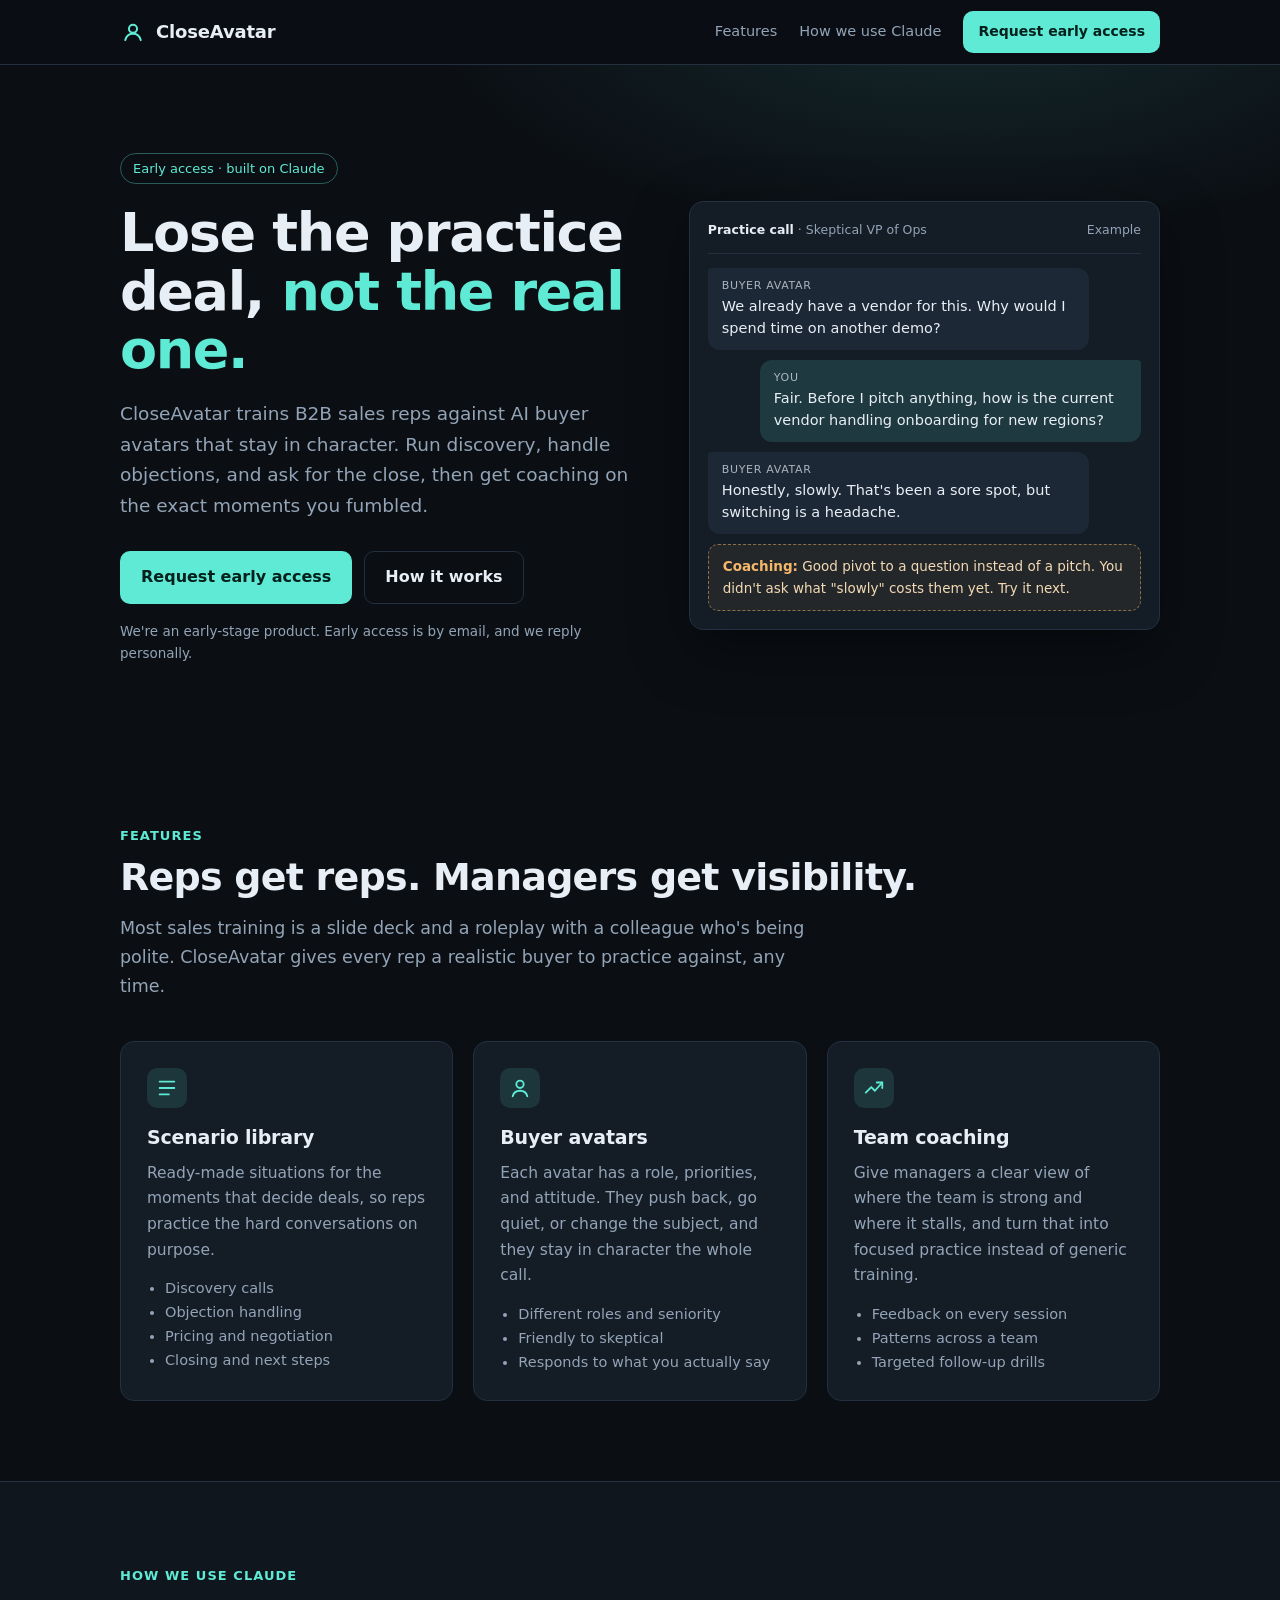
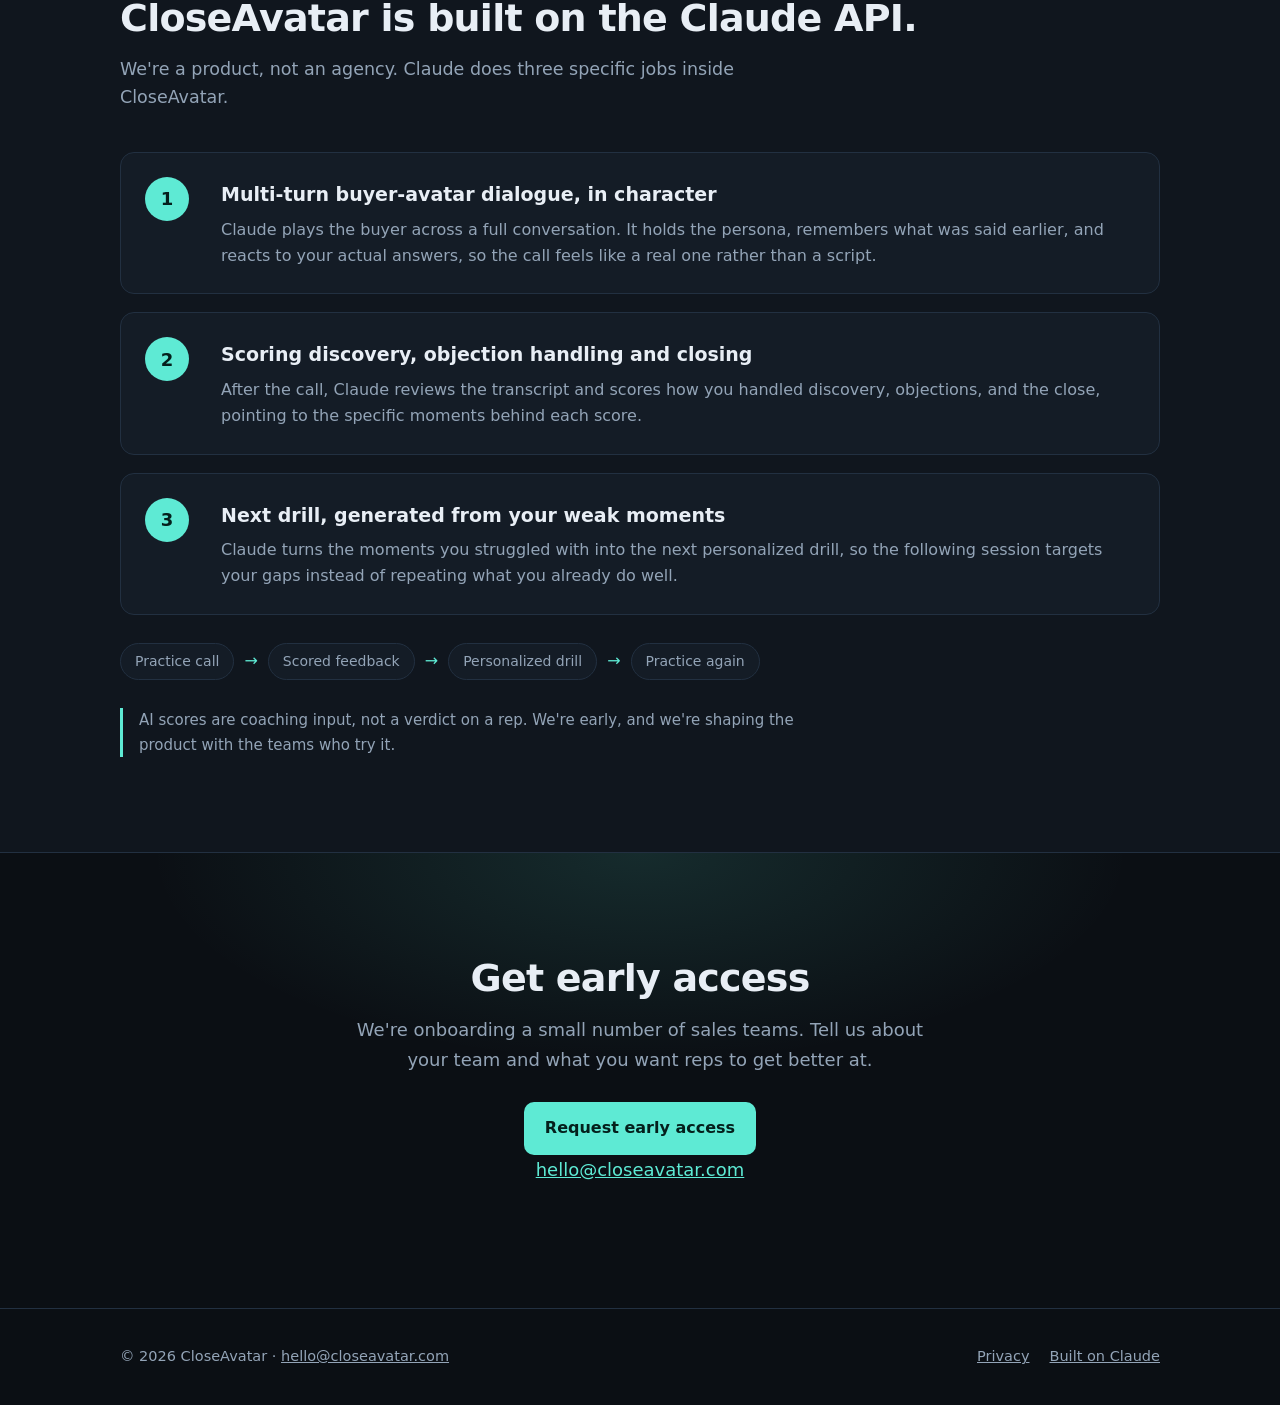
==== index.html @ 78d73f9f "Add CloseAvatar static marketing site Landing page, privacy page, styles, Pages workflow and deploy " ====
<!doctype html>
<html lang="en">
<head>
<meta charset="utf-8">
<meta name="viewport" content="width=device-width,initial-scale=1">
<title>CloseAvatar — Practice B2B sales calls with AI buyer avatars</title>
<meta name="description" content="CloseAvatar trains B2B sales reps with AI buyer avatars. Practice discovery, objections and closes, then get specific coaching. Built on the Claude API.">
<link rel="canonical" href="https://closeavatar.com/">
<meta name="theme-color" content="#0b0f14">
<link rel="icon" href="/favicon.svg" type="image/svg+xml">
<meta property="og:type" content="website">
<meta property="og:title" content="CloseAvatar — Practice B2B sales calls with AI buyer avatars">
<meta property="og:description" content="CloseAvatar trains B2B sales reps with AI buyer avatars. Practice discovery, objections and closes, then get specific coaching. Built on the Claude API.">
<meta property="og:url" content="https://closeavatar.com/">
<meta name="twitter:card" content="summary">
<link rel="stylesheet" href="/styles.css">
</head>
<body>
<a class="skip" href="#main">Skip to content</a>
<header class="nav"><div class="wrap">
  <a class="brand" href="/"><svg viewBox="0 0 32 32" aria-hidden="true"><circle cx="16" cy="12" r="5" fill="none" stroke="#5eead4" stroke-width="2.5"/><path d="M6.5 26c1-5 5-8 9.5-8s8.5 3 9.5 8" fill="none" stroke="#5eead4" stroke-width="2.5" stroke-linecap="round"/></svg>CloseAvatar</a>
  <nav aria-label="Primary">
    <a class="hide-sm" href="/#features">Features</a>
    <a class="hide-sm" href="/#claude">How we use Claude</a>
    <a class="btn sm" href="mailto:hello@closeavatar.com?subject=Early%20access%20request">Request early access</a>
  </nav>
</div></header>

<main id="main">
<section class="hero"><div class="wrap">
  <div>
    <span class="eyebrow">Early access &middot; built on Claude</span>
    <h1>Lose the practice deal, <em>not the real one.</em></h1>
    <p class="lede">CloseAvatar trains B2B sales reps against AI buyer avatars that stay in character. Run discovery, handle objections, and ask for the close, then get coaching on the exact moments you fumbled.</p>
    <div class="cta-row">
      <a class="btn" href="mailto:hello@closeavatar.com?subject=Early%20access%20request">Request early access</a>
      <a class="btn ghost" href="#claude">How it works</a>
    </div>
    <p class="fine">We're an early-stage product. Early access is by email, and we reply personally.</p>
  </div>
  <aside class="chat" aria-label="Illustrative example of a practice call">
    <div class="chat-head"><span><b>Practice call</b> &middot; Skeptical VP of Ops</span><span>Example</span></div>
    <p class="msg buyer"><small>Buyer avatar</small>We already have a vendor for this. Why would I spend time on another demo?</p>
    <p class="msg rep"><small>You</small>Fair. Before I pitch anything, how is the current vendor handling onboarding for new regions?</p>
    <p class="msg buyer"><small>Buyer avatar</small>Honestly, slowly. That's been a sore spot, but switching is a headache.</p>
    <div class="coach"><b>Coaching:</b> Good pivot to a question instead of a pitch. You didn't ask what "slowly" costs them yet. Try it next.</div>
  </aside>
</div></section>

<section id="features"><div class="wrap">
  <span class="kicker">Features</span>
  <h2>Reps get reps. Managers get visibility.</h2>
  <p class="sub">Most sales training is a slide deck and a roleplay with a colleague who's being polite. CloseAvatar gives every rep a realistic buyer to practice against, any time.</p>
  <div class="grid3">
    <article class="card"><div class="ico"><svg viewBox="0 0 24 24" fill="none" stroke="currentColor" stroke-width="2" stroke-linecap="round" stroke-linejoin="round" aria-hidden="true"><path d="M4 5h16M4 12h16M4 19h10"/></svg></div>
      <h3>Scenario library</h3>
      <p>Ready-made situations for the moments that decide deals, so reps practice the hard conversations on purpose.</p>
      <ul><li>Discovery calls</li><li>Objection handling</li><li>Pricing and negotiation</li><li>Closing and next steps</li></ul></article>
    <article class="card"><div class="ico"><svg viewBox="0 0 24 24" fill="none" stroke="currentColor" stroke-width="2" stroke-linecap="round" stroke-linejoin="round" aria-hidden="true"><circle cx="12" cy="8" r="4"/><path d="M4 21c1-4 4-6 8-6s7 2 8 6"/></svg></div>
      <h3>Buyer avatars</h3>
      <p>Each avatar has a role, priorities, and attitude. They push back, go quiet, or change the subject, and they stay in character the whole call.</p>
      <ul><li>Different roles and seniority</li><li>Friendly to skeptical</li><li>Responds to what you actually say</li></ul></article>
    <article class="card"><div class="ico"><svg viewBox="0 0 24 24" fill="none" stroke="currentColor" stroke-width="2" stroke-linecap="round" stroke-linejoin="round" aria-hidden="true"><path d="M3 17l6-6 4 4 8-9"/><path d="M15 6h6v6"/></svg></div>
      <h3>Team coaching</h3>
      <p>Give managers a clear view of where the team is strong and where it stalls, and turn that into focused practice instead of generic training.</p>
      <ul><li>Feedback on every session</li><li>Patterns across a team</li><li>Targeted follow-up drills</li></ul></article>
  </div>
</div></section>

<section id="claude" class="alt"><div class="wrap">
  <span class="kicker">How we use Claude</span>
  <h2>CloseAvatar is built on the Claude API.</h2>
  <p class="sub">We're a product, not an agency. Claude does three specific jobs inside CloseAvatar.</p>
  <div class="steps">
    <div class="step"><div><h3>Multi-turn buyer-avatar dialogue, in character</h3>
      <p>Claude plays the buyer across a full conversation. It holds the persona, remembers what was said earlier, and reacts to your actual answers, so the call feels like a real one rather than a script.</p></div></div>
    <div class="step"><div><h3>Scoring discovery, objection handling and closing</h3>
      <p>After the call, Claude reviews the transcript and scores how you handled discovery, objections, and the close, pointing to the specific moments behind each score.</p></div></div>
    <div class="step"><div><h3>Next drill, generated from your weak moments</h3>
      <p>Claude turns the moments you struggled with into the next personalized drill, so the following session targets your gaps instead of repeating what you already do well.</p></div></div>
  </div>
  <div class="loop" aria-label="Practice loop"><span class="pill">Practice call</span><span class="arrow">&rarr;</span><span class="pill">Scored feedback</span><span class="arrow">&rarr;</span><span class="pill">Personalized drill</span><span class="arrow">&rarr;</span><span class="pill">Practice again</span></div>
  <p class="note">AI scores are coaching input, not a verdict on a rep. We're early, and we're shaping the product with the teams who try it.</p>
</div></section>

<section class="cta"><div class="wrap">
  <h2>Get early access</h2>
  <p>We're onboarding a small number of sales teams. Tell us about your team and what you want reps to get better at.</p>
  <a class="btn" href="mailto:hello@closeavatar.com?subject=Early%20access%20request">Request early access</a>
  <p class="fine"><a href="mailto:hello@closeavatar.com">hello@closeavatar.com</a></p>
</div></section>
</main>
<footer><div class="wrap">
  <div>&copy; 2026 CloseAvatar &middot; <a href="mailto:hello@closeavatar.com">hello@closeavatar.com</a></div>
  <div class="links"><a href="/privacy.html">Privacy</a><a href="/#claude">Built on Claude</a></div>
</div></footer>
</body>
</html>
---- styles.css ----
:root{
  --bg:#0b0f14; --bg2:#10161e; --card:#141c26; --line:#223041;
  --text:#e8eef5; --muted:#93a4b7; --accent:#5eead4; --accent2:#f5b86b; --warn:#fb7185;
  --radius:14px; --max:1080px;
}
*{box-sizing:border-box}
html{scroll-behavior:smooth}
body{margin:0;background:var(--bg);color:var(--text);font:16px/1.65 system-ui,-apple-system,"Segoe UI",Roboto,Helvetica,Arial,sans-serif;-webkit-font-smoothing:antialiased}
a{color:var(--accent)}
.wrap{max-width:var(--max);margin:0 auto;padding:0 20px}
.skip{position:absolute;left:-999px}.skip:focus{left:12px;top:12px;background:#fff;color:#000;padding:8px 12px;z-index:99;border-radius:6px}

header.nav{position:sticky;top:0;z-index:10;background:rgba(11,15,20,.85);backdrop-filter:blur(10px);border-bottom:1px solid var(--line)}
.nav .wrap{display:flex;align-items:center;justify-content:space-between;height:64px;gap:16px}
.brand{display:flex;align-items:center;gap:10px;font-weight:700;letter-spacing:-.01em;color:var(--text);text-decoration:none;font-size:18px}
.brand svg{width:26px;height:26px}
.nav nav{display:flex;align-items:center;gap:22px}
.nav nav a{color:var(--muted);text-decoration:none;font-size:14.5px}
.nav nav a:hover{color:var(--text)}
.nav nav a.btn,.nav nav a.btn:hover{color:#04201c}

.btn{display:inline-block;background:var(--accent);color:#04201c;font-weight:600;padding:12px 20px;border-radius:10px;text-decoration:none;border:1px solid transparent;transition:transform .12s,filter .12s}
.btn:hover{filter:brightness(1.08);transform:translateY(-1px)}
.btn.ghost{background:transparent;color:var(--text);border-color:var(--line)}
.btn.ghost:hover{border-color:var(--muted)}
.btn.sm{padding:8px 14px;font-size:14px}

.hero{padding:88px 0 64px;background:radial-gradient(900px 400px at 75% -10%,rgba(94,234,212,.12),transparent 60%)}
.hero .wrap{display:grid;grid-template-columns:1.05fr .95fr;gap:48px;align-items:center}
.eyebrow{display:inline-block;font-size:13px;color:var(--accent);border:1px solid rgba(94,234,212,.35);padding:4px 12px;border-radius:99px;margin-bottom:20px}
h1{font-size:clamp(34px,5.2vw,54px);line-height:1.08;letter-spacing:-.025em;margin:0 0 20px}
h1 em{font-style:normal;color:var(--accent)}
.lede{font-size:18.5px;color:var(--muted);max-width:34em;margin:0 0 30px}
.cta-row{display:flex;gap:12px;flex-wrap:wrap}
.fine{font-size:13.5px;color:var(--muted);margin-top:16px}

.chat{background:var(--card);border:1px solid var(--line);border-radius:var(--radius);padding:18px;box-shadow:0 20px 60px rgba(0,0,0,.45)}
.chat-head{display:flex;justify-content:space-between;align-items:center;font-size:12.5px;color:var(--muted);padding-bottom:12px;border-bottom:1px solid var(--line);margin-bottom:14px}
.chat-head b{color:var(--text)}
.msg{max-width:88%;padding:10px 14px;border-radius:12px;font-size:14.5px;line-height:1.5;margin:0 0 10px}
.msg small{display:block;font-size:11px;letter-spacing:.06em;text-transform:uppercase;opacity:.7;margin-bottom:2px}
.msg.buyer{background:#1c2836;border-top-left-radius:4px}
.msg.rep{background:rgba(94,234,212,.14);margin-left:auto;border-top-right-radius:4px}
.coach{border:1px dashed rgba(245,184,107,.5);background:rgba(245,184,107,.07);border-radius:10px;padding:10px 14px;font-size:13.5px;color:#f3d9b4;margin-top:6px}
.coach b{color:var(--accent2)}

section{padding:80px 0}
section.alt{background:var(--bg2);border-top:1px solid var(--line);border-bottom:1px solid var(--line)}
.kicker{color:var(--accent);font-size:13px;font-weight:600;letter-spacing:.08em;text-transform:uppercase}
h2{font-size:clamp(28px,3.6vw,38px);line-height:1.15;letter-spacing:-.02em;margin:8px 0 14px}
.sub{color:var(--muted);max-width:40em;margin:0 0 40px;font-size:17.5px}
.grid3{display:grid;grid-template-columns:repeat(3,1fr);gap:20px}
.card{background:var(--card);border:1px solid var(--line);border-radius:var(--radius);padding:26px}
.card h3{margin:14px 0 8px;font-size:19px;letter-spacing:-.01em}
.card p{margin:0;color:var(--muted);font-size:15.5px}
.card ul{margin:14px 0 0;padding-left:18px;color:var(--muted);font-size:14.5px}
.ico{width:40px;height:40px;border-radius:10px;background:rgba(94,234,212,.12);display:grid;place-items:center;color:var(--accent)}
.ico svg{width:22px;height:22px}

.steps{display:grid;gap:18px;counter-reset:s}
.step{display:grid;grid-template-columns:56px 1fr;gap:20px;background:var(--card);border:1px solid var(--line);border-radius:var(--radius);padding:24px}
.step::before{counter-increment:s;content:counter(s);width:44px;height:44px;border-radius:50%;background:var(--accent);color:#04201c;font-weight:700;display:grid;place-items:center;font-size:18px}
.step h3{margin:2px 0 6px;font-size:19px}
.step p{margin:0;color:var(--muted)}
.note{margin-top:28px;color:var(--muted);font-size:15px;border-left:3px solid var(--accent);padding-left:16px;max-width:46em}

.loop{display:flex;flex-wrap:wrap;gap:10px;align-items:center;margin-top:28px}
.pill{border:1px solid var(--line);background:var(--card);padding:6px 14px;border-radius:99px;font-size:14px;color:var(--muted)}
.arrow{color:var(--accent)}

.cta{text-align:center;padding:96px 0;background:radial-gradient(700px 300px at 50% 0,rgba(94,234,212,.13),transparent 70%)}
.cta p{color:var(--muted);max-width:34em;margin:0 auto 28px;font-size:18px}

footer{border-top:1px solid var(--line);padding:36px 0;color:var(--muted);font-size:14.5px}
footer .wrap{display:flex;justify-content:space-between;gap:20px;flex-wrap:wrap}
footer a{color:var(--muted)}footer a:hover{color:var(--text)}
footer .links{display:flex;gap:20px}

.doc{padding:64px 0 90px;max-width:720px}
.doc h1{font-size:38px}
.doc h2{font-size:22px;margin-top:36px}
.doc p,.doc li{color:#c3cfdc}

@media (max-width:860px){
  .hero .wrap{grid-template-columns:1fr}
  .grid3{grid-template-columns:1fr}
  .nav nav a.hide-sm{display:none}
  section{padding:60px 0}.hero{padding:56px 0 40px}
  .step{grid-template-columns:1fr}
}
@media (prefers-reduced-motion:reduce){html{scroll-behavior:auto}.btn{transition:none}}
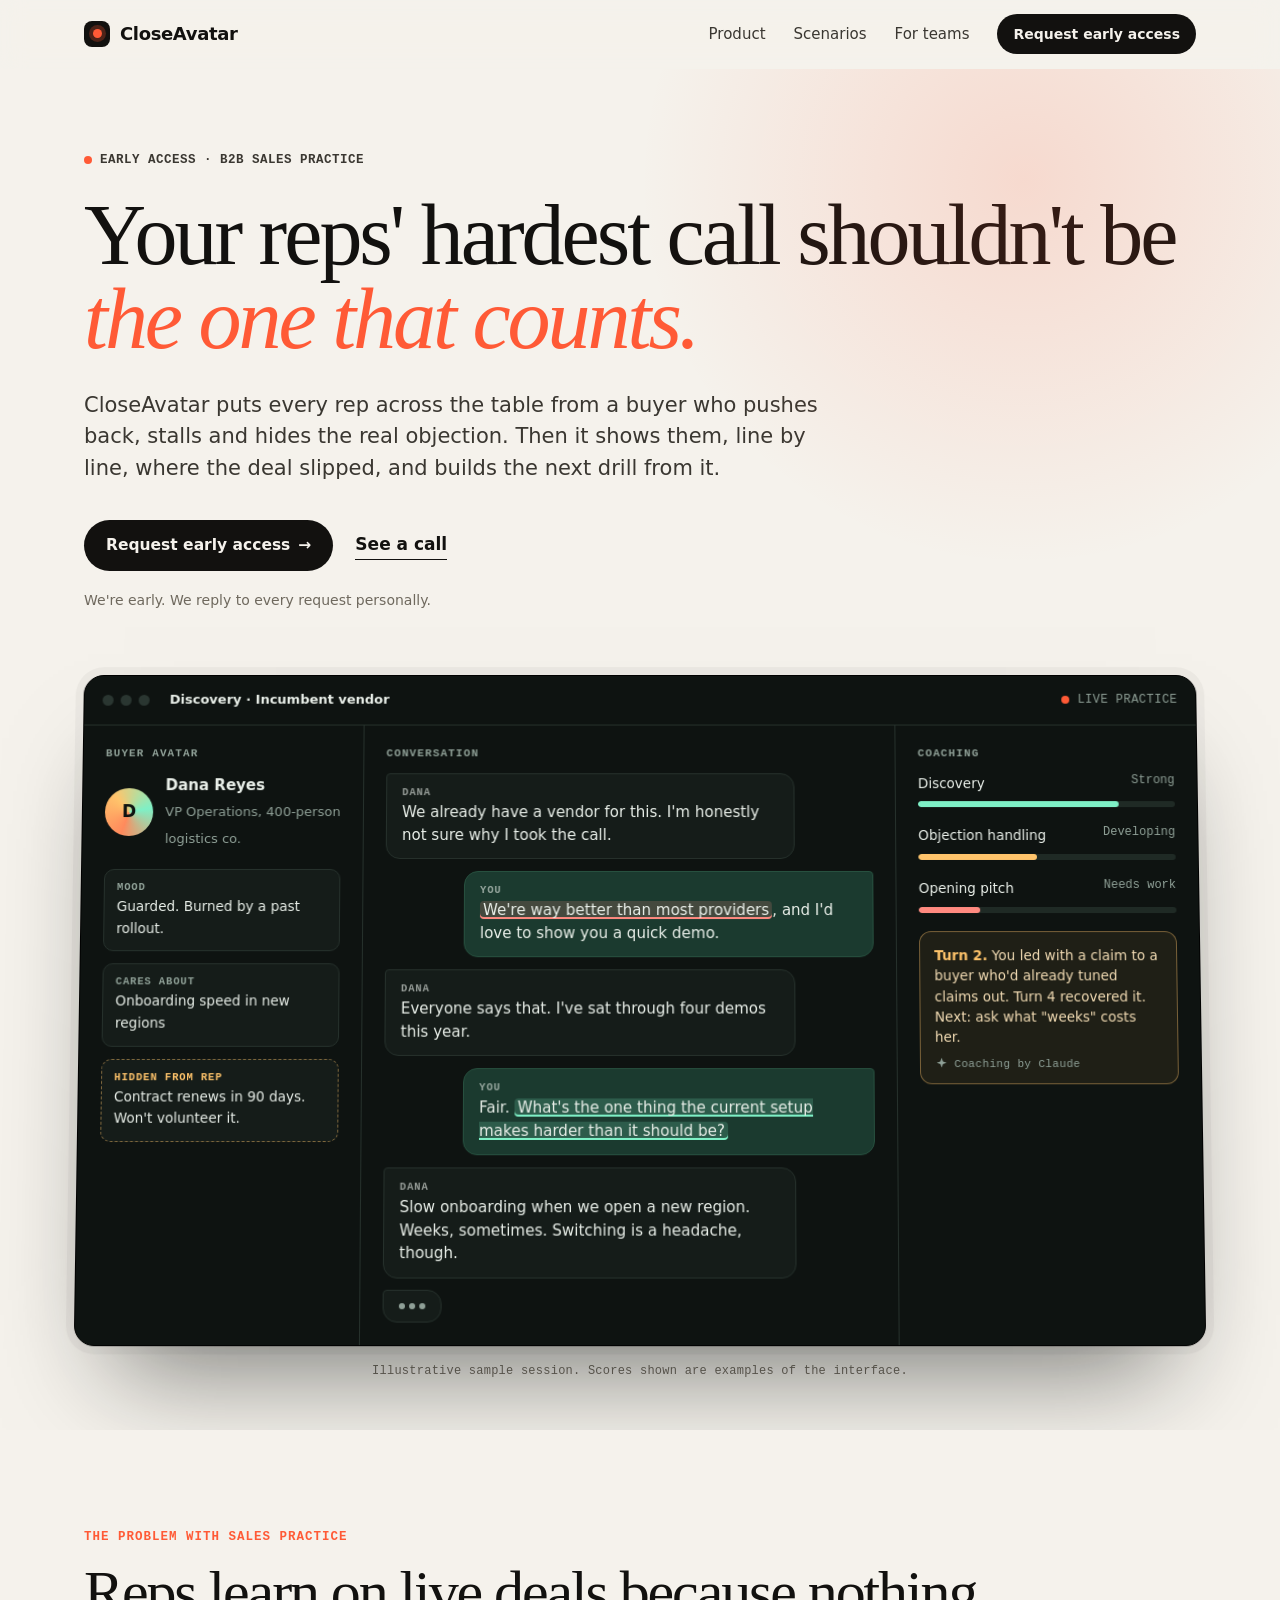
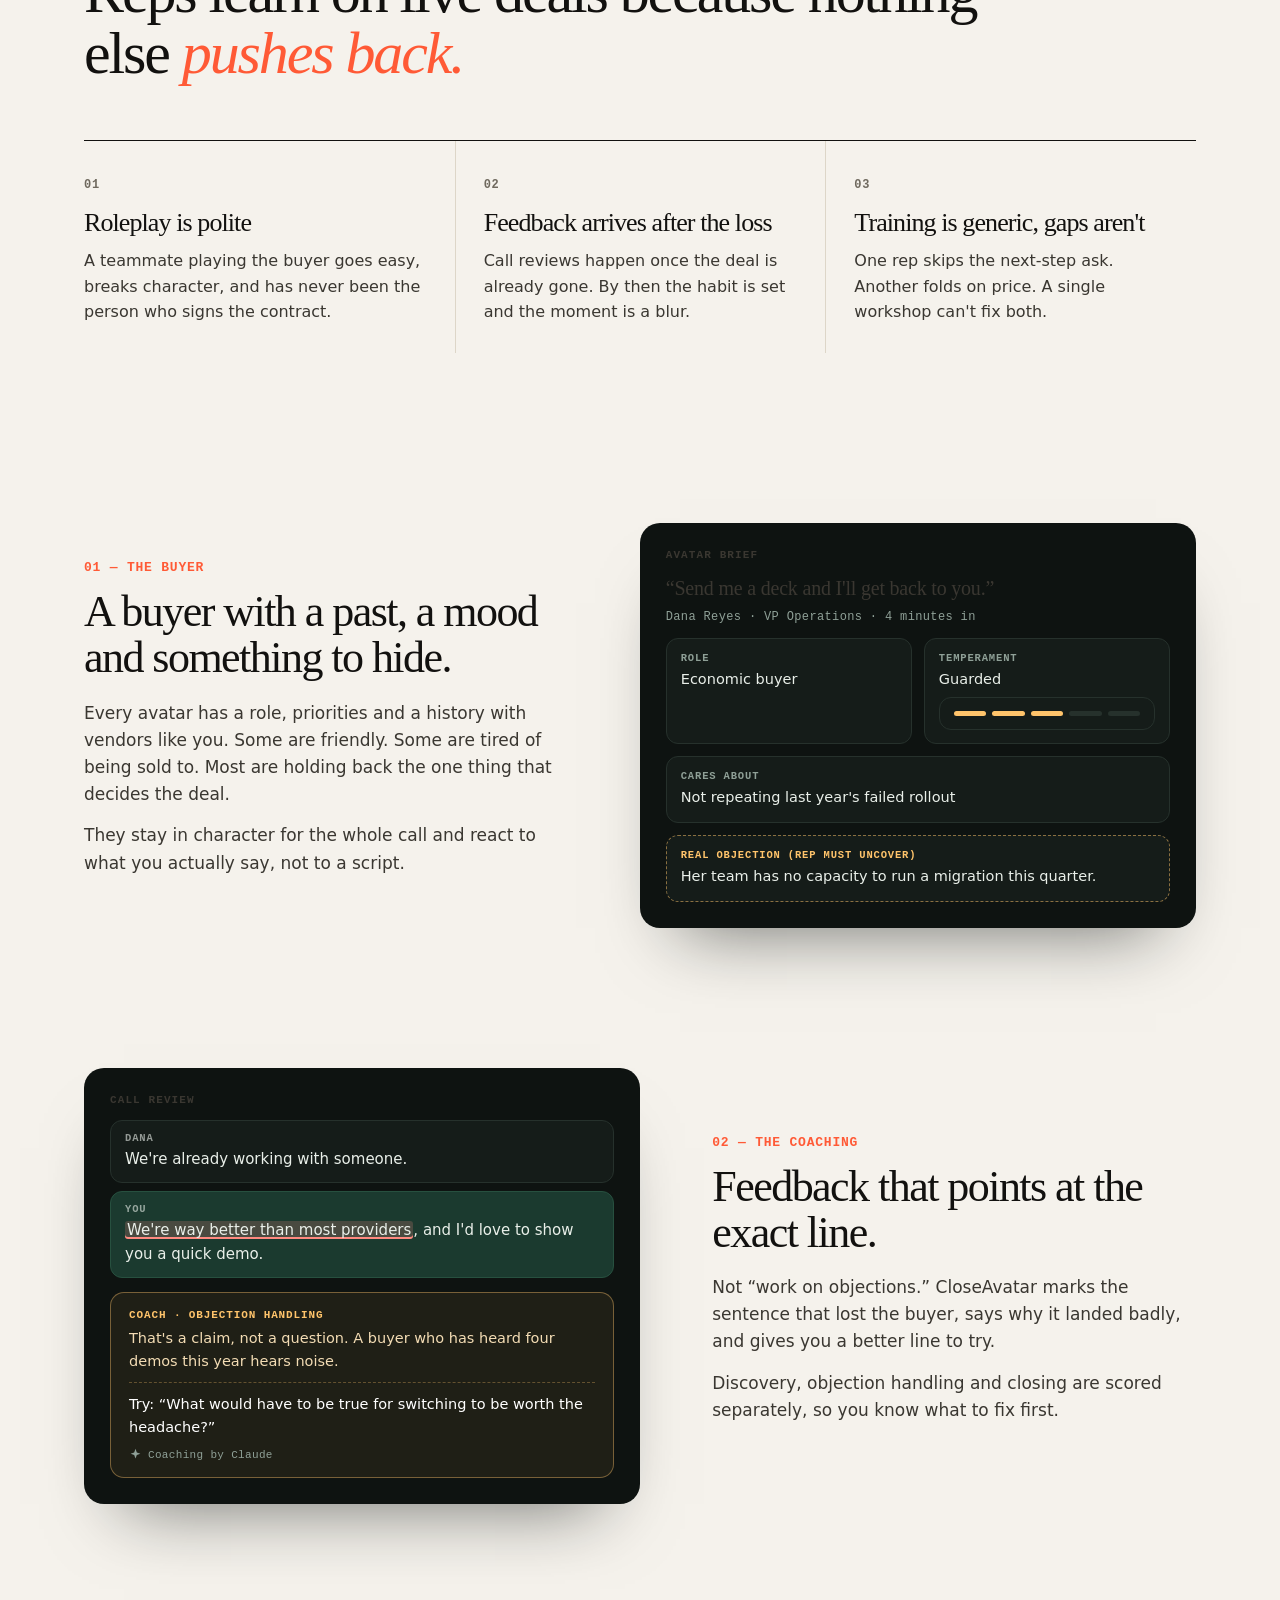
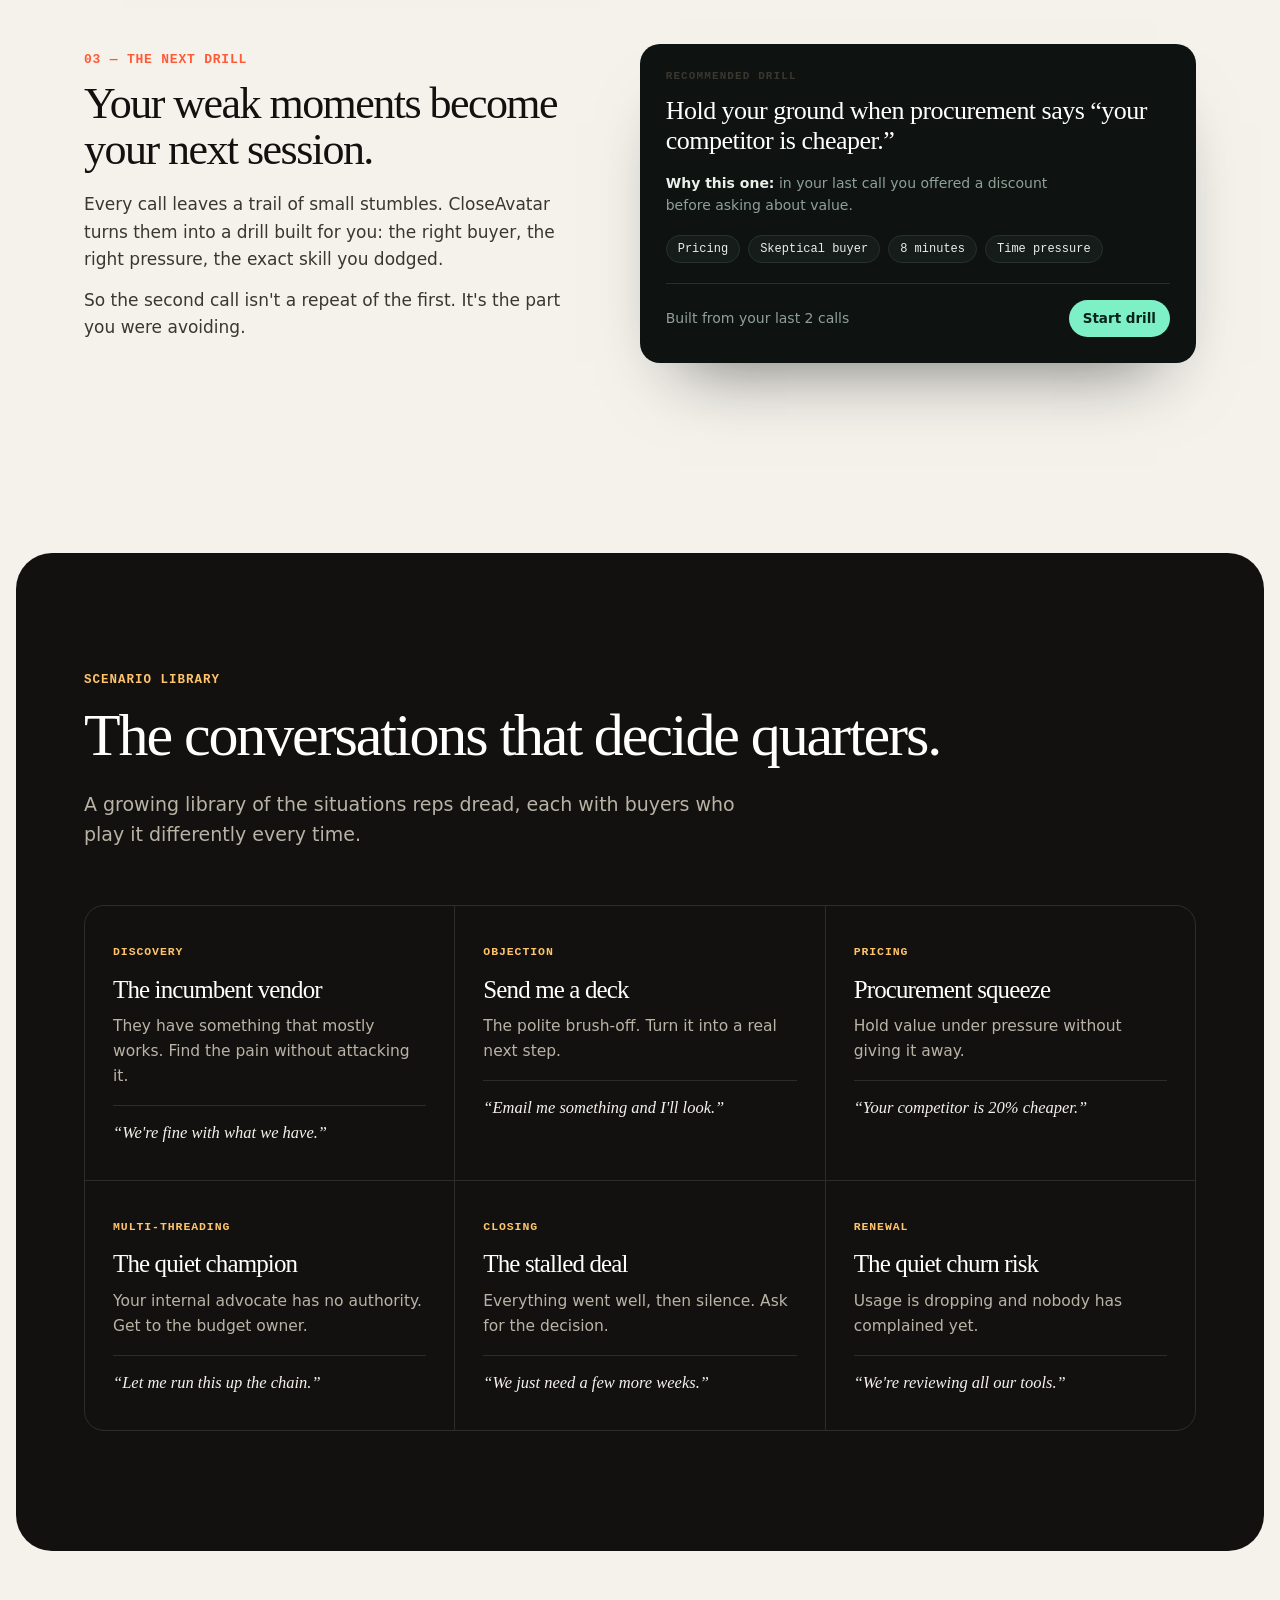
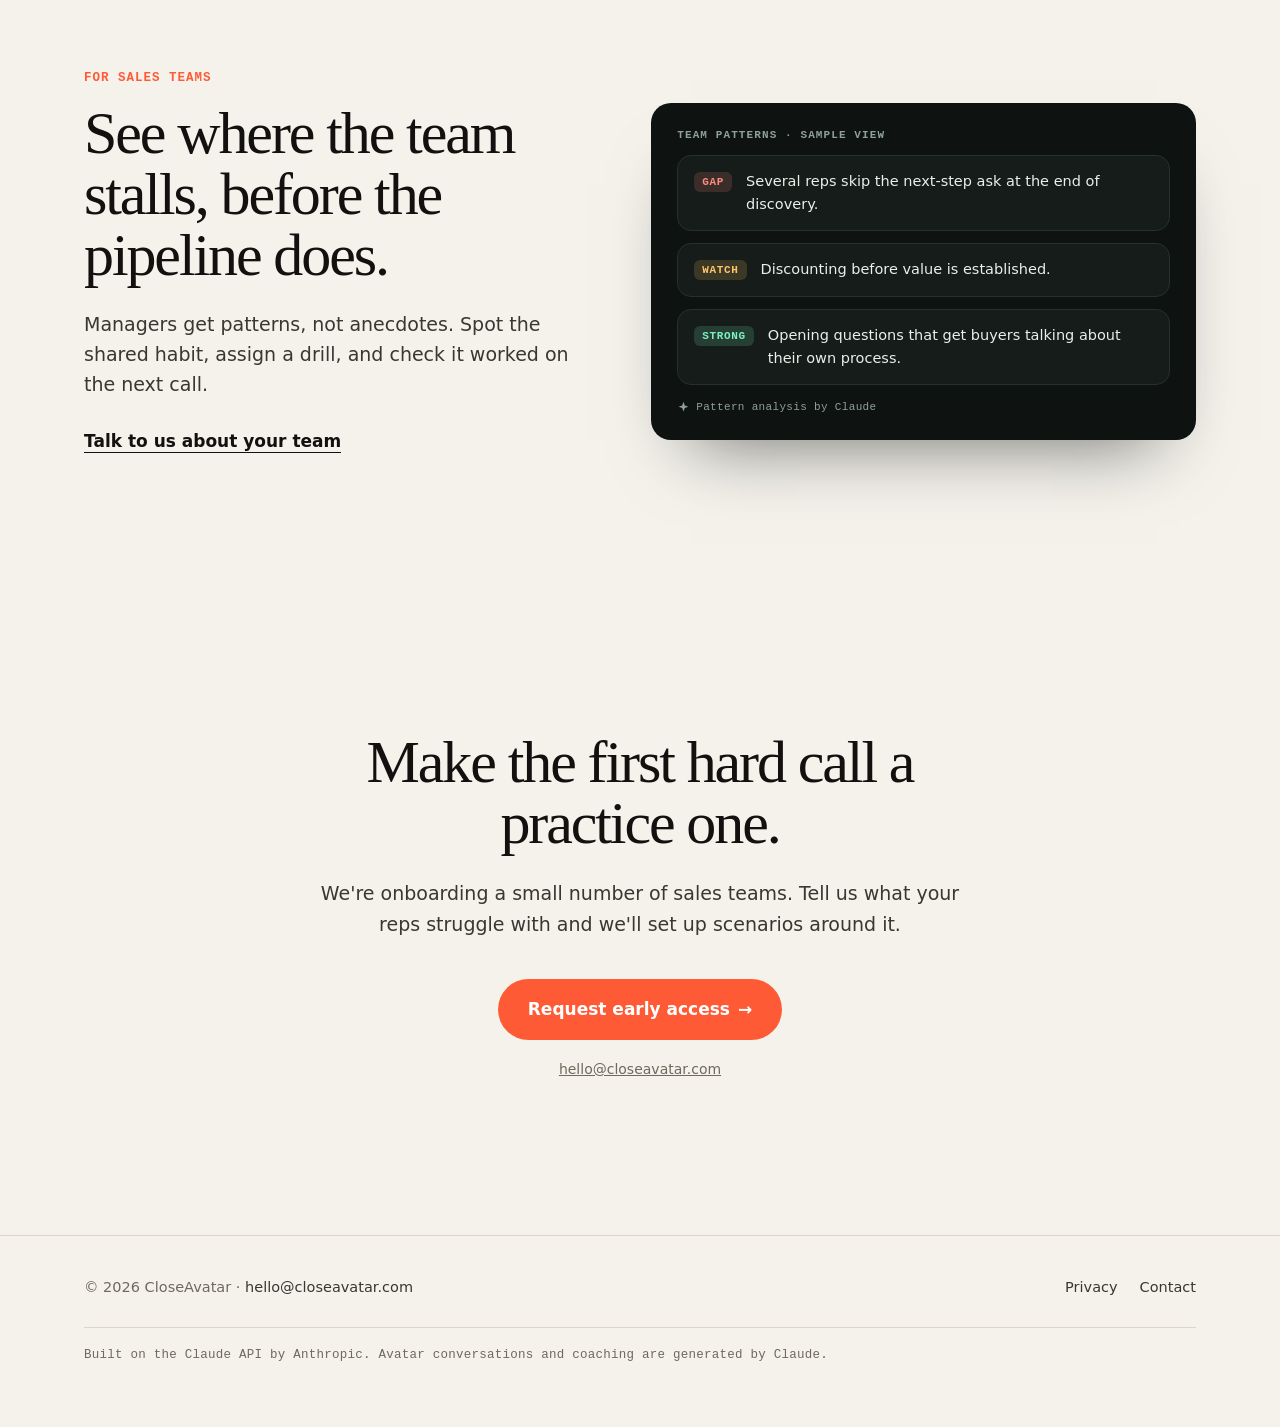
==== commit 535850a4: "Redesign landing page as premium B2B SaaS product page Sample-conversation product UI, pain/moment s" ====
--- a/index.html
+++ b/index.html
@@ -3,14 +3,14 @@
 <head>
 <meta charset="utf-8">
 <meta name="viewport" content="width=device-width,initial-scale=1">
-<title>CloseAvatar — Practice B2B sales calls with AI buyer avatars</title>
-<meta name="description" content="CloseAvatar trains B2B sales reps with AI buyer avatars. Practice discovery, objections and closes, then get specific coaching. Built on the Claude API.">
+<title>CloseAvatar — Rehearse the sales call before it counts</title>
+<meta name="description" content="CloseAvatar lets B2B sales reps practice discovery, objections and closes against AI buyer avatars, then coaches them on the exact lines that cost the deal. Built on Claude.">
 <link rel="canonical" href="https://closeavatar.com/">
-<meta name="theme-color" content="#0b0f14">
+<meta name="theme-color" content="#f5f2ec">
 <link rel="icon" href="/favicon.svg" type="image/svg+xml">
 <meta property="og:type" content="website">
-<meta property="og:title" content="CloseAvatar — Practice B2B sales calls with AI buyer avatars">
-<meta property="og:description" content="CloseAvatar trains B2B sales reps with AI buyer avatars. Practice discovery, objections and closes, then get specific coaching. Built on the Claude API.">
+<meta property="og:title" content="CloseAvatar — Rehearse the sales call before it counts">
+<meta property="og:description" content="CloseAvatar lets B2B sales reps practice discovery, objections and closes against AI buyer avatars, then coaches them on the exact lines that cost the deal. Built on Claude.">
 <meta property="og:url" content="https://closeavatar.com/">
 <meta name="twitter:card" content="summary">
 <link rel="stylesheet" href="/styles.css">
@@ -18,81 +18,153 @@
 <body>
 <a class="skip" href="#main">Skip to content</a>
 <header class="nav"><div class="wrap">
-  <a class="brand" href="/"><svg viewBox="0 0 32 32" aria-hidden="true"><circle cx="16" cy="12" r="5" fill="none" stroke="#5eead4" stroke-width="2.5"/><path d="M6.5 26c1-5 5-8 9.5-8s8.5 3 9.5 8" fill="none" stroke="#5eead4" stroke-width="2.5" stroke-linecap="round"/></svg>CloseAvatar</a>
+  <a class="brand" href="/"><span class="mark"><i></i></span>CloseAvatar</a>
   <nav aria-label="Primary">
-    <a class="hide-sm" href="/#features">Features</a>
-    <a class="hide-sm" href="/#claude">How we use Claude</a>
+    <a href="/#product">Product</a>
+    <a href="/#scenarios">Scenarios</a>
+    <a href="/#teams">For teams</a>
     <a class="btn sm" href="mailto:hello@closeavatar.com?subject=Early%20access%20request">Request early access</a>
   </nav>
 </div></header>
 
 <main id="main">
 <section class="hero"><div class="wrap">
-  <div>
-    <span class="eyebrow">Early access &middot; built on Claude</span>
-    <h1>Lose the practice deal, <em>not the real one.</em></h1>
-    <p class="lede">CloseAvatar trains B2B sales reps against AI buyer avatars that stay in character. Run discovery, handle objections, and ask for the close, then get coaching on the exact moments you fumbled.</p>
-    <div class="cta-row">
-      <a class="btn" href="mailto:hello@closeavatar.com?subject=Early%20access%20request">Request early access</a>
-      <a class="btn ghost" href="#claude">How it works</a>
+  <div class="tag">Early access &middot; B2B sales practice</div>
+  <h1>Your reps' hardest call shouldn't be <em>the one that counts.</em></h1>
+  <p class="lede">CloseAvatar puts every rep across the table from a buyer who pushes back, stalls and hides the real objection. Then it shows them, line by line, where the deal slipped, and builds the next drill from it.</p>
+  <div class="cta-row"><a class="btn" href="mailto:hello@closeavatar.com?subject=Early%20access%20request">Request early access <span class="arr">&rarr;</span></a><a class="link" href="#product">See a call</a></div>
+  <p class="small">We're early. We reply to every request personally.</p>
+
+  <div class="stage"><div class="win" role="img" aria-label="Sample practice call: a skeptical buyer avatar, the rep's replies, live scoring and a coaching note">
+    <div class="bar"><div class="dots"><i></i><i></i><i></i></div><span class="title">Discovery &middot; Incumbent vendor</span><span class="rec"><b></b>LIVE PRACTICE</span></div>
+    <div class="body">
+      <div class="col">
+        <p class="lab">Buyer avatar</p>
+        <div class="avatar"><div class="face">D</div><div><b>Dana Reyes</b><span>VP Operations, 400-person logistics co.</span></div></div>
+        <div class="kv">
+          <div><em>Mood</em>Guarded. Burned by a past rollout.</div>
+          <div><em>Cares about</em>Onboarding speed in new regions</div>
+          <div class="hid"><em>Hidden from rep</em>Contract renews in 90 days. Won't volunteer it.</div>
+        </div>
+      </div>
+      <div class="col">
+        <p class="lab">Conversation</p>
+        <div class="convo">
+          <div class="m b"><small>Dana</small>We already have a vendor for this. I'm honestly not sure why I took the call.</div>
+          <div class="m r"><small>You</small><span class="bad">We're way better than most providers</span>, and I'd love to show you a quick demo.</div>
+          <div class="m b"><small>Dana</small>Everyone says that. I've sat through four demos this year.</div>
+          <div class="m r"><small>You</small>Fair. <span class="hl">What's the one thing the current setup makes harder than it should be?</span></div>
+          <div class="m b"><small>Dana</small>Slow onboarding when we open a new region. Weeks, sometimes. Switching is a headache, though.</div>
+          <div class="typing" aria-hidden="true"><i></i><i></i><i></i></div>
+        </div>
+      </div>
+      <div class="col">
+        <p class="lab">Coaching</p>
+        <div class="sig t1"><p>Discovery <span>Strong</span></p><div class="track"><i></i></div></div>
+        <div class="sig t2"><p>Objection handling <span>Developing</span></p><div class="track"><i></i></div></div>
+        <div class="sig t3"><p>Opening pitch <span>Needs work</span></p><div class="track"><i></i></div></div>
+        <div class="coachnote"><b>Turn 2.</b> You led with a claim to a buyer who'd already tuned claims out. Turn 4 recovered it. Next: ask what "weeks" costs her.
+          <div class="pb"><svg viewBox="0 0 16 16" fill="currentColor" aria-hidden="true"><path d="M8 1l1.6 4.4L14 7l-4.4 1.6L8 13l-1.6-4.4L2 7l4.4-1.6z"/></svg> Coaching by Claude</div></div>
+      </div>
     </div>
-    <p class="fine">We're an early-stage product. Early access is by email, and we reply personally.</p>
   </div>
-  <aside class="chat" aria-label="Illustrative example of a practice call">
-    <div class="chat-head"><span><b>Practice call</b> &middot; Skeptical VP of Ops</span><span>Example</span></div>
-    <p class="msg buyer"><small>Buyer avatar</small>We already have a vendor for this. Why would I spend time on another demo?</p>
-    <p class="msg rep"><small>You</small>Fair. Before I pitch anything, how is the current vendor handling onboarding for new regions?</p>
-    <p class="msg buyer"><small>Buyer avatar</small>Honestly, slowly. That's been a sore spot, but switching is a headache.</p>
-    <div class="coach"><b>Coaching:</b> Good pivot to a question instead of a pitch. You didn't ask what "slowly" costs them yet. Try it next.</div>
-  </aside>
+  <p class="foot-note">Illustrative sample session. Scores shown are examples of the interface.</p></div>
 </div></section>
 
-<section id="features"><div class="wrap">
-  <span class="kicker">Features</span>
-  <h2>Reps get reps. Managers get visibility.</h2>
-  <p class="sub">Most sales training is a slide deck and a roleplay with a colleague who's being polite. CloseAvatar gives every rep a realistic buyer to practice against, any time.</p>
-  <div class="grid3">
-    <article class="card"><div class="ico"><svg viewBox="0 0 24 24" fill="none" stroke="currentColor" stroke-width="2" stroke-linecap="round" stroke-linejoin="round" aria-hidden="true"><path d="M4 5h16M4 12h16M4 19h10"/></svg></div>
-      <h3>Scenario library</h3>
-      <p>Ready-made situations for the moments that decide deals, so reps practice the hard conversations on purpose.</p>
-      <ul><li>Discovery calls</li><li>Objection handling</li><li>Pricing and negotiation</li><li>Closing and next steps</li></ul></article>
-    <article class="card"><div class="ico"><svg viewBox="0 0 24 24" fill="none" stroke="currentColor" stroke-width="2" stroke-linecap="round" stroke-linejoin="round" aria-hidden="true"><circle cx="12" cy="8" r="4"/><path d="M4 21c1-4 4-6 8-6s7 2 8 6"/></svg></div>
-      <h3>Buyer avatars</h3>
-      <p>Each avatar has a role, priorities, and attitude. They push back, go quiet, or change the subject, and they stay in character the whole call.</p>
-      <ul><li>Different roles and seniority</li><li>Friendly to skeptical</li><li>Responds to what you actually say</li></ul></article>
-    <article class="card"><div class="ico"><svg viewBox="0 0 24 24" fill="none" stroke="currentColor" stroke-width="2" stroke-linecap="round" stroke-linejoin="round" aria-hidden="true"><path d="M3 17l6-6 4 4 8-9"/><path d="M15 6h6v6"/></svg></div>
-      <h3>Team coaching</h3>
-      <p>Give managers a clear view of where the team is strong and where it stalls, and turn that into focused practice instead of generic training.</p>
-      <ul><li>Feedback on every session</li><li>Patterns across a team</li><li>Targeted follow-up drills</li></ul></article>
+<section class="pain"><div class="wrap">
+  <div class="eyebrow rv">The problem with sales practice</div>
+  <h2 class="rv">Reps learn on live deals because nothing else <em>pushes back.</em></h2>
+  <div class="pains">
+    <div class="rv"><b>01</b><h3>Roleplay is polite</h3><p>A teammate playing the buyer goes easy, breaks character, and has never been the person who signs the contract.</p></div>
+    <div class="rv"><b>02</b><h3>Feedback arrives after the loss</h3><p>Call reviews happen once the deal is already gone. By then the habit is set and the moment is a blur.</p></div>
+    <div class="rv"><b>03</b><h3>Training is generic, gaps aren't</h3><p>One rep skips the next-step ask. Another folds on price. A single workshop can't fix both.</p></div>
   </div>
 </div></section>
 
-<section id="claude" class="alt"><div class="wrap">
-  <span class="kicker">How we use Claude</span>
-  <h2>CloseAvatar is built on the Claude API.</h2>
-  <p class="sub">We're a product, not an agency. Claude does three specific jobs inside CloseAvatar.</p>
-  <div class="steps">
-    <div class="step"><div><h3>Multi-turn buyer-avatar dialogue, in character</h3>
-      <p>Claude plays the buyer across a full conversation. It holds the persona, remembers what was said earlier, and reacts to your actual answers, so the call feels like a real one rather than a script.</p></div></div>
-    <div class="step"><div><h3>Scoring discovery, objection handling and closing</h3>
-      <p>After the call, Claude reviews the transcript and scores how you handled discovery, objections, and the close, pointing to the specific moments behind each score.</p></div></div>
-    <div class="step"><div><h3>Next drill, generated from your weak moments</h3>
-      <p>Claude turns the moments you struggled with into the next personalized drill, so the following session targets your gaps instead of repeating what you already do well.</p></div></div>
+<section id="product" style="padding-top:60px"><div class="wrap">
+  <div class="moment">
+    <div class="txt rv"><div class="num">01 &mdash; THE BUYER</div><h3>A buyer with a past, a mood and something to hide.</h3>
+      <p>Every avatar has a role, priorities and a history with vendors like you. Some are friendly. Some are tired of being sold to. Most are holding back the one thing that decides the deal.</p>
+      <p>They stay in character for the whole call and react to what you actually say, not to a script.</p></div>
+    <div class="card rv">
+      <p class="lab">Avatar brief</p>
+      <p class="quote">&ldquo;Send me a deck and I'll get back to you.&rdquo;<span>Dana Reyes &middot; VP Operations &middot; 4 minutes in</span></p>
+      <div class="persona">
+        <div><em>Role</em>Economic buyer</div>
+        <div><em>Temperament</em>Guarded<div class="mood"><i class="on"></i><i class="on"></i><i class="on"></i><i></i><i></i></div></div>
+        <div class="full"><em>Cares about</em>Not repeating last year's failed rollout</div>
+        <div class="full hid"><em>Real objection (rep must uncover)</em>Her team has no capacity to run a migration this quarter.</div>
+      </div>
+    </div>
   </div>
-  <div class="loop" aria-label="Practice loop"><span class="pill">Practice call</span><span class="arrow">&rarr;</span><span class="pill">Scored feedback</span><span class="arrow">&rarr;</span><span class="pill">Personalized drill</span><span class="arrow">&rarr;</span><span class="pill">Practice again</span></div>
-  <p class="note">AI scores are coaching input, not a verdict on a rep. We're early, and we're shaping the product with the teams who try it.</p>
+
+  <div class="moment flip">
+    <div class="card annot rv">
+      <p class="lab">Call review</p>
+      <div class="line b"><small>Dana</small>We're already working with someone.</div>
+      <div class="line r"><small>You</small><span class="mk">We're way better than most providers</span>, and I'd love to show you a quick demo.</div>
+      <div class="fb"><b>Coach &middot; objection handling</b>That's a claim, not a question. A buyer who has heard four demos this year hears noise.
+        <div class="try">Try: &ldquo;What would have to be true for switching to be worth the headache?&rdquo;</div>
+        <div class="pb"><svg viewBox="0 0 16 16" fill="currentColor" aria-hidden="true"><path d="M8 1l1.6 4.4L14 7l-4.4 1.6L8 13l-1.6-4.4L2 7l4.4-1.6z"/></svg> Coaching by Claude</div></div>
+    </div>
+    <div class="txt rv"><div class="num">02 &mdash; THE COACHING</div><h3>Feedback that points at the exact line.</h3>
+      <p>Not &ldquo;work on objections.&rdquo; CloseAvatar marks the sentence that lost the buyer, says why it landed badly, and gives you a better line to try.</p>
+      <p>Discovery, objection handling and closing are scored separately, so you know what to fix first.</p></div>
+  </div>
+
+  <div class="moment">
+    <div class="txt rv"><div class="num">03 &mdash; THE NEXT DRILL</div><h3>Your weak moments become your next session.</h3>
+      <p>Every call leaves a trail of small stumbles. CloseAvatar turns them into a drill built for you: the right buyer, the right pressure, the exact skill you dodged.</p>
+      <p>So the second call isn't a repeat of the first. It's the part you were avoiding.</p></div>
+    <div class="card drill rv">
+      <p class="lab">Recommended drill</p>
+      <h4>Hold your ground when procurement says &ldquo;your competitor is cheaper.&rdquo;</h4>
+      <p class="why"><b>Why this one:</b> in your last call you offered a discount before asking about value.</p>
+      <div class="chips"><span>Pricing</span><span>Skeptical buyer</span><span>8 minutes</span><span>Time pressure</span></div>
+      <div class="go"><span>Built from your last 2 calls</span><b>Start drill</b></div>
+    </div>
+  </div>
 </div></section>
 
-<section class="cta"><div class="wrap">
-  <h2>Get early access</h2>
-  <p>We're onboarding a small number of sales teams. Tell us about your team and what you want reps to get better at.</p>
-  <a class="btn" href="mailto:hello@closeavatar.com?subject=Early%20access%20request">Request early access</a>
-  <p class="fine"><a href="mailto:hello@closeavatar.com">hello@closeavatar.com</a></p>
+<section id="scenarios" class="scen"><div class="wrap">
+  <div class="eyebrow">Scenario library</div>
+  <h2 style="color:#fff">The conversations that decide quarters.</h2>
+  <p class="sub">A growing library of the situations reps dread, each with buyers who play it differently every time.</p>
+  <div class="sgrid">
+    <a href="mailto:hello@closeavatar.com?subject=Early%20access%20request"><small>Discovery</small><h3>The incumbent vendor</h3><p>They have something that mostly works. Find the pain without attacking it.</p><div class="q">&ldquo;We're fine with what we have.&rdquo;</div></a>
+    <a href="mailto:hello@closeavatar.com?subject=Early%20access%20request"><small>Objection</small><h3>Send me a deck</h3><p>The polite brush-off. Turn it into a real next step.</p><div class="q">&ldquo;Email me something and I'll look.&rdquo;</div></a>
+    <a href="mailto:hello@closeavatar.com?subject=Early%20access%20request"><small>Pricing</small><h3>Procurement squeeze</h3><p>Hold value under pressure without giving it away.</p><div class="q">&ldquo;Your competitor is 20% cheaper.&rdquo;</div></a>
+    <a href="mailto:hello@closeavatar.com?subject=Early%20access%20request"><small>Multi-threading</small><h3>The quiet champion</h3><p>Your internal advocate has no authority. Get to the budget owner.</p><div class="q">&ldquo;Let me run this up the chain.&rdquo;</div></a>
+    <a href="mailto:hello@closeavatar.com?subject=Early%20access%20request"><small>Closing</small><h3>The stalled deal</h3><p>Everything went well, then silence. Ask for the decision.</p><div class="q">&ldquo;We just need a few more weeks.&rdquo;</div></a>
+    <a href="mailto:hello@closeavatar.com?subject=Early%20access%20request"><small>Renewal</small><h3>The quiet churn risk</h3><p>Usage is dropping and nobody has complained yet.</p><div class="q">&ldquo;We're reviewing all our tools.&rdquo;</div></a>
+  </div>
+</div></section>
+
+<section id="teams"><div class="wrap team">
+  <div class="rv"><div class="eyebrow">For sales teams</div><h2>See where the team stalls, before the pipeline does.</h2>
+    <p class="sub">Managers get patterns, not anecdotes. Spot the shared habit, assign a drill, and check it worked on the next call.</p>
+    <p style="margin-top:28px"><a class="link" href="mailto:hello@closeavatar.com?subject=Early%20access%20request">Talk to us about your team</a></p></div>
+  <div class="card rv"><p class="lab">Team patterns &middot; sample view</p>
+    <div class="pat">
+      <div class="a"><b>Gap</b><span>Several reps skip the next-step ask at the end of discovery.</span></div>
+      <div class="c"><b>Watch</b><span>Discounting before value is established.</span></div>
+      <div class="d"><b>Strong</b><span>Opening questions that get buyers talking about their own process.</span></div>
+    </div>
+    <div class="pb" style="margin-top:16px"><svg viewBox="0 0 16 16" fill="currentColor" aria-hidden="true"><path d="M8 1l1.6 4.4L14 7l-4.4 1.6L8 13l-1.6-4.4L2 7l4.4-1.6z"/></svg> Pattern analysis by Claude</div>
+  </div>
+</div></section>
+
+<section class="final"><div class="wrap">
+  <h2 class="rv">Make the first hard call a practice one.</h2>
+  <p class="sub rv">We're onboarding a small number of sales teams. Tell us what your reps struggle with and we'll set up scenarios around it.</p>
+  <a class="btn hot" href="mailto:hello@closeavatar.com?subject=Early%20access%20request">Request early access <span class="arr">&rarr;</span></a>
+  <p class="small"><a href="mailto:hello@closeavatar.com">hello@closeavatar.com</a></p>
 </div></section>
 </main>
 <footer><div class="wrap">
   <div>&copy; 2026 CloseAvatar &middot; <a href="mailto:hello@closeavatar.com">hello@closeavatar.com</a></div>
-  <div class="links"><a href="/privacy.html">Privacy</a><a href="/#claude">Built on Claude</a></div>
+  <div class="links"><a href="/privacy.html">Privacy</a><a href="mailto:hello@closeavatar.com">Contact</a></div>
+  <div class="tech">Built on the Claude API by Anthropic. Avatar conversations and coaching are generated by Claude.</div>
 </div></footer>
 </body>
 </html>
--- a/styles.css
+++ b/styles.css
@@ -1,91 +1,205 @@
 :root{
-  --bg:#0b0f14; --bg2:#10161e; --card:#141c26; --line:#223041;
-  --text:#e8eef5; --muted:#93a4b7; --accent:#5eead4; --accent2:#f5b86b; --warn:#fb7185;
-  --radius:14px; --max:1080px;
+  --paper:#f5f2ec; --paper2:#ece7dd; --ink:#12110f; --ink2:#3a3731; --muted:#6f695e; --line:#ddd6c8;
+  --hot:#ff5a36; --hot-d:#e2431f;
+  --night:#0e1311; --night2:#151c19; --nline:#26312c; --ntext:#e9efe9; --nmute:#8fa097; --mint:#7ef0c6; --amber:#ffc46b; --rose:#ff8a80;
+  --serif:ui-serif,"Iowan Old Style","Palatino Linotype",Palatino,Georgia,serif;
+  --sans:ui-sans-serif,system-ui,-apple-system,"Segoe UI",Roboto,Helvetica,Arial,sans-serif;
+  --mono:ui-monospace,SFMono-Regular,Menlo,Consolas,monospace;
+  --max:1160px;
 }
 *{box-sizing:border-box}
 html{scroll-behavior:smooth}
-body{margin:0;background:var(--bg);color:var(--text);font:16px/1.65 system-ui,-apple-system,"Segoe UI",Roboto,Helvetica,Arial,sans-serif;-webkit-font-smoothing:antialiased}
-a{color:var(--accent)}
-.wrap{max-width:var(--max);margin:0 auto;padding:0 20px}
-.skip{position:absolute;left:-999px}.skip:focus{left:12px;top:12px;background:#fff;color:#000;padding:8px 12px;z-index:99;border-radius:6px}
-
-header.nav{position:sticky;top:0;z-index:10;background:rgba(11,15,20,.85);backdrop-filter:blur(10px);border-bottom:1px solid var(--line)}
-.nav .wrap{display:flex;align-items:center;justify-content:space-between;height:64px;gap:16px}
-.brand{display:flex;align-items:center;gap:10px;font-weight:700;letter-spacing:-.01em;color:var(--text);text-decoration:none;font-size:18px}
-.brand svg{width:26px;height:26px}
-.nav nav{display:flex;align-items:center;gap:22px}
-.nav nav a{color:var(--muted);text-decoration:none;font-size:14.5px}
-.nav nav a:hover{color:var(--text)}
-.nav nav a.btn,.nav nav a.btn:hover{color:#04201c}
-
-.btn{display:inline-block;background:var(--accent);color:#04201c;font-weight:600;padding:12px 20px;border-radius:10px;text-decoration:none;border:1px solid transparent;transition:transform .12s,filter .12s}
-.btn:hover{filter:brightness(1.08);transform:translateY(-1px)}
-.btn.ghost{background:transparent;color:var(--text);border-color:var(--line)}
-.btn.ghost:hover{border-color:var(--muted)}
-.btn.sm{padding:8px 14px;font-size:14px}
-
-.hero{padding:88px 0 64px;background:radial-gradient(900px 400px at 75% -10%,rgba(94,234,212,.12),transparent 60%)}
-.hero .wrap{display:grid;grid-template-columns:1.05fr .95fr;gap:48px;align-items:center}
-.eyebrow{display:inline-block;font-size:13px;color:var(--accent);border:1px solid rgba(94,234,212,.35);padding:4px 12px;border-radius:99px;margin-bottom:20px}
-h1{font-size:clamp(34px,5.2vw,54px);line-height:1.08;letter-spacing:-.025em;margin:0 0 20px}
-h1 em{font-style:normal;color:var(--accent)}
-.lede{font-size:18.5px;color:var(--muted);max-width:34em;margin:0 0 30px}
-.cta-row{display:flex;gap:12px;flex-wrap:wrap}
-.fine{font-size:13.5px;color:var(--muted);margin-top:16px}
-
-.chat{background:var(--card);border:1px solid var(--line);border-radius:var(--radius);padding:18px;box-shadow:0 20px 60px rgba(0,0,0,.45)}
-.chat-head{display:flex;justify-content:space-between;align-items:center;font-size:12.5px;color:var(--muted);padding-bottom:12px;border-bottom:1px solid var(--line);margin-bottom:14px}
-.chat-head b{color:var(--text)}
-.msg{max-width:88%;padding:10px 14px;border-radius:12px;font-size:14.5px;line-height:1.5;margin:0 0 10px}
-.msg small{display:block;font-size:11px;letter-spacing:.06em;text-transform:uppercase;opacity:.7;margin-bottom:2px}
-.msg.buyer{background:#1c2836;border-top-left-radius:4px}
-.msg.rep{background:rgba(94,234,212,.14);margin-left:auto;border-top-right-radius:4px}
-.coach{border:1px dashed rgba(245,184,107,.5);background:rgba(245,184,107,.07);border-radius:10px;padding:10px 14px;font-size:13.5px;color:#f3d9b4;margin-top:6px}
-.coach b{color:var(--accent2)}
-
-section{padding:80px 0}
-section.alt{background:var(--bg2);border-top:1px solid var(--line);border-bottom:1px solid var(--line)}
-.kicker{color:var(--accent);font-size:13px;font-weight:600;letter-spacing:.08em;text-transform:uppercase}
-h2{font-size:clamp(28px,3.6vw,38px);line-height:1.15;letter-spacing:-.02em;margin:8px 0 14px}
-.sub{color:var(--muted);max-width:40em;margin:0 0 40px;font-size:17.5px}
-.grid3{display:grid;grid-template-columns:repeat(3,1fr);gap:20px}
-.card{background:var(--card);border:1px solid var(--line);border-radius:var(--radius);padding:26px}
-.card h3{margin:14px 0 8px;font-size:19px;letter-spacing:-.01em}
-.card p{margin:0;color:var(--muted);font-size:15.5px}
-.card ul{margin:14px 0 0;padding-left:18px;color:var(--muted);font-size:14.5px}
-.ico{width:40px;height:40px;border-radius:10px;background:rgba(94,234,212,.12);display:grid;place-items:center;color:var(--accent)}
-.ico svg{width:22px;height:22px}
-
-.steps{display:grid;gap:18px;counter-reset:s}
-.step{display:grid;grid-template-columns:56px 1fr;gap:20px;background:var(--card);border:1px solid var(--line);border-radius:var(--radius);padding:24px}
-.step::before{counter-increment:s;content:counter(s);width:44px;height:44px;border-radius:50%;background:var(--accent);color:#04201c;font-weight:700;display:grid;place-items:center;font-size:18px}
-.step h3{margin:2px 0 6px;font-size:19px}
-.step p{margin:0;color:var(--muted)}
-.note{margin-top:28px;color:var(--muted);font-size:15px;border-left:3px solid var(--accent);padding-left:16px;max-width:46em}
-
-.loop{display:flex;flex-wrap:wrap;gap:10px;align-items:center;margin-top:28px}
-.pill{border:1px solid var(--line);background:var(--card);padding:6px 14px;border-radius:99px;font-size:14px;color:var(--muted)}
-.arrow{color:var(--accent)}
-
-.cta{text-align:center;padding:96px 0;background:radial-gradient(700px 300px at 50% 0,rgba(94,234,212,.13),transparent 70%)}
-.cta p{color:var(--muted);max-width:34em;margin:0 auto 28px;font-size:18px}
-
-footer{border-top:1px solid var(--line);padding:36px 0;color:var(--muted);font-size:14.5px}
-footer .wrap{display:flex;justify-content:space-between;gap:20px;flex-wrap:wrap}
-footer a{color:var(--muted)}footer a:hover{color:var(--text)}
-footer .links{display:flex;gap:20px}
-
-.doc{padding:64px 0 90px;max-width:720px}
-.doc h1{font-size:38px}
-.doc h2{font-size:22px;margin-top:36px}
-.doc p,.doc li{color:#c3cfdc}
-
-@media (max-width:860px){
-  .hero .wrap{grid-template-columns:1fr}
-  .grid3{grid-template-columns:1fr}
-  .nav nav a.hide-sm{display:none}
-  section{padding:60px 0}.hero{padding:56px 0 40px}
-  .step{grid-template-columns:1fr}
-}
-@media (prefers-reduced-motion:reduce){html{scroll-behavior:auto}.btn{transition:none}}
+body{margin:0;background:var(--paper);color:var(--ink);font:17px/1.6 var(--sans);-webkit-font-smoothing:antialiased;text-rendering:optimizeLegibility}
+a{color:inherit}
+.wrap{max-width:var(--max);margin:0 auto;padding:0 24px}
+.skip{position:absolute;left:-999px}.skip:focus{left:12px;top:12px;background:#fff;padding:8px 12px;z-index:99;border-radius:6px}
+
+/* nav */
+.nav{position:sticky;top:0;z-index:20;background:rgba(245,242,236,.82);backdrop-filter:saturate(1.4) blur(12px);border-bottom:1px solid transparent;animation:navline linear both;animation-timeline:scroll();animation-range:0 120px}
+@keyframes navline{to{border-bottom-color:var(--line)}}
+.nav .wrap{display:flex;align-items:center;justify-content:space-between;height:68px}
+.brand{display:flex;align-items:center;gap:10px;text-decoration:none;font-weight:700;font-size:18px;letter-spacing:-.02em}
+.mark{width:26px;height:26px;border-radius:8px;background:var(--ink);display:grid;place-items:center}
+.mark i{width:9px;height:9px;border-radius:50%;background:var(--hot);box-shadow:0 0 0 4px rgba(255,90,54,.25);animation:pulse 2.6s ease-in-out infinite}
+@keyframes pulse{50%{box-shadow:0 0 0 7px rgba(255,90,54,0)}}
+.nav nav{display:flex;align-items:center;gap:28px;font-size:15px}
+.nav nav a:not(.btn){text-decoration:none;color:var(--ink2)}
+.nav nav a:not(.btn):hover{color:var(--ink)}
+
+.btn{display:inline-flex;align-items:center;gap:8px;background:var(--ink);color:var(--paper);font-weight:600;font-size:15.5px;padding:13px 22px;border-radius:999px;text-decoration:none;transition:transform .2s cubic-bezier(.2,.8,.2,1),background .2s,box-shadow .2s}
+.btn:hover{background:var(--hot);transform:translateY(-2px);box-shadow:0 10px 24px -8px rgba(255,90,54,.6)}
+.btn .arr{transition:transform .2s}.btn:hover .arr{transform:translateX(4px)}
+.btn.sm{padding:9px 16px;font-size:14px}
+.btn.hot{background:var(--hot);color:#fff}.btn.hot:hover{background:var(--hot-d)}
+.link{font-weight:600;text-decoration:none;border-bottom:1.5px solid var(--ink);padding-bottom:1px}
+.link:hover{color:var(--hot);border-color:var(--hot)}
+
+/* hero */
+.hero{padding:76px 0 40px;position:relative;overflow:hidden}
+.hero::before{content:"";position:absolute;right:-10%;top:-20%;width:60vw;height:60vw;max-width:800px;max-height:800px;background:radial-gradient(closest-side,rgba(255,90,54,.16),transparent);pointer-events:none}
+.tag{display:inline-flex;align-items:center;gap:8px;font:600 12.5px var(--mono);letter-spacing:.04em;text-transform:uppercase;color:var(--ink2);margin-bottom:26px}
+.tag::before{content:"";width:8px;height:8px;background:var(--hot);border-radius:50%}
+h1,h2,h3{font-family:var(--serif);font-weight:500;letter-spacing:-.035em;margin:0}
+h1{font-size:clamp(42px,7vw,86px);line-height:.98;max-width:13.5em}
+h1 em{font-style:italic;color:var(--hot)}
+.lede{font-size:clamp(18px,2vw,21px);line-height:1.5;color:var(--ink2);max-width:36em;margin:28px 0 36px}
+.cta-row{display:flex;flex-wrap:wrap;gap:22px;align-items:center}
+.small{font-size:14px;color:var(--muted);margin-top:18px}
+
+/* product window */
+.stage{margin-top:64px;perspective:1600px}
+.win{background:var(--night);color:var(--ntext);border-radius:20px;border:1px solid #000;box-shadow:0 60px 100px -40px rgba(14,19,17,.55),0 0 0 8px rgba(18,17,15,.04);overflow:hidden;transform:rotateX(2.5deg);transform-origin:50% 0;animation:rise 1s cubic-bezier(.2,.8,.2,1) both .1s}
+@keyframes rise{from{opacity:0;transform:translateY(40px) rotateX(8deg)}}
+.bar{display:flex;align-items:center;gap:14px;padding:14px 18px;border-bottom:1px solid var(--nline);font-size:13px;color:var(--nmute)}
+.dots{display:flex;gap:7px}.dots i{width:11px;height:11px;border-radius:50%;background:#2a3631}
+.bar .title{margin-left:6px;color:var(--ntext);font-weight:600}
+.bar .rec{margin-left:auto;display:flex;align-items:center;gap:8px;font:12px var(--mono);letter-spacing:.04em}
+.rec b{width:8px;height:8px;border-radius:50%;background:var(--hot);animation:blink 1.4s infinite}
+@keyframes blink{50%{opacity:.25}}
+.body{display:grid;grid-template-columns:280px 1fr 300px}
+.col{padding:22px;border-right:1px solid var(--nline)}.col:last-child{border:0}
+.lab{font:600 11px var(--mono);letter-spacing:.1em;text-transform:uppercase;color:var(--nmute);margin:0 0 14px}
+.avatar{display:flex;gap:12px;align-items:center;margin-bottom:18px}
+.face{width:48px;height:48px;border-radius:50%;background:conic-gradient(from 200deg,#ff8a5c,#ffc46b,#7ef0c6,#ff8a5c);display:grid;place-items:center;color:#0e1311;font-weight:800;font-size:17px;flex:none}
+.avatar b{display:block;font-size:15px}.avatar span{font-size:13px;color:var(--nmute)}
+.kv{display:grid;gap:12px;font-size:13.5px}
+.kv div{padding:11px 12px;border:1px solid var(--nline);border-radius:10px;background:var(--night2)}
+.kv em{display:block;font:600 10.5px var(--mono);letter-spacing:.08em;text-transform:uppercase;color:var(--nmute);font-style:normal;margin-bottom:3px}
+.kv .hid{border-style:dashed;border-color:rgba(255,196,107,.45)}.kv .hid em{color:var(--amber)}
+
+.convo{display:flex;flex-direction:column;gap:12px;min-height:420px}
+.m{max-width:84%;padding:12px 15px;border-radius:14px;font-size:15px;line-height:1.5;opacity:0;animation:pop .5s cubic-bezier(.2,.8,.2,1) forwards}
+.m small{display:block;font:600 10.5px var(--mono);letter-spacing:.08em;text-transform:uppercase;opacity:.6;margin-bottom:3px}
+.m.b{background:var(--night2);border:1px solid var(--nline);border-top-left-radius:4px}
+.m.r{background:#1b3a2f;border:1px solid #27503f;margin-left:auto;border-top-right-radius:4px}
+.m.r .hl{background:rgba(126,240,198,.18);border-radius:4px;padding:0 3px;box-shadow:inset 0 -2px 0 var(--mint)}
+.m.r .bad{background:rgba(255,138,128,.18);box-shadow:inset 0 -2px 0 var(--rose);border-radius:4px;padding:0 3px}
+@keyframes pop{from{opacity:0;transform:translateY(12px) scale(.98)}to{opacity:1;transform:none}}
+.m:nth-child(1){animation-delay:.7s}.m:nth-child(2){animation-delay:1.7s}.m:nth-child(3){animation-delay:2.8s}.m:nth-child(4){animation-delay:3.9s}.m:nth-child(5){animation-delay:5s}
+.typing{display:inline-flex;gap:4px;padding:12px 15px;background:var(--night2);border:1px solid var(--nline);border-radius:14px;border-top-left-radius:4px;width:fit-content;opacity:0;animation:pop .4s forwards 5.9s}
+.typing i{width:6px;height:6px;border-radius:50%;background:var(--nmute);animation:bounce 1.1s infinite}.typing i:nth-child(2){animation-delay:.15s}.typing i:nth-child(3){animation-delay:.3s}
+@keyframes bounce{40%{transform:translateY(-4px);opacity:1}0%,80%,100%{opacity:.4}}
+
+.sig{margin-bottom:18px}
+.sig p{display:flex;justify-content:space-between;margin:0 0 7px;font-size:13.5px}.sig p span{color:var(--nmute);font:12px var(--mono)}
+.track{height:6px;border-radius:9px;background:#1f2a25;overflow:hidden}
+.track i{display:block;height:100%;border-radius:9px;width:0;animation:fill 1.4s cubic-bezier(.2,.8,.2,1) forwards}
+.t1 i{background:var(--mint);--w:78%;animation-delay:6s}.t2 i{background:var(--amber);--w:46%;animation-delay:6.2s}.t3 i{background:var(--rose);--w:24%;animation-delay:6.4s}
+@keyframes fill{to{width:var(--w)}}
+.coachnote{border:1px solid rgba(255,196,107,.4);background:rgba(255,196,107,.07);border-radius:12px;padding:13px 14px;font-size:13.5px;line-height:1.5;color:#f3dcb4;opacity:0;animation:pop .6s forwards 6.8s}
+.coachnote b{color:var(--amber)}
+.pb{display:flex;align-items:center;gap:6px;margin-top:10px;font:11px var(--mono);color:var(--nmute);letter-spacing:.03em}
+.pb svg{width:13px;height:13px}
+.foot-note{text-align:center;font:12px var(--mono);color:var(--muted);margin-top:22px;letter-spacing:.02em}
+
+/* sections */
+section{padding:120px 0}
+.eyebrow{font:600 12.5px var(--mono);letter-spacing:.08em;text-transform:uppercase;color:var(--hot);margin-bottom:18px}
+h2{font-size:clamp(34px,5vw,60px);line-height:1.02;max-width:15em}
+h2 em{font-style:italic;color:var(--hot)}
+.sub{font-size:19px;color:var(--ink2);max-width:36em;margin:22px 0 0}
+
+/* pain */
+.pain{padding:100px 0 40px}
+.pains{display:grid;grid-template-columns:repeat(3,1fr);margin-top:56px;border-top:1px solid var(--ink)}
+.pains div{padding:28px 28px 28px 0}.pains div+div{padding-left:28px;border-left:1px solid var(--line)}
+.pains b{font:600 12px var(--mono);color:var(--muted);letter-spacing:.06em}
+.pains h3{font-size:26px;line-height:1.15;margin:12px 0 10px}
+.pains p{margin:0;color:var(--ink2);font-size:16px}
+
+/* moments */
+.moment{display:grid;grid-template-columns:1fr 1.15fr;gap:72px;align-items:center;padding:70px 0}
+.moment.flip{grid-template-columns:1.15fr 1fr}.moment.flip .txt{order:2}
+.num{font:600 13px var(--mono);color:var(--hot);letter-spacing:.06em}
+.moment h3{font-size:clamp(30px,3.6vw,44px);line-height:1.05;margin:14px 0 18px}
+.moment p{color:var(--ink2);margin:0 0 14px;max-width:30em}
+.card{background:var(--night);color:var(--ntext);border-radius:20px;padding:26px;box-shadow:0 40px 70px -40px rgba(14,19,17,.6);transition:transform .4s cubic-bezier(.2,.8,.2,1)}
+.card:hover{transform:translateY(-6px) rotate(-.4deg)}
+.persona{display:grid;grid-template-columns:1fr 1fr;gap:12px}
+.persona .full{grid-column:1/-1}
+.persona div{padding:13px 14px;border:1px solid var(--nline);border-radius:12px;background:var(--night2);font-size:14.5px}
+.persona em{display:block;font:600 10.5px var(--mono);letter-spacing:.08em;text-transform:uppercase;color:var(--nmute);font-style:normal;margin-bottom:4px}
+.persona .hid{border:1px dashed rgba(255,196,107,.5)}.persona .hid em{color:var(--amber)}
+.mood{display:flex;gap:6px;margin-top:6px}.mood i{flex:1;height:5px;border-radius:5px;background:#26312c}.mood i.on{background:var(--amber)}
+.quote{font-family:var(--serif);font-size:20px;line-height:1.35;letter-spacing:-.01em;margin:0 0 20px;color:#fff}
+.quote span{color:var(--nmute);font:12px var(--mono);display:block;margin-top:8px;letter-spacing:.03em}
+
+.annot{font-size:15px}
+.line{padding:11px 14px;border-radius:12px;margin-bottom:8px}
+.line.b{background:var(--night2);border:1px solid var(--nline)}
+.line.r{background:#1b3a2f;border:1px solid #27503f}
+.line small{display:block;font:600 10.5px var(--mono);letter-spacing:.08em;text-transform:uppercase;opacity:.6;margin-bottom:3px}
+.mk{background:rgba(255,138,128,.2);box-shadow:inset 0 -2px 0 var(--rose);border-radius:3px;padding:0 2px}
+.fb{margin-top:14px;border:1px solid rgba(255,196,107,.4);background:rgba(255,196,107,.07);border-radius:14px;padding:16px 18px;color:#f3dcb4;font-size:14.5px;line-height:1.55}
+.fb b{color:var(--amber);display:block;font:600 11px var(--mono);letter-spacing:.08em;text-transform:uppercase;margin-bottom:6px}
+.fb .try{margin-top:10px;padding-top:10px;border-top:1px dashed rgba(255,196,107,.3);color:#fff}
+
+.drill h4{font:500 26px/1.15 var(--serif);letter-spacing:-.02em;margin:6px 0 16px;color:#fff}
+.drill .why{font-size:14px;color:var(--nmute);margin-bottom:18px}
+.drill .why b{color:var(--ntext);font-weight:600}
+.chips{display:flex;flex-wrap:wrap;gap:8px;margin-bottom:20px}
+.chips span{font:12px var(--mono);padding:6px 11px;border:1px solid var(--nline);border-radius:99px;color:var(--ntext);background:var(--night2)}
+.drill .go{display:flex;justify-content:space-between;align-items:center;padding-top:16px;border-top:1px solid var(--nline);font-size:14px;color:var(--nmute)}
+.drill .go b{background:var(--mint);color:#06231a;padding:8px 14px;border-radius:99px;font-size:13.5px}
+
+/* scenarios */
+.scen{background:var(--ink);color:var(--paper);border-radius:36px;margin:0 16px}
+.scen .eyebrow{color:var(--amber)}.scen .sub{color:#b9b3a6}
+.sgrid{display:grid;grid-template-columns:repeat(3,1fr);gap:1px;background:#2e2c27;border:1px solid #2e2c27;border-radius:20px;overflow:hidden;margin-top:56px}
+.sgrid a{background:var(--ink);padding:30px 28px 34px;text-decoration:none;position:relative;transition:background .25s;display:block}
+.sgrid a:hover{background:#1b1a17}
+.sgrid small{font:600 11.5px var(--mono);letter-spacing:.08em;text-transform:uppercase;color:var(--amber)}
+.sgrid h3{font-size:25px;line-height:1.15;margin:12px 0 10px;color:#fff}
+.sgrid p{margin:0;color:#b9b3a6;font-size:15.5px}
+.sgrid .q{font-family:var(--serif);font-style:italic;color:var(--paper);margin-top:16px;padding-top:14px;border-top:1px solid #2e2c27;font-size:16.5px}
+
+/* team */
+.team{display:grid;grid-template-columns:1fr 1.1fr;gap:72px;align-items:center}
+.pat{display:grid;gap:12px}
+.pat div{display:flex;gap:14px;align-items:flex-start;padding:14px 16px;border:1px solid var(--nline);background:var(--night2);border-radius:14px;font-size:14.5px;transition:transform .25s,border-color .25s}
+.pat div:hover{transform:translateX(6px);border-color:#3a4a43}
+.pat b{font:600 11px var(--mono);letter-spacing:.06em;text-transform:uppercase;padding:4px 8px;border-radius:6px;white-space:nowrap;margin-top:2px}
+.pat .a b{background:rgba(255,138,128,.16);color:var(--rose)}.pat .c b{background:rgba(255,196,107,.16);color:var(--amber)}.pat .d b{background:rgba(126,240,198,.16);color:var(--mint)}
+.pat span{color:var(--ntext)}
+
+/* cta */
+.final{text-align:center;padding:140px 0}
+.final h2{margin:0 auto;max-width:12em}
+.final .sub{margin:24px auto 40px}
+.final .btn{padding:17px 30px;font-size:17px}
+
+footer{border-top:1px solid var(--line);padding:40px 0 56px;font-size:14.5px;color:var(--muted)}
+footer .wrap{display:grid;grid-template-columns:1fr auto;gap:28px}
+footer a{text-decoration:none;color:var(--ink2)}footer a:hover{color:var(--hot)}
+footer .links{display:flex;gap:22px}
+footer .tech{grid-column:1/-1;font:12.5px var(--mono);letter-spacing:.02em;border-top:1px solid var(--line);padding-top:20px}
+
+/* privacy / doc */
+.doc{padding:80px 0 120px;max-width:720px}
+.doc h1{font-size:clamp(40px,6vw,64px);margin-bottom:10px}
+.doc h2{font-size:26px;margin:44px 0 8px;max-width:none}
+.doc p{color:var(--ink2)}.doc a{border-bottom:1.5px solid var(--hot);text-decoration:none}
+
+/* scroll reveal (progressive) */
+@supports (animation-timeline:view()){
+  .rv{animation:rv linear both;animation-timeline:view();animation-range:entry 0% entry 45%}
+  @keyframes rv{from{opacity:0;transform:translateY(36px)}to{opacity:1;transform:none}}
+}
+
+@media (max-width:1020px){
+  .body{grid-template-columns:1fr}.col{border-right:0;border-bottom:1px solid var(--nline)}
+  .moment,.moment.flip,.team{grid-template-columns:1fr;gap:40px}.moment.flip .txt{order:0}
+  .sgrid{grid-template-columns:1fr 1fr}
+}
+@media (max-width:720px){
+  section{padding:80px 0}.hero{padding:44px 0 24px}.stage{margin-top:44px}
+  .nav nav a:not(.btn){display:none}
+  .pains{grid-template-columns:1fr}.pains div+div{padding-left:0;border-left:0;border-top:1px solid var(--line)}
+  .sgrid{grid-template-columns:1fr}.scen{margin:0 8px;border-radius:26px}
+  .persona{grid-template-columns:1fr}
+  .m{max-width:94%}footer .wrap{grid-template-columns:1fr}
+}
+@media (prefers-reduced-motion:reduce){
+  *,*::before,*::after{animation-duration:.001s!important;animation-delay:0s!important;transition:none!important}
+  .m,.typing,.coachnote{opacity:1}.track i{width:var(--w)}
+}
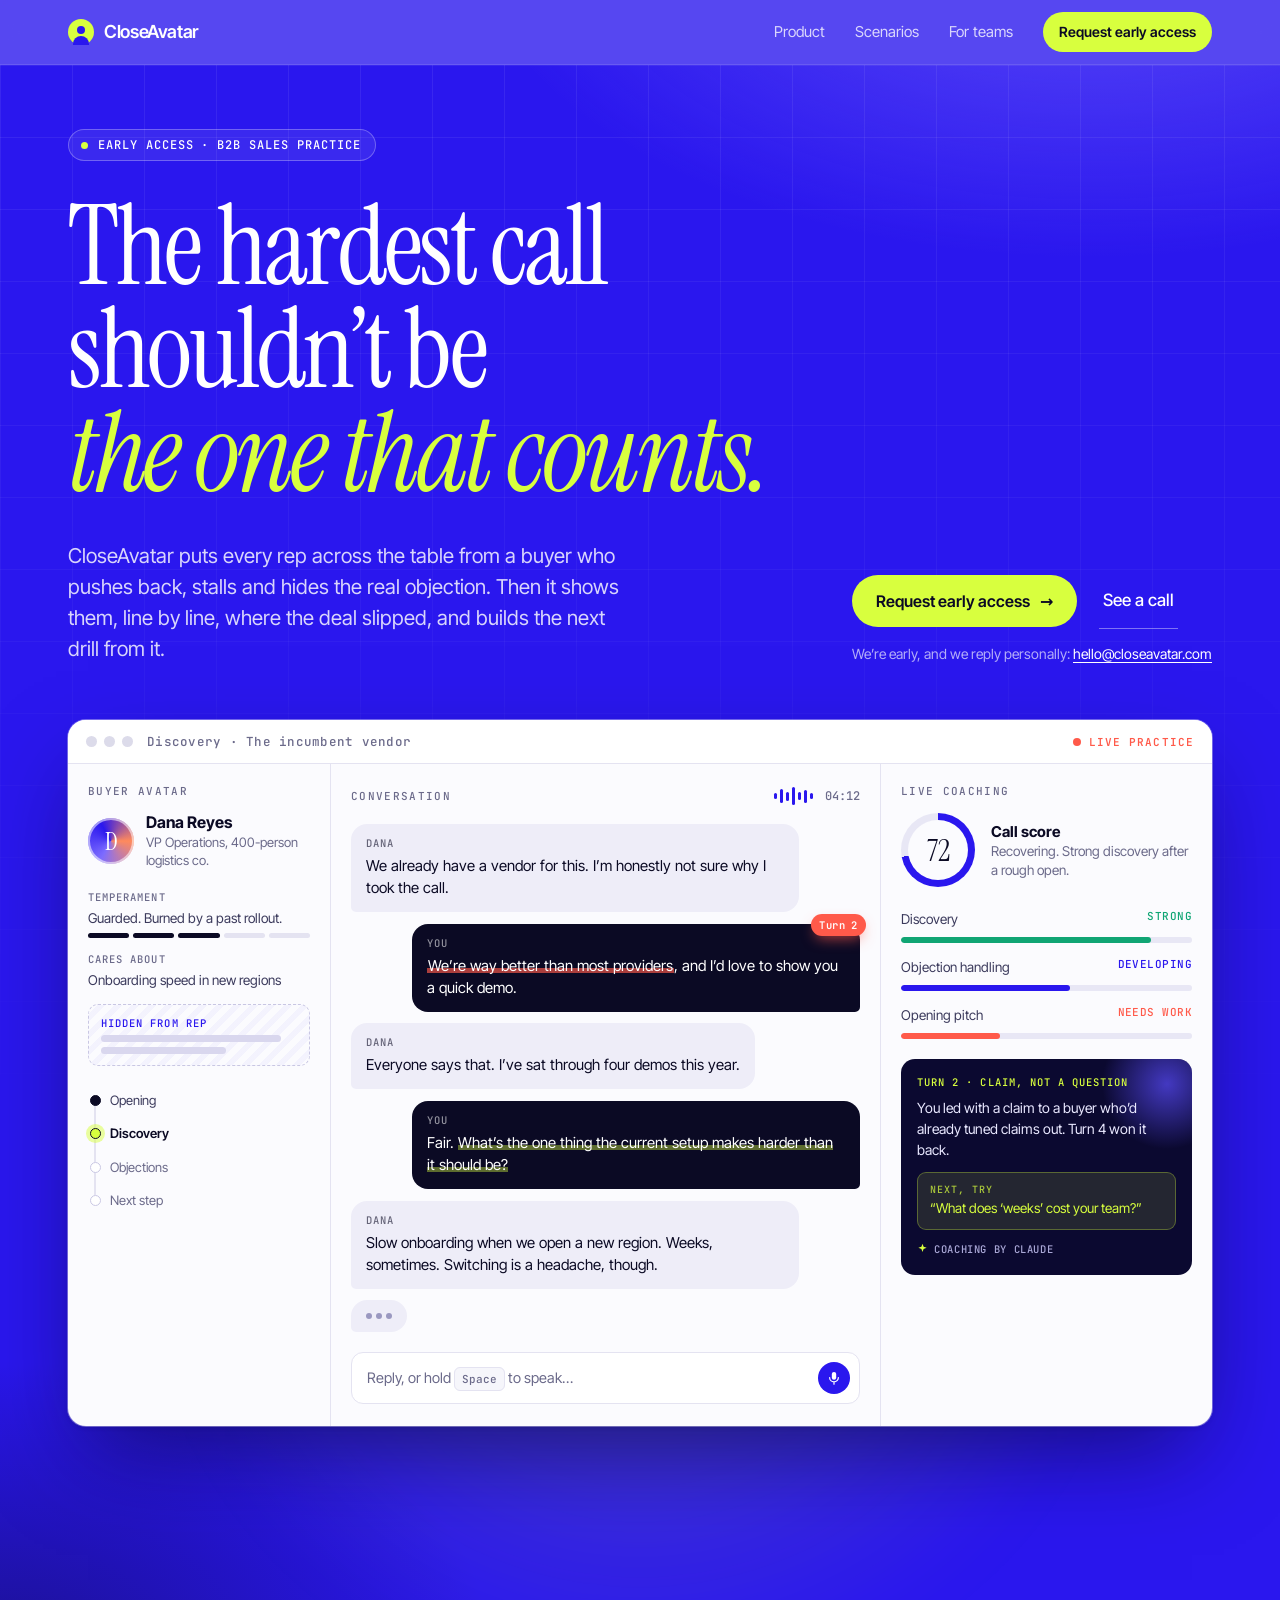
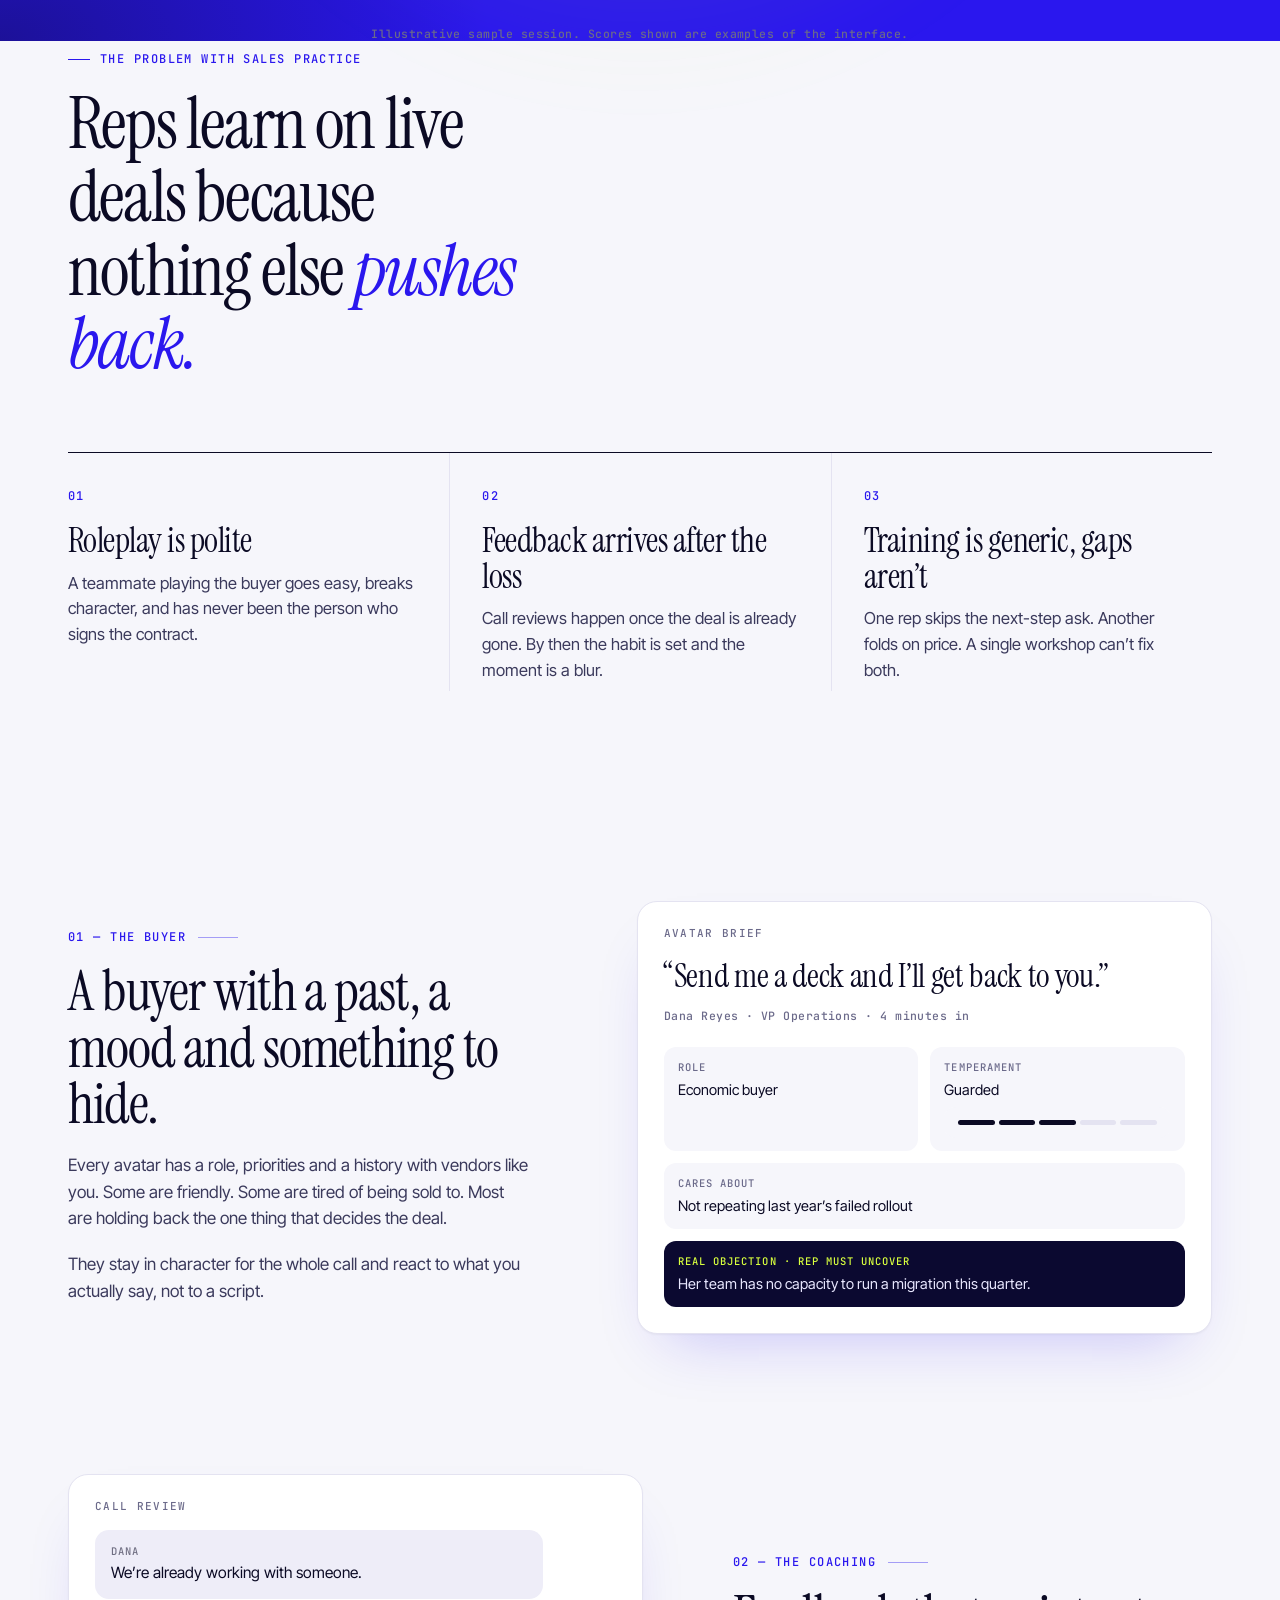
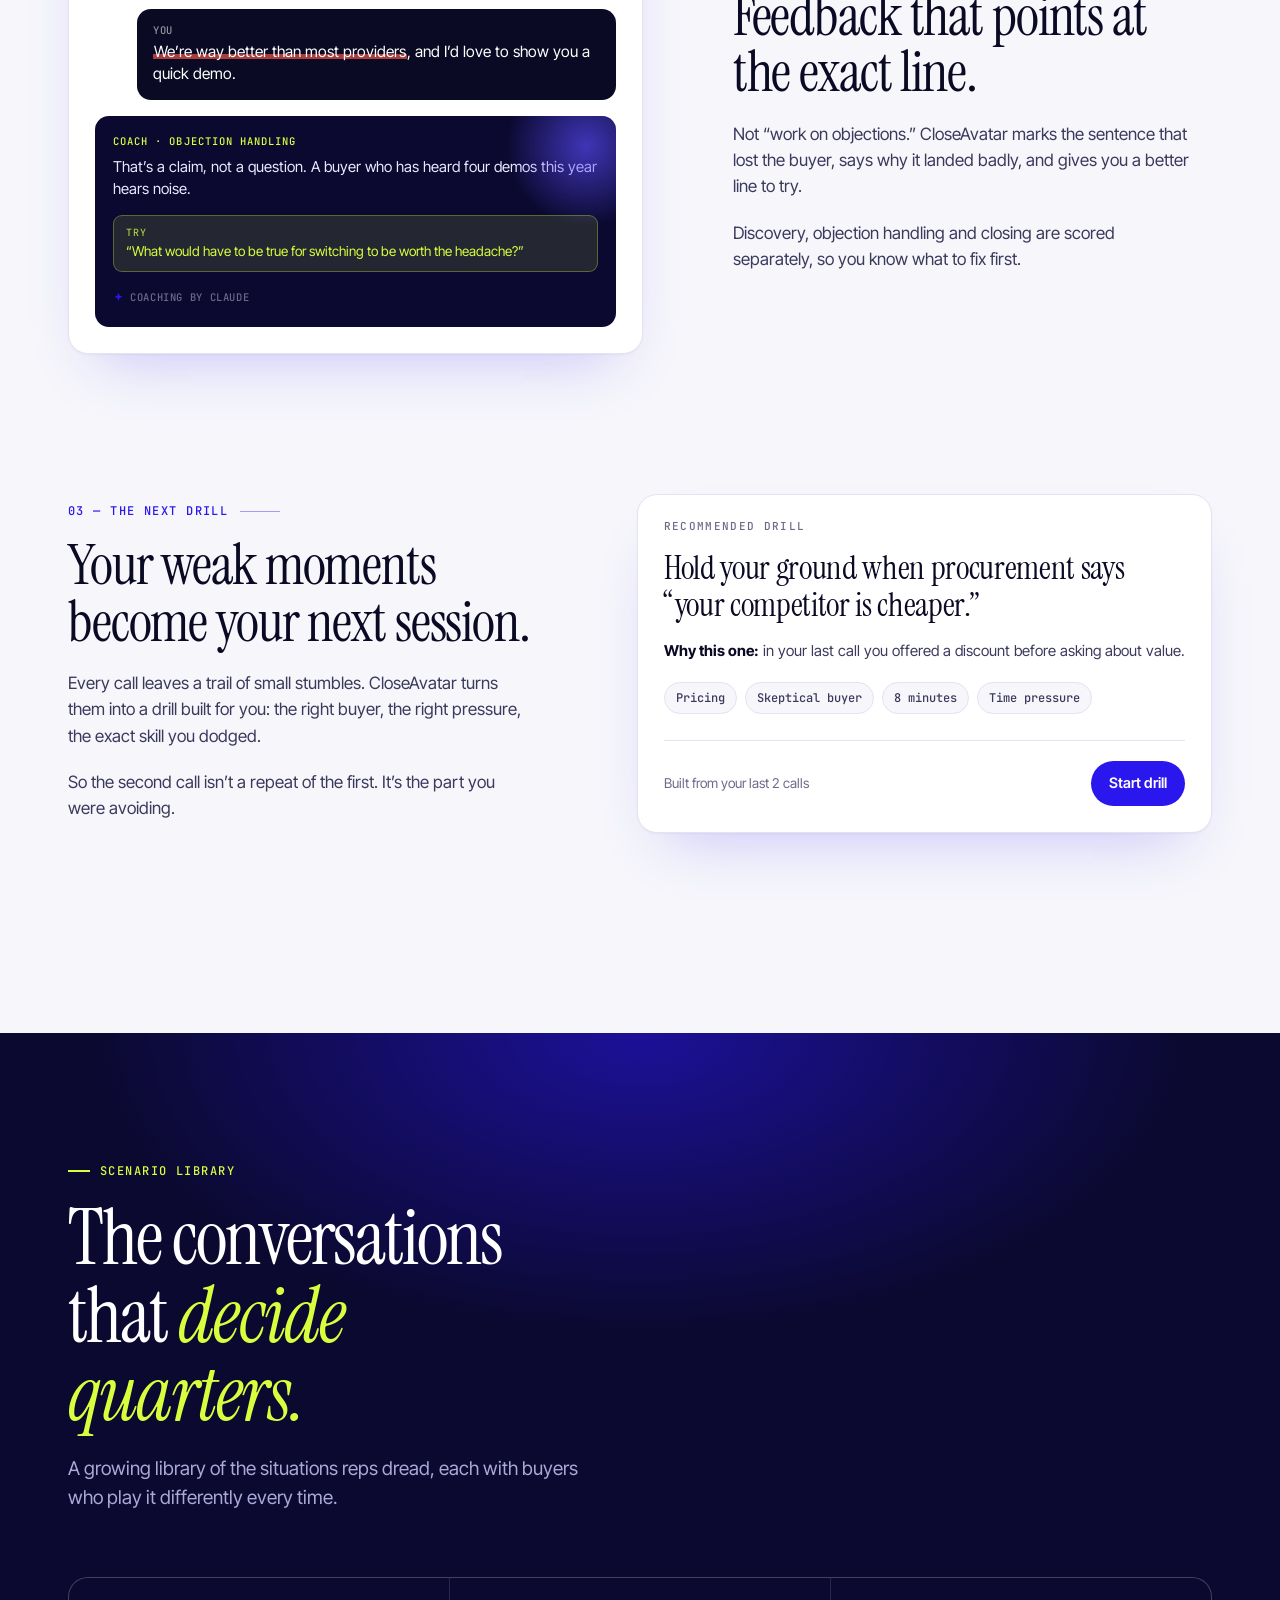
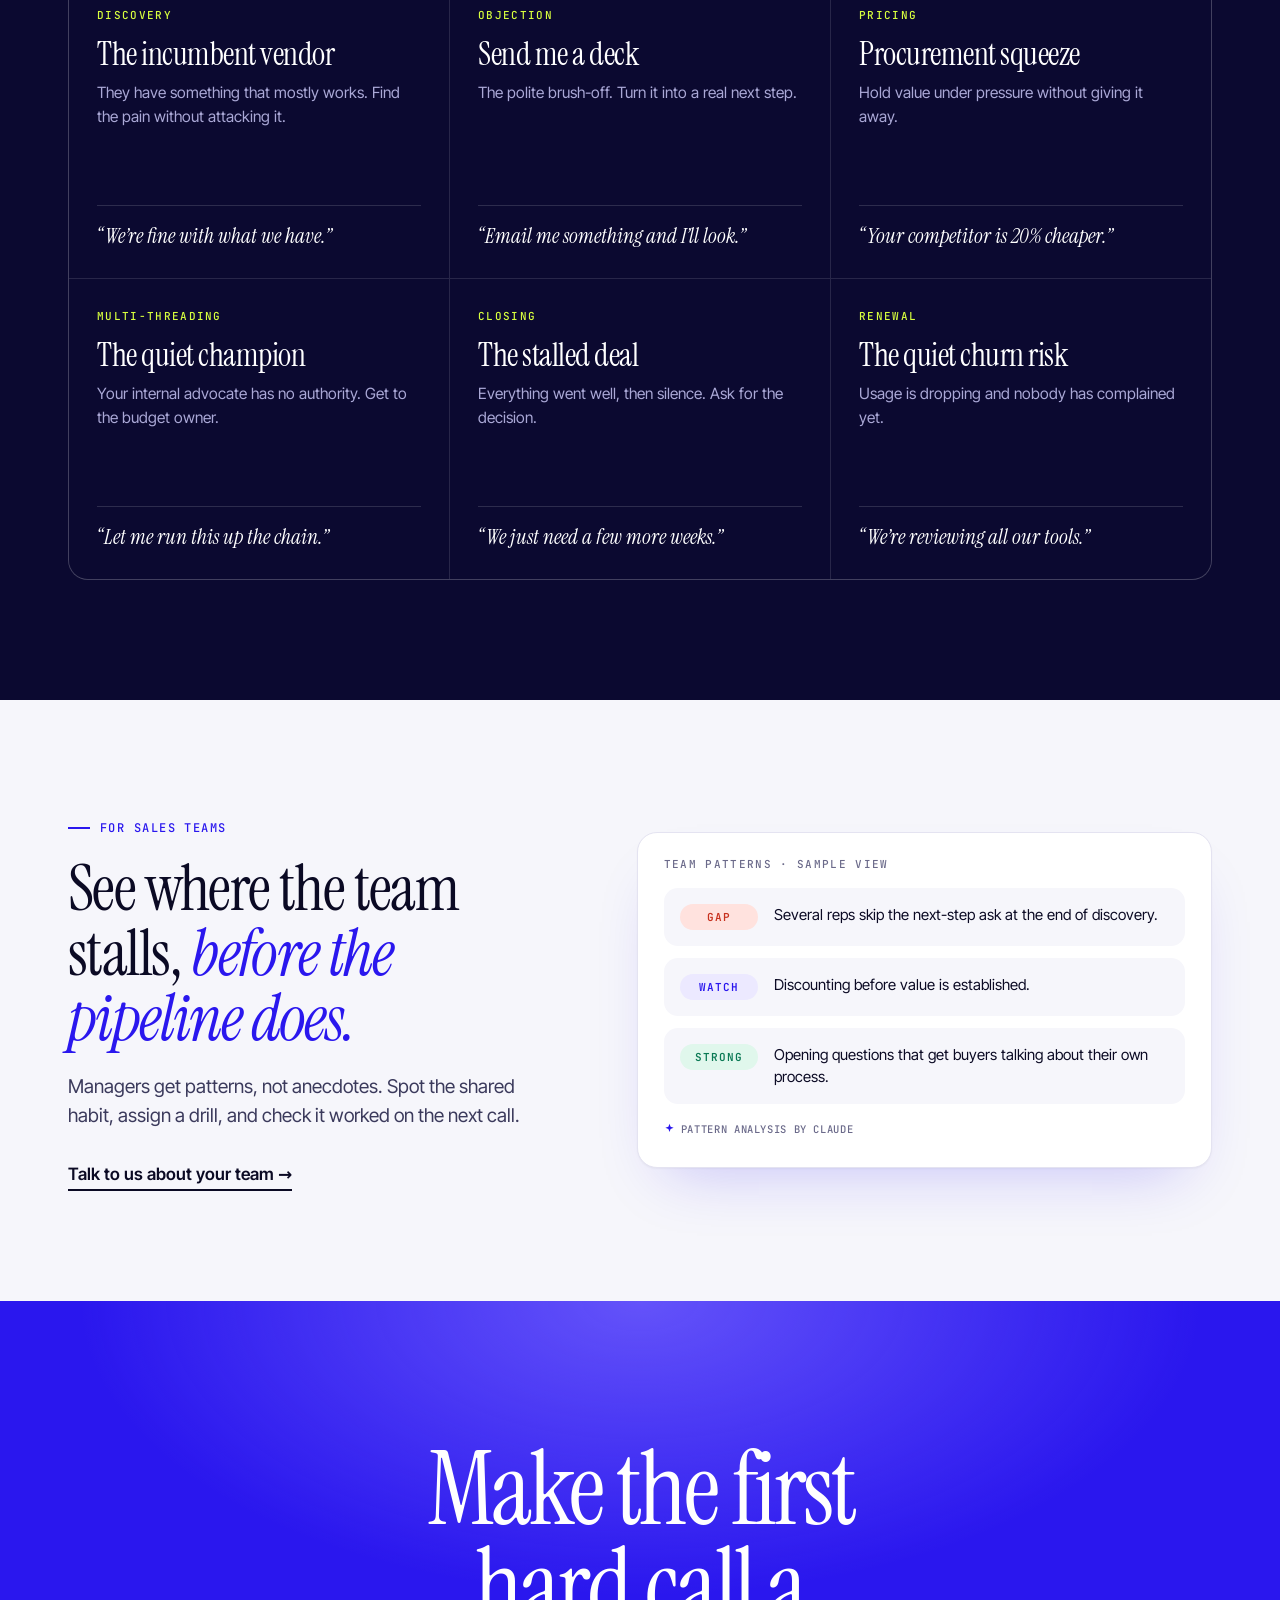
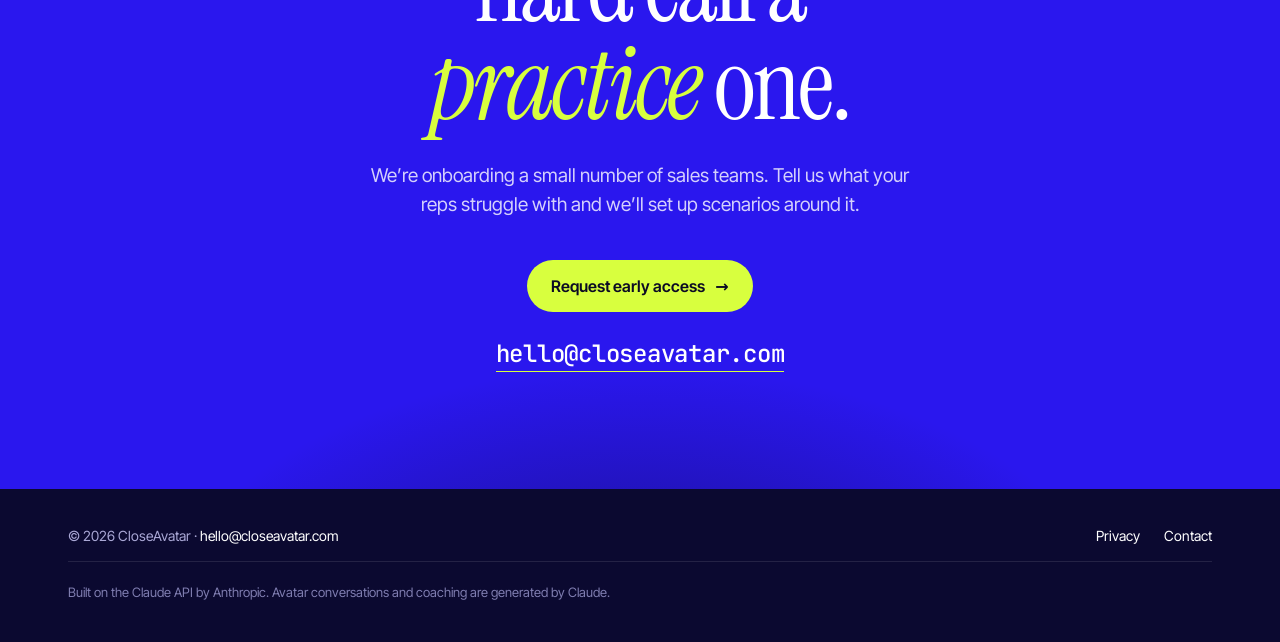
==== commit e1d9bd99: "Redesign landing page: ultramarine + signal-lime system, serif display type, realistic product mock " ====
--- a/index.html
+++ b/index.html
@@ -6,106 +6,121 @@
 <title>CloseAvatar — Rehearse the sales call before it counts</title>
 <meta name="description" content="CloseAvatar lets B2B sales reps practice discovery, objections and closes against AI buyer avatars, then coaches them on the exact lines that cost the deal. Built on Claude.">
 <link rel="canonical" href="https://closeavatar.com/">
-<meta name="theme-color" content="#f5f2ec">
-<link rel="icon" href="/favicon.svg" type="image/svg+xml">
+<meta name="theme-color" content="#2a17ee">
+<link rel="icon" href="favicon.svg" type="image/svg+xml">
+<link rel="preload" href="fonts/instrument-serif-latin-400-normal.woff2" as="font" type="font/woff2" crossorigin>
+<link rel="preload" href="fonts/inter-tight-latin-wght-normal.woff2" as="font" type="font/woff2" crossorigin>
 <meta property="og:type" content="website">
 <meta property="og:title" content="CloseAvatar — Rehearse the sales call before it counts">
 <meta property="og:description" content="CloseAvatar lets B2B sales reps practice discovery, objections and closes against AI buyer avatars, then coaches them on the exact lines that cost the deal. Built on Claude.">
 <meta property="og:url" content="https://closeavatar.com/">
 <meta name="twitter:card" content="summary">
-<link rel="stylesheet" href="/styles.css">
+<link rel="stylesheet" href="styles.css">
 </head>
 <body>
 <a class="skip" href="#main">Skip to content</a>
 <header class="nav"><div class="wrap">
-  <a class="brand" href="/"><span class="mark"><i></i></span>CloseAvatar</a>
+  <a class="brand" href="./"><span class="mark"></span>CloseAvatar</a>
   <nav aria-label="Primary">
-    <a href="/#product">Product</a>
-    <a href="/#scenarios">Scenarios</a>
-    <a href="/#teams">For teams</a>
+    <a href="./#product">Product</a>
+    <a href="./#scenarios">Scenarios</a>
+    <a href="./#teams">For teams</a>
     <a class="btn sm" href="mailto:hello@closeavatar.com?subject=Early%20access%20request">Request early access</a>
   </nav>
 </div></header>
 
 <main id="main">
 <section class="hero"><div class="wrap">
-  <div class="tag">Early access &middot; B2B sales practice</div>
-  <h1>Your reps' hardest call shouldn't be <em>the one that counts.</em></h1>
-  <p class="lede">CloseAvatar puts every rep across the table from a buyer who pushes back, stalls and hides the real objection. Then it shows them, line by line, where the deal slipped, and builds the next drill from it.</p>
-  <div class="cta-row"><a class="btn" href="mailto:hello@closeavatar.com?subject=Early%20access%20request">Request early access <span class="arr">&rarr;</span></a><a class="link" href="#product">See a call</a></div>
-  <p class="small">We're early. We reply to every request personally.</p>
-
-  <div class="stage"><div class="win" role="img" aria-label="Sample practice call: a skeptical buyer avatar, the rep's replies, live scoring and a coaching note">
-    <div class="bar"><div class="dots"><i></i><i></i><i></i></div><span class="title">Discovery &middot; Incumbent vendor</span><span class="rec"><b></b>LIVE PRACTICE</span></div>
-    <div class="body">
-      <div class="col">
-        <p class="lab">Buyer avatar</p>
-        <div class="avatar"><div class="face">D</div><div><b>Dana Reyes</b><span>VP Operations, 400-person logistics co.</span></div></div>
-        <div class="kv">
-          <div><em>Mood</em>Guarded. Burned by a past rollout.</div>
-          <div><em>Cares about</em>Onboarding speed in new regions</div>
-          <div class="hid"><em>Hidden from rep</em>Contract renews in 90 days. Won't volunteer it.</div>
-        </div>
-      </div>
-      <div class="col">
-        <p class="lab">Conversation</p>
-        <div class="convo">
-          <div class="m b"><small>Dana</small>We already have a vendor for this. I'm honestly not sure why I took the call.</div>
-          <div class="m r"><small>You</small><span class="bad">We're way better than most providers</span>, and I'd love to show you a quick demo.</div>
-          <div class="m b"><small>Dana</small>Everyone says that. I've sat through four demos this year.</div>
-          <div class="m r"><small>You</small>Fair. <span class="hl">What's the one thing the current setup makes harder than it should be?</span></div>
-          <div class="m b"><small>Dana</small>Slow onboarding when we open a new region. Weeks, sometimes. Switching is a headache, though.</div>
-          <div class="typing" aria-hidden="true"><i></i><i></i><i></i></div>
-        </div>
-      </div>
-      <div class="col">
-        <p class="lab">Coaching</p>
-        <div class="sig t1"><p>Discovery <span>Strong</span></p><div class="track"><i></i></div></div>
-        <div class="sig t2"><p>Objection handling <span>Developing</span></p><div class="track"><i></i></div></div>
-        <div class="sig t3"><p>Opening pitch <span>Needs work</span></p><div class="track"><i></i></div></div>
-        <div class="coachnote"><b>Turn 2.</b> You led with a claim to a buyer who'd already tuned claims out. Turn 4 recovered it. Next: ask what "weeks" costs her.
-          <div class="pb"><svg viewBox="0 0 16 16" fill="currentColor" aria-hidden="true"><path d="M8 1l1.6 4.4L14 7l-4.4 1.6L8 13l-1.6-4.4L2 7l4.4-1.6z"/></svg> Coaching by Claude</div></div>
+  <div class="hero-load">
+    <div class="pill"><i></i>Early access &middot; B2B sales practice</div>
+    <h1>The hardest call shouldn&rsquo;t be <em>the one that counts.</em></h1>
+    <div class="hero-row">
+      <p class="lede">CloseAvatar puts every rep across the table from a buyer who pushes back, stalls and hides the real objection. Then it shows them, line by line, where the deal slipped, and builds the next drill from it.</p>
+      <div class="cta-col">
+        <div class="cta-row"><a class="btn" href="mailto:hello@closeavatar.com?subject=Early%20access%20request">Request early access <span class="arr">&rarr;</span></a><a class="ghost" href="#product">See a call</a></div>
+        <p class="small">We&rsquo;re early, and we reply personally: <a href="mailto:hello@closeavatar.com">hello@closeavatar.com</a></p>
       </div>
     </div>
   </div>
-  <p class="foot-note">Illustrative sample session. Scores shown are examples of the interface.</p></div>
+
+  <div class="stage"><div class="win" role="img" aria-label="Sample practice call. A skeptical buyer avatar pushes back, the rep recovers on turn four, and a coaching panel scores the call and suggests a better opening line.">
+    <div class="bar"><div class="dots"><i></i><i></i><i></i></div><span class="title">Discovery &middot; The incumbent vendor</span><span class="rec"><b></b>LIVE PRACTICE</span></div>
+    <div class="body" aria-hidden="true">
+      <div class="pane side">
+        <p class="lab">Buyer avatar</p>
+        <div class="who"><div class="face">D</div><div><b>Dana Reyes</b><span>VP Operations, 400-person logistics co.</span></div></div>
+        <div class="facts">
+          <div><em>Temperament</em>Guarded. Burned by a past rollout.<div class="mood"><i class="on"></i><i class="on"></i><i class="on"></i><i></i><i></i></div></div>
+          <div><em>Cares about</em>Onboarding speed in new regions</div>
+          <div class="secret"><em>Hidden from rep</em><div class="redact"><i></i><i></i></div></div>
+        </div>
+        <ul class="stages"><li class="done">Opening</li><li class="now">Discovery</li><li>Objections</li><li>Next step</li></ul>
+      </div>
+      <div class="pane">
+        <div class="chat-head"><p class="lab">Conversation</p><div style="display:flex;align-items:center"><div class="wave"><i></i><i></i><i></i><i></i><i></i><i></i><i></i></div><span class="time">04:12</span></div></div>
+        <div class="convo">
+          <div class="m b"><small>Dana</small>We already have a vendor for this. I&rsquo;m honestly not sure why I took the call.</div>
+          <div class="m r"><span class="flag">Turn 2</span><small>You</small><span class="bad">We&rsquo;re way better than most providers</span>, and I&rsquo;d love to show you a quick demo.</div>
+          <div class="m b"><small>Dana</small>Everyone says that. I&rsquo;ve sat through four demos this year.</div>
+          <div class="m r"><small>You</small>Fair. <span class="good">What&rsquo;s the one thing the current setup makes harder than it should be?</span></div>
+          <div class="m b"><small>Dana</small>Slow onboarding when we open a new region. Weeks, sometimes. Switching is a headache, though.</div>
+          <div class="typing"><i></i><i></i><i></i></div>
+        </div>
+        <div class="composer"><span>Reply, or hold <kbd>Space</kbd> to speak&hellip;</span><div class="mic"><svg width="14" height="14" viewBox="0 0 16 16" fill="currentColor"><rect x="5.5" y="1" width="5" height="9" rx="2.5"/><path d="M3 7.5a5 5 0 0010 0M8 12.5V15" stroke="currentColor" stroke-width="1.4" fill="none" stroke-linecap="round"/></svg></div></div>
+      </div>
+      <div class="pane">
+        <p class="lab">Live coaching</p>
+        <div class="score"><div class="ring"><b>72</b></div><p><b>Call score</b>Recovering. Strong discovery after a rough open.</p></div>
+        <div class="sig t1"><p>Discovery <span>STRONG</span></p><div class="track"><i></i></div></div>
+        <div class="sig t2"><p>Objection handling <span>DEVELOPING</span></p><div class="track"><i></i></div></div>
+        <div class="sig t3"><p>Opening pitch <span>NEEDS WORK</span></p><div class="track"><i></i></div></div>
+        <div class="coach">
+          <p class="k">Turn 2 &middot; claim, not a question</p>
+          <p>You led with a claim to a buyer who&rsquo;d already tuned claims out. Turn 4 won it back.</p>
+          <div class="try"><b>Next, try</b>&ldquo;What does &lsquo;weeks&rsquo; cost your team?&rdquo;</div>
+          <div class="by"><svg viewBox="0 0 16 16" fill="currentColor" aria-hidden="true"><path d="M8 1l1.6 4.4L14 7l-4.4 1.6L8 13l-1.6-4.4L2 7l4.4-1.6z"/></svg> Coaching by Claude</div>
+        </div>
+      </div>
+    </div>
+  </div>
+  <p class="cap">Illustrative sample session. Scores shown are examples of the interface.</p></div>
 </div></section>
 
-<section class="pain"><div class="wrap">
+<section class="problem"><div class="wrap">
   <div class="eyebrow rv">The problem with sales practice</div>
   <h2 class="rv">Reps learn on live deals because nothing else <em>pushes back.</em></h2>
   <div class="pains">
     <div class="rv"><b>01</b><h3>Roleplay is polite</h3><p>A teammate playing the buyer goes easy, breaks character, and has never been the person who signs the contract.</p></div>
     <div class="rv"><b>02</b><h3>Feedback arrives after the loss</h3><p>Call reviews happen once the deal is already gone. By then the habit is set and the moment is a blur.</p></div>
-    <div class="rv"><b>03</b><h3>Training is generic, gaps aren't</h3><p>One rep skips the next-step ask. Another folds on price. A single workshop can't fix both.</p></div>
+    <div class="rv"><b>03</b><h3>Training is generic, gaps aren&rsquo;t</h3><p>One rep skips the next-step ask. Another folds on price. A single workshop can&rsquo;t fix both.</p></div>
   </div>
 </div></section>
 
-<section id="product" style="padding-top:60px"><div class="wrap">
+<section id="product" class="product"><div class="wrap">
   <div class="moment">
     <div class="txt rv"><div class="num">01 &mdash; THE BUYER</div><h3>A buyer with a past, a mood and something to hide.</h3>
       <p>Every avatar has a role, priorities and a history with vendors like you. Some are friendly. Some are tired of being sold to. Most are holding back the one thing that decides the deal.</p>
       <p>They stay in character for the whole call and react to what you actually say, not to a script.</p></div>
     <div class="card rv">
       <p class="lab">Avatar brief</p>
-      <p class="quote">&ldquo;Send me a deck and I'll get back to you.&rdquo;<span>Dana Reyes &middot; VP Operations &middot; 4 minutes in</span></p>
+      <p class="quote">&ldquo;Send me a deck and I&rsquo;ll get back to you.&rdquo;<span>Dana Reyes &middot; VP Operations &middot; 4 minutes in</span></p>
       <div class="persona">
         <div><em>Role</em>Economic buyer</div>
         <div><em>Temperament</em>Guarded<div class="mood"><i class="on"></i><i class="on"></i><i class="on"></i><i></i><i></i></div></div>
-        <div class="full"><em>Cares about</em>Not repeating last year's failed rollout</div>
-        <div class="full hid"><em>Real objection (rep must uncover)</em>Her team has no capacity to run a migration this quarter.</div>
+        <div class="full"><em>Cares about</em>Not repeating last year&rsquo;s failed rollout</div>
+        <div class="full hid"><em>Real objection &middot; rep must uncover</em>Her team has no capacity to run a migration this quarter.</div>
       </div>
     </div>
   </div>
 
   <div class="moment flip">
-    <div class="card annot rv">
+    <div class="card rv">
       <p class="lab">Call review</p>
-      <div class="line b"><small>Dana</small>We're already working with someone.</div>
-      <div class="line r"><small>You</small><span class="mk">We're way better than most providers</span>, and I'd love to show you a quick demo.</div>
-      <div class="fb"><b>Coach &middot; objection handling</b>That's a claim, not a question. A buyer who has heard four demos this year hears noise.
-        <div class="try">Try: &ldquo;What would have to be true for switching to be worth the headache?&rdquo;</div>
-        <div class="pb"><svg viewBox="0 0 16 16" fill="currentColor" aria-hidden="true"><path d="M8 1l1.6 4.4L14 7l-4.4 1.6L8 13l-1.6-4.4L2 7l4.4-1.6z"/></svg> Coaching by Claude</div></div>
+      <div class="line b"><small>Dana</small>We&rsquo;re already working with someone.</div>
+      <div class="line r"><small>You</small><span class="bad">We&rsquo;re way better than most providers</span>, and I&rsquo;d love to show you a quick demo.</div>
+      <div class="fb"><span class="k">Coach &middot; objection handling</span>That&rsquo;s a claim, not a question. A buyer who has heard four demos this year hears noise.
+        <div class="try"><b>Try</b>&ldquo;What would have to be true for switching to be worth the headache?&rdquo;</div>
+        <div class="by"><svg viewBox="0 0 16 16" fill="currentColor" aria-hidden="true"><path d="M8 1l1.6 4.4L14 7l-4.4 1.6L8 13l-1.6-4.4L2 7l4.4-1.6z"/></svg> Coaching by Claude</div></div>
     </div>
     <div class="txt rv"><div class="num">02 &mdash; THE COACHING</div><h3>Feedback that points at the exact line.</h3>
       <p>Not &ldquo;work on objections.&rdquo; CloseAvatar marks the sentence that lost the buyer, says why it landed badly, and gives you a better line to try.</p>
@@ -115,7 +130,7 @@
   <div class="moment">
     <div class="txt rv"><div class="num">03 &mdash; THE NEXT DRILL</div><h3>Your weak moments become your next session.</h3>
       <p>Every call leaves a trail of small stumbles. CloseAvatar turns them into a drill built for you: the right buyer, the right pressure, the exact skill you dodged.</p>
-      <p>So the second call isn't a repeat of the first. It's the part you were avoiding.</p></div>
+      <p>So the second call isn&rsquo;t a repeat of the first. It&rsquo;s the part you were avoiding.</p></div>
     <div class="card drill rv">
       <p class="lab">Recommended drill</p>
       <h4>Hold your ground when procurement says &ldquo;your competitor is cheaper.&rdquo;</h4>
@@ -127,43 +142,43 @@
 </div></section>
 
 <section id="scenarios" class="scen"><div class="wrap">
-  <div class="eyebrow">Scenario library</div>
-  <h2 style="color:#fff">The conversations that decide quarters.</h2>
-  <p class="sub">A growing library of the situations reps dread, each with buyers who play it differently every time.</p>
-  <div class="sgrid">
-    <a href="mailto:hello@closeavatar.com?subject=Early%20access%20request"><small>Discovery</small><h3>The incumbent vendor</h3><p>They have something that mostly works. Find the pain without attacking it.</p><div class="q">&ldquo;We're fine with what we have.&rdquo;</div></a>
-    <a href="mailto:hello@closeavatar.com?subject=Early%20access%20request"><small>Objection</small><h3>Send me a deck</h3><p>The polite brush-off. Turn it into a real next step.</p><div class="q">&ldquo;Email me something and I'll look.&rdquo;</div></a>
+  <div class="eyebrow rv">Scenario library</div>
+  <h2 class="rv">The conversations that <em>decide quarters.</em></h2>
+  <p class="sub rv">A growing library of the situations reps dread, each with buyers who play it differently every time.</p>
+  <div class="sgrid rv">
+    <a href="mailto:hello@closeavatar.com?subject=Early%20access%20request"><small>Discovery</small><h3>The incumbent vendor</h3><p>They have something that mostly works. Find the pain without attacking it.</p><div class="q">&ldquo;We&rsquo;re fine with what we have.&rdquo;</div></a>
+    <a href="mailto:hello@closeavatar.com?subject=Early%20access%20request"><small>Objection</small><h3>Send me a deck</h3><p>The polite brush-off. Turn it into a real next step.</p><div class="q">&ldquo;Email me something and I&rsquo;ll look.&rdquo;</div></a>
     <a href="mailto:hello@closeavatar.com?subject=Early%20access%20request"><small>Pricing</small><h3>Procurement squeeze</h3><p>Hold value under pressure without giving it away.</p><div class="q">&ldquo;Your competitor is 20% cheaper.&rdquo;</div></a>
     <a href="mailto:hello@closeavatar.com?subject=Early%20access%20request"><small>Multi-threading</small><h3>The quiet champion</h3><p>Your internal advocate has no authority. Get to the budget owner.</p><div class="q">&ldquo;Let me run this up the chain.&rdquo;</div></a>
     <a href="mailto:hello@closeavatar.com?subject=Early%20access%20request"><small>Closing</small><h3>The stalled deal</h3><p>Everything went well, then silence. Ask for the decision.</p><div class="q">&ldquo;We just need a few more weeks.&rdquo;</div></a>
-    <a href="mailto:hello@closeavatar.com?subject=Early%20access%20request"><small>Renewal</small><h3>The quiet churn risk</h3><p>Usage is dropping and nobody has complained yet.</p><div class="q">&ldquo;We're reviewing all our tools.&rdquo;</div></a>
+    <a href="mailto:hello@closeavatar.com?subject=Early%20access%20request"><small>Renewal</small><h3>The quiet churn risk</h3><p>Usage is dropping and nobody has complained yet.</p><div class="q">&ldquo;We&rsquo;re reviewing all our tools.&rdquo;</div></a>
   </div>
 </div></section>
 
-<section id="teams"><div class="wrap team">
-  <div class="rv"><div class="eyebrow">For sales teams</div><h2>See where the team stalls, before the pipeline does.</h2>
+<section id="teams" class="teams pad"><div class="wrap row">
+  <div class="rv"><div class="eyebrow">For sales teams</div><h2>See where the team stalls, <em>before the pipeline does.</em></h2>
     <p class="sub">Managers get patterns, not anecdotes. Spot the shared habit, assign a drill, and check it worked on the next call.</p>
-    <p style="margin-top:28px"><a class="link" href="mailto:hello@closeavatar.com?subject=Early%20access%20request">Talk to us about your team</a></p></div>
+    <a class="link" href="mailto:hello@closeavatar.com?subject=Early%20access%20request">Talk to us about your team &rarr;</a></div>
   <div class="card rv"><p class="lab">Team patterns &middot; sample view</p>
     <div class="pat">
       <div class="a"><b>Gap</b><span>Several reps skip the next-step ask at the end of discovery.</span></div>
       <div class="c"><b>Watch</b><span>Discounting before value is established.</span></div>
       <div class="d"><b>Strong</b><span>Opening questions that get buyers talking about their own process.</span></div>
     </div>
-    <div class="pb" style="margin-top:16px"><svg viewBox="0 0 16 16" fill="currentColor" aria-hidden="true"><path d="M8 1l1.6 4.4L14 7l-4.4 1.6L8 13l-1.6-4.4L2 7l4.4-1.6z"/></svg> Pattern analysis by Claude</div>
+    <div class="by"><svg viewBox="0 0 16 16" fill="currentColor" aria-hidden="true"><path d="M8 1l1.6 4.4L14 7l-4.4 1.6L8 13l-1.6-4.4L2 7l4.4-1.6z"/></svg> Pattern analysis by Claude</div>
   </div>
 </div></section>
 
 <section class="final"><div class="wrap">
-  <h2 class="rv">Make the first hard call a practice one.</h2>
-  <p class="sub rv">We're onboarding a small number of sales teams. Tell us what your reps struggle with and we'll set up scenarios around it.</p>
-  <a class="btn hot" href="mailto:hello@closeavatar.com?subject=Early%20access%20request">Request early access <span class="arr">&rarr;</span></a>
-  <p class="small"><a href="mailto:hello@closeavatar.com">hello@closeavatar.com</a></p>
+  <h2 class="rv">Make the first hard call a <em>practice</em> one.</h2>
+  <p class="sub rv">We&rsquo;re onboarding a small number of sales teams. Tell us what your reps struggle with and we&rsquo;ll set up scenarios around it.</p>
+  <a class="btn" href="mailto:hello@closeavatar.com?subject=Early%20access%20request">Request early access <span class="arr">&rarr;</span></a>
+  <a class="mail" href="mailto:hello@closeavatar.com"><span>hello@closeavatar.com</span></a>
 </div></section>
 </main>
 <footer><div class="wrap">
   <div>&copy; 2026 CloseAvatar &middot; <a href="mailto:hello@closeavatar.com">hello@closeavatar.com</a></div>
-  <div class="links"><a href="/privacy.html">Privacy</a><a href="mailto:hello@closeavatar.com">Contact</a></div>
+  <div class="links"><a href="privacy.html">Privacy</a><a href="mailto:hello@closeavatar.com">Contact</a></div>
   <div class="tech">Built on the Claude API by Anthropic. Avatar conversations and coaching are generated by Claude.</div>
 </div></footer>
 </body>
--- a/styles.css
+++ b/styles.css
@@ -1,205 +1,308 @@
+/* CloseAvatar — ultramarine + signal lime. Instrument Serif / Inter Tight / JetBrains Mono. */
+@font-face{font-family:"Instrument Serif";src:url(fonts/instrument-serif-latin-400-normal.woff2) format("woff2");font-weight:400;font-style:normal;font-display:swap}
+@font-face{font-family:"Instrument Serif";src:url(fonts/instrument-serif-latin-400-italic.woff2) format("woff2");font-weight:400;font-style:italic;font-display:swap}
+@font-face{font-family:"Inter Tight";src:url(fonts/inter-tight-latin-wght-normal.woff2) format("woff2");font-weight:100 900;font-display:swap}
+@font-face{font-family:"JetBrains Mono";src:url(fonts/jetbrains-mono-latin-wght-normal.woff2) format("woff2");font-weight:100 800;font-display:swap}
+
 :root{
-  --paper:#f5f2ec; --paper2:#ece7dd; --ink:#12110f; --ink2:#3a3731; --muted:#6f695e; --line:#ddd6c8;
-  --hot:#ff5a36; --hot-d:#e2431f;
-  --night:#0e1311; --night2:#151c19; --nline:#26312c; --ntext:#e9efe9; --nmute:#8fa097; --mint:#7ef0c6; --amber:#ffc46b; --rose:#ff8a80;
-  --serif:ui-serif,"Iowan Old Style","Palatino Linotype",Palatino,Georgia,serif;
-  --sans:ui-sans-serif,system-ui,-apple-system,"Segoe UI",Roboto,Helvetica,Arial,sans-serif;
-  --mono:ui-monospace,SFMono-Regular,Menlo,Consolas,monospace;
-  --max:1160px;
+  --blue:#2a17ee; --blue-d:#1c0fb8; --blue-l:#5b4dff; --night:#0b0930; --night2:#14114a;
+  --paper:#f6f6fb; --card:#fff; --ink:#0b0a24; --ink2:#3b3a5c; --muted:#6b6a8a; --line:#e4e3f1;
+  --lime:#d8ff3e; --lime-d:#b9e21c; --coral:#ff5a4a; --ok:#10a574;
+  --serif:"Instrument Serif",Georgia,"Times New Roman",serif;
+  --sans:"Inter Tight",ui-sans-serif,system-ui,-apple-system,"Segoe UI",Roboto,sans-serif;
+  --mono:"JetBrains Mono",ui-monospace,SFMono-Regular,Menlo,monospace;
+  --max:1200px; --ease:cubic-bezier(.2,.8,.2,1);
 }
 *{box-sizing:border-box}
-html{scroll-behavior:smooth}
-body{margin:0;background:var(--paper);color:var(--ink);font:17px/1.6 var(--sans);-webkit-font-smoothing:antialiased;text-rendering:optimizeLegibility}
+html{scroll-behavior:smooth;scroll-padding-top:80px}
+body{margin:0;background:var(--paper);color:var(--ink);font:17px/1.55 var(--sans);-webkit-font-smoothing:antialiased;text-rendering:optimizeLegibility;overflow-x:hidden}
 a{color:inherit}
-.wrap{max-width:var(--max);margin:0 auto;padding:0 24px}
-.skip{position:absolute;left:-999px}.skip:focus{left:12px;top:12px;background:#fff;padding:8px 12px;z-index:99;border-radius:6px}
-
-/* nav */
-.nav{position:sticky;top:0;z-index:20;background:rgba(245,242,236,.82);backdrop-filter:saturate(1.4) blur(12px);border-bottom:1px solid transparent;animation:navline linear both;animation-timeline:scroll();animation-range:0 120px}
-@keyframes navline{to{border-bottom-color:var(--line)}}
-.nav .wrap{display:flex;align-items:center;justify-content:space-between;height:68px}
-.brand{display:flex;align-items:center;gap:10px;text-decoration:none;font-weight:700;font-size:18px;letter-spacing:-.02em}
-.mark{width:26px;height:26px;border-radius:8px;background:var(--ink);display:grid;place-items:center}
-.mark i{width:9px;height:9px;border-radius:50%;background:var(--hot);box-shadow:0 0 0 4px rgba(255,90,54,.25);animation:pulse 2.6s ease-in-out infinite}
-@keyframes pulse{50%{box-shadow:0 0 0 7px rgba(255,90,54,0)}}
-.nav nav{display:flex;align-items:center;gap:28px;font-size:15px}
-.nav nav a:not(.btn){text-decoration:none;color:var(--ink2)}
-.nav nav a:not(.btn):hover{color:var(--ink)}
-
-.btn{display:inline-flex;align-items:center;gap:8px;background:var(--ink);color:var(--paper);font-weight:600;font-size:15.5px;padding:13px 22px;border-radius:999px;text-decoration:none;transition:transform .2s cubic-bezier(.2,.8,.2,1),background .2s,box-shadow .2s}
-.btn:hover{background:var(--hot);transform:translateY(-2px);box-shadow:0 10px 24px -8px rgba(255,90,54,.6)}
-.btn .arr{transition:transform .2s}.btn:hover .arr{transform:translateX(4px)}
+img,svg{display:block;max-width:100%}
+.wrap{max-width:var(--max);margin:0 auto;padding:0 28px}
+.skip{position:absolute;left:-999px}.skip:focus{left:12px;top:12px;background:#fff;color:var(--ink);padding:8px 12px;z-index:99;border-radius:6px}
+:focus-visible{outline:2px solid var(--lime);outline-offset:3px;border-radius:4px}
+::selection{background:var(--lime);color:var(--ink)}
+
+h1,h2,h3{font-family:var(--serif);font-weight:400;letter-spacing:-.015em;margin:0;line-height:1.02}
+h1 em,h2 em{font-style:italic}
+.eyebrow{font:500 12px/1 var(--mono);letter-spacing:.12em;text-transform:uppercase;color:var(--blue);display:inline-flex;align-items:center;gap:10px;margin-bottom:22px}
+.eyebrow::before{content:"";width:22px;height:1.5px;background:currentColor}
+.sub{font-size:19px;color:var(--ink2);max-width:540px;margin:20px 0 0}
+
+/* ---------- nav ---------- */
+.nav{position:sticky;top:0;z-index:30;background:rgba(42,23,238,.78);backdrop-filter:saturate(1.6) blur(14px);-webkit-backdrop-filter:saturate(1.6) blur(14px);color:#fff;border-bottom:1px solid rgba(255,255,255,.1)}
+.nav .wrap{display:flex;align-items:center;justify-content:space-between;height:64px}
+.brand{display:flex;align-items:center;gap:10px;text-decoration:none;font-weight:600;font-size:18px;letter-spacing:-.02em}
+.mark{width:26px;height:26px;border-radius:50%;background:var(--lime);position:relative;flex:none}
+.mark::before{content:"";position:absolute;left:50%;top:7px;width:8px;height:8px;margin-left:-4px;border-radius:50%;background:var(--blue)}
+.mark::after{content:"";position:absolute;left:5px;right:5px;bottom:0;height:9px;border-radius:9px 9px 0 0;background:var(--blue)}
+.nav nav{display:flex;align-items:center;gap:30px;font-size:15px}
+.nav nav a:not(.btn){text-decoration:none;color:rgba(255,255,255,.78);transition:color .2s}
+.nav nav a:not(.btn):hover{color:#fff}
+
+.btn{display:inline-flex;align-items:center;gap:10px;background:var(--lime);color:var(--ink);font-weight:600;font-size:16px;padding:14px 24px;border-radius:999px;text-decoration:none;transition:transform .25s var(--ease),box-shadow .25s,background .2s;white-space:nowrap}
+.btn:hover{transform:translateY(-2px);box-shadow:0 14px 30px -10px rgba(216,255,62,.7);background:#e6ff7a}
+.btn .arr{transition:transform .25s var(--ease)}.btn:hover .arr{transform:translateX(4px)}
 .btn.sm{padding:9px 16px;font-size:14px}
-.btn.hot{background:var(--hot);color:#fff}.btn.hot:hover{background:var(--hot-d)}
-.link{font-weight:600;text-decoration:none;border-bottom:1.5px solid var(--ink);padding-bottom:1px}
-.link:hover{color:var(--hot);border-color:var(--hot)}
-
-/* hero */
-.hero{padding:76px 0 40px;position:relative;overflow:hidden}
-.hero::before{content:"";position:absolute;right:-10%;top:-20%;width:60vw;height:60vw;max-width:800px;max-height:800px;background:radial-gradient(closest-side,rgba(255,90,54,.16),transparent);pointer-events:none}
-.tag{display:inline-flex;align-items:center;gap:8px;font:600 12.5px var(--mono);letter-spacing:.04em;text-transform:uppercase;color:var(--ink2);margin-bottom:26px}
-.tag::before{content:"";width:8px;height:8px;background:var(--hot);border-radius:50%}
-h1,h2,h3{font-family:var(--serif);font-weight:500;letter-spacing:-.035em;margin:0}
-h1{font-size:clamp(42px,7vw,86px);line-height:.98;max-width:13.5em}
-h1 em{font-style:italic;color:var(--hot)}
-.lede{font-size:clamp(18px,2vw,21px);line-height:1.5;color:var(--ink2);max-width:36em;margin:28px 0 36px}
-.cta-row{display:flex;flex-wrap:wrap;gap:22px;align-items:center}
-.small{font-size:14px;color:var(--muted);margin-top:18px}
-
-/* product window */
-.stage{margin-top:64px;perspective:1600px}
-.win{background:var(--night);color:var(--ntext);border-radius:20px;border:1px solid #000;box-shadow:0 60px 100px -40px rgba(14,19,17,.55),0 0 0 8px rgba(18,17,15,.04);overflow:hidden;transform:rotateX(2.5deg);transform-origin:50% 0;animation:rise 1s cubic-bezier(.2,.8,.2,1) both .1s}
-@keyframes rise{from{opacity:0;transform:translateY(40px) rotateX(8deg)}}
-.bar{display:flex;align-items:center;gap:14px;padding:14px 18px;border-bottom:1px solid var(--nline);font-size:13px;color:var(--nmute)}
-.dots{display:flex;gap:7px}.dots i{width:11px;height:11px;border-radius:50%;background:#2a3631}
-.bar .title{margin-left:6px;color:var(--ntext);font-weight:600}
-.bar .rec{margin-left:auto;display:flex;align-items:center;gap:8px;font:12px var(--mono);letter-spacing:.04em}
-.rec b{width:8px;height:8px;border-radius:50%;background:var(--hot);animation:blink 1.4s infinite}
+.btn.dark{background:var(--ink);color:#fff}.btn.dark:hover{background:var(--blue);box-shadow:0 14px 30px -10px rgba(42,23,238,.6)}
+.ghost{color:#fff;text-decoration:none;font-weight:500;padding:14px 4px;border-bottom:1.5px solid rgba(255,255,255,.4);transition:border-color .2s}
+.ghost:hover{border-color:var(--lime)}
+
+/* ---------- hero ---------- */
+.hero{background:var(--blue);color:#fff;position:relative;padding:64px 0 0;margin-bottom:0}
+.hero::before{content:"";position:absolute;inset:0;background:
+  radial-gradient(900px 500px at 85% -10%,rgba(124,108,255,.65),transparent 70%),
+  radial-gradient(700px 400px at 0% 100%,rgba(11,9,48,.45),transparent 70%);pointer-events:none}
+.hero::after{content:"";position:absolute;inset:0;background-image:linear-gradient(rgba(255,255,255,.07) 1px,transparent 1px),linear-gradient(90deg,rgba(255,255,255,.07) 1px,transparent 1px);background-size:72px 72px;-webkit-mask-image:linear-gradient(#000 0%,transparent 70%);mask-image:linear-gradient(#000 0%,transparent 70%);pointer-events:none}
+.hero .wrap{position:relative;z-index:1}
+.pill{display:inline-flex;align-items:center;gap:10px;font:500 12px/1 var(--mono);letter-spacing:.08em;text-transform:uppercase;padding:9px 14px 9px 12px;border:1px solid rgba(255,255,255,.28);border-radius:999px;background:rgba(255,255,255,.08);margin-bottom:34px}
+.pill i{width:7px;height:7px;border-radius:50%;background:var(--lime);box-shadow:0 0 0 0 rgba(216,255,62,.6);animation:ping 2.4s infinite}
+@keyframes ping{70%{box-shadow:0 0 0 9px rgba(216,255,62,0)}100%{box-shadow:0 0 0 0 rgba(216,255,62,0)}}
+.hero h1{font-size:clamp(50px,8.6vw,124px);line-height:.94;letter-spacing:-.03em;max-width:15ch}
+.hero h1 em{color:var(--lime);position:relative;white-space:nowrap}
+.hero-row{display:flex;justify-content:space-between;align-items:flex-end;gap:48px;margin-top:36px;flex-wrap:wrap}
+.lede{font-size:clamp(18px,1.6vw,21px);line-height:1.5;color:rgba(255,255,255,.82);max-width:560px;margin:0}
+.cta-col{display:flex;flex-direction:column;gap:14px;align-items:flex-start}
+.cta-row{display:flex;align-items:center;gap:22px;flex-wrap:wrap}
+.small{font-size:14px;color:rgba(255,255,255,.65);margin:0}
+.small a{color:#fff;text-underline-offset:3px}
+
+.hero-load>*{animation:rise .9s var(--ease) both}
+.hero-load>:nth-child(2){animation-delay:.08s}.hero-load>:nth-child(3){animation-delay:.18s}
+@keyframes rise{from{opacity:0;transform:translateY(22px)}}
+
+/* ---------- product window ---------- */
+.stage{position:relative;margin:56px 0 -170px;z-index:2}
+.stage::before{content:"";position:absolute;left:8%;right:8%;top:10%;bottom:-6%;background:radial-gradient(closest-side,rgba(216,255,62,.35),transparent);filter:blur(40px);opacity:.55;z-index:-1}
+.win{background:#fbfbfe;color:var(--ink);border-radius:18px;box-shadow:0 0 0 1px rgba(255,255,255,.35),0 2px 4px rgba(11,9,48,.1),0 40px 90px -20px rgba(11,9,48,.6);overflow:hidden;animation:rise 1.1s .25s var(--ease) both}
+.win .bar{display:flex;align-items:center;gap:14px;padding:13px 18px;background:#fff;border-bottom:1px solid var(--line)}
+.dots{display:flex;gap:7px}.dots i{width:11px;height:11px;border-radius:50%;background:#dcdbea}
+.win .bar .title{font:500 12.5px var(--mono);color:var(--muted);letter-spacing:.02em}
+.rec{margin-left:auto;display:inline-flex;align-items:center;gap:8px;font:600 11px var(--mono);letter-spacing:.1em;color:var(--coral)}
+.rec b{width:8px;height:8px;border-radius:50%;background:var(--coral);animation:blink 1.6s infinite}
 @keyframes blink{50%{opacity:.25}}
-.body{display:grid;grid-template-columns:280px 1fr 300px}
-.col{padding:22px;border-right:1px solid var(--nline)}.col:last-child{border:0}
-.lab{font:600 11px var(--mono);letter-spacing:.1em;text-transform:uppercase;color:var(--nmute);margin:0 0 14px}
-.avatar{display:flex;gap:12px;align-items:center;margin-bottom:18px}
-.face{width:48px;height:48px;border-radius:50%;background:conic-gradient(from 200deg,#ff8a5c,#ffc46b,#7ef0c6,#ff8a5c);display:grid;place-items:center;color:#0e1311;font-weight:800;font-size:17px;flex:none}
-.avatar b{display:block;font-size:15px}.avatar span{font-size:13px;color:var(--nmute)}
-.kv{display:grid;gap:12px;font-size:13.5px}
-.kv div{padding:11px 12px;border:1px solid var(--nline);border-radius:10px;background:var(--night2)}
-.kv em{display:block;font:600 10.5px var(--mono);letter-spacing:.08em;text-transform:uppercase;color:var(--nmute);font-style:normal;margin-bottom:3px}
-.kv .hid{border-style:dashed;border-color:rgba(255,196,107,.45)}.kv .hid em{color:var(--amber)}
-
-.convo{display:flex;flex-direction:column;gap:12px;min-height:420px}
-.m{max-width:84%;padding:12px 15px;border-radius:14px;font-size:15px;line-height:1.5;opacity:0;animation:pop .5s cubic-bezier(.2,.8,.2,1) forwards}
-.m small{display:block;font:600 10.5px var(--mono);letter-spacing:.08em;text-transform:uppercase;opacity:.6;margin-bottom:3px}
-.m.b{background:var(--night2);border:1px solid var(--nline);border-top-left-radius:4px}
-.m.r{background:#1b3a2f;border:1px solid #27503f;margin-left:auto;border-top-right-radius:4px}
-.m.r .hl{background:rgba(126,240,198,.18);border-radius:4px;padding:0 3px;box-shadow:inset 0 -2px 0 var(--mint)}
-.m.r .bad{background:rgba(255,138,128,.18);box-shadow:inset 0 -2px 0 var(--rose);border-radius:4px;padding:0 3px}
-@keyframes pop{from{opacity:0;transform:translateY(12px) scale(.98)}to{opacity:1;transform:none}}
-.m:nth-child(1){animation-delay:.7s}.m:nth-child(2){animation-delay:1.7s}.m:nth-child(3){animation-delay:2.8s}.m:nth-child(4){animation-delay:3.9s}.m:nth-child(5){animation-delay:5s}
-.typing{display:inline-flex;gap:4px;padding:12px 15px;background:var(--night2);border:1px solid var(--nline);border-radius:14px;border-top-left-radius:4px;width:fit-content;opacity:0;animation:pop .4s forwards 5.9s}
-.typing i{width:6px;height:6px;border-radius:50%;background:var(--nmute);animation:bounce 1.1s infinite}.typing i:nth-child(2){animation-delay:.15s}.typing i:nth-child(3){animation-delay:.3s}
-@keyframes bounce{40%{transform:translateY(-4px);opacity:1}0%,80%,100%{opacity:.4}}
-
-.sig{margin-bottom:18px}
-.sig p{display:flex;justify-content:space-between;margin:0 0 7px;font-size:13.5px}.sig p span{color:var(--nmute);font:12px var(--mono)}
-.track{height:6px;border-radius:9px;background:#1f2a25;overflow:hidden}
-.track i{display:block;height:100%;border-radius:9px;width:0;animation:fill 1.4s cubic-bezier(.2,.8,.2,1) forwards}
-.t1 i{background:var(--mint);--w:78%;animation-delay:6s}.t2 i{background:var(--amber);--w:46%;animation-delay:6.2s}.t3 i{background:var(--rose);--w:24%;animation-delay:6.4s}
-@keyframes fill{to{width:var(--w)}}
-.coachnote{border:1px solid rgba(255,196,107,.4);background:rgba(255,196,107,.07);border-radius:12px;padding:13px 14px;font-size:13.5px;line-height:1.5;color:#f3dcb4;opacity:0;animation:pop .6s forwards 6.8s}
-.coachnote b{color:var(--amber)}
-.pb{display:flex;align-items:center;gap:6px;margin-top:10px;font:11px var(--mono);color:var(--nmute);letter-spacing:.03em}
-.pb svg{width:13px;height:13px}
-.foot-note{text-align:center;font:12px var(--mono);color:var(--muted);margin-top:22px;letter-spacing:.02em}
-
-/* sections */
-section{padding:120px 0}
-.eyebrow{font:600 12.5px var(--mono);letter-spacing:.08em;text-transform:uppercase;color:var(--hot);margin-bottom:18px}
-h2{font-size:clamp(34px,5vw,60px);line-height:1.02;max-width:15em}
-h2 em{font-style:italic;color:var(--hot)}
-.sub{font-size:19px;color:var(--ink2);max-width:36em;margin:22px 0 0}
-
-/* pain */
-.pain{padding:100px 0 40px}
-.pains{display:grid;grid-template-columns:repeat(3,1fr);margin-top:56px;border-top:1px solid var(--ink)}
-.pains div{padding:28px 28px 28px 0}.pains div+div{padding-left:28px;border-left:1px solid var(--line)}
-.pains b{font:600 12px var(--mono);color:var(--muted);letter-spacing:.06em}
-.pains h3{font-size:26px;line-height:1.15;margin:12px 0 10px}
-.pains p{margin:0;color:var(--ink2);font-size:16px}
-
-/* moments */
-.moment{display:grid;grid-template-columns:1fr 1.15fr;gap:72px;align-items:center;padding:70px 0}
-.moment.flip{grid-template-columns:1.15fr 1fr}.moment.flip .txt{order:2}
-.num{font:600 13px var(--mono);color:var(--hot);letter-spacing:.06em}
-.moment h3{font-size:clamp(30px,3.6vw,44px);line-height:1.05;margin:14px 0 18px}
-.moment p{color:var(--ink2);margin:0 0 14px;max-width:30em}
-.card{background:var(--night);color:var(--ntext);border-radius:20px;padding:26px;box-shadow:0 40px 70px -40px rgba(14,19,17,.6);transition:transform .4s cubic-bezier(.2,.8,.2,1)}
-.card:hover{transform:translateY(-6px) rotate(-.4deg)}
-.persona{display:grid;grid-template-columns:1fr 1fr;gap:12px}
+.body{display:grid;grid-template-columns:262px minmax(0,1fr) 332px}
+.pane{padding:22px 20px;min-width:0}
+.pane+.pane{border-left:1px solid var(--line)}
+.lab{font:500 11px/1 var(--mono);letter-spacing:.12em;text-transform:uppercase;color:var(--muted);margin:0 0 16px}
+
+.who{display:flex;gap:12px;align-items:center}
+.face{width:46px;height:46px;border-radius:50%;flex:none;display:grid;place-items:center;font:400 24px var(--serif);color:#fff;background:conic-gradient(from 210deg,#7d6cff,#2a17ee,#ff8a5c,#7d6cff);box-shadow:inset 0 0 0 2px rgba(255,255,255,.55)}
+.who b{display:block;font-size:16px;line-height:1.2}.who span{font-size:13px;color:var(--muted);line-height:1.35;display:block;margin-top:2px}
+.facts{margin:20px 0 0;display:grid;gap:14px}
+.facts div{font-size:13.5px;line-height:1.4;color:var(--ink2)}
+.facts em{display:block;font:500 10.5px var(--mono);letter-spacing:.1em;text-transform:uppercase;color:var(--muted);font-style:normal;margin-bottom:5px}
+.mood{display:flex;gap:4px;margin-top:6px}.mood i{height:5px;flex:1;border-radius:3px;background:var(--line)}.mood i.on{background:var(--ink)}
+.secret{border:1px dashed #c9c7e3;border-radius:10px;padding:11px 12px;background:repeating-linear-gradient(135deg,transparent 0 6px,rgba(42,23,238,.035) 6px 12px)}
+.secret em{color:var(--blue)}
+.redact{display:grid;gap:5px;margin-top:2px}.redact i{height:7px;border-radius:4px;background:#d9d7ee}.redact i:nth-child(1){width:92%}.redact i:nth-child(2){width:64%}
+.stages{margin:24px 0 0;padding:0;list-style:none;display:grid;gap:0;position:relative}
+.stages li{font-size:13px;color:var(--muted);padding:0 0 13px 22px;position:relative}
+.stages li::before{content:"";position:absolute;left:2px;top:5px;width:9px;height:9px;border-radius:50%;background:#fff;border:1.5px solid #c9c7e3;z-index:1}
+.stages li::after{content:"";position:absolute;left:6px;top:14px;bottom:-5px;width:1.5px;background:var(--line)}
+.stages li:last-child::after{display:none}
+.stages li.done{color:var(--ink2)}.stages li.done::before{background:var(--ink);border-color:var(--ink)}
+.stages li.now{color:var(--ink);font-weight:600}.stages li.now::before{background:var(--lime);border-color:var(--ink);box-shadow:0 0 0 4px rgba(216,255,62,.5)}
+
+.chat-head{display:flex;align-items:center;justify-content:space-between;margin-bottom:18px}
+.chat-head .lab{margin:0}
+.wave{display:flex;align-items:center;gap:3px;height:20px}
+.wave i{width:3px;border-radius:2px;background:var(--blue);animation:wv 1.2s ease-in-out infinite}
+.wave i:nth-child(1){height:6px}.wave i:nth-child(2){height:14px;animation-delay:.1s}.wave i:nth-child(3){height:9px;animation-delay:.2s}.wave i:nth-child(4){height:18px;animation-delay:.3s}.wave i:nth-child(5){height:8px;animation-delay:.4s}.wave i:nth-child(6){height:13px;animation-delay:.5s}.wave i:nth-child(7){height:6px;animation-delay:.6s}
+@keyframes wv{50%{transform:scaleY(.35)}}
+.time{font:500 12px var(--mono);color:var(--muted);margin-left:12px}
+.convo{display:flex;flex-direction:column;gap:12px}
+.m{max-width:88%;padding:12px 15px 13px;border-radius:16px;font-size:15px;line-height:1.45;position:relative;animation:pop .6s var(--ease) both}
+.m small{display:block;font:500 10.5px var(--mono);letter-spacing:.08em;text-transform:uppercase;margin-bottom:5px;opacity:.6}
+.m.b{background:#eeedf8;border-bottom-left-radius:5px;align-self:flex-start}
+.m.r{background:var(--ink);color:#fff;border-bottom-right-radius:5px;align-self:flex-end}
+.m.r small{opacity:.55}
+.m:nth-child(1){animation-delay:.9s}.m:nth-child(2){animation-delay:1.7s}.m:nth-child(3){animation-delay:2.5s}.m:nth-child(4){animation-delay:3.3s}.m:nth-child(5){animation-delay:4.1s}.typing{animation-delay:4.9s}
+@keyframes pop{from{opacity:0;transform:translateY(10px) scale(.98)}}
+.bad{background:linear-gradient(transparent 62%,rgba(255,90,74,.65) 62% 92%,transparent 92%);padding:0 1px}
+.good{background:linear-gradient(transparent 62%,rgba(216,255,62,.85) 62% 92%,transparent 92%);color:#fff;color:inherit}
+.m.r .good{background:linear-gradient(transparent 62%,rgba(216,255,62,.4) 62% 92%,transparent 92%)}
+.flag{position:absolute;right:-6px;top:-10px;background:var(--coral);color:#fff;font:600 10.5px var(--mono);padding:4px 8px;border-radius:999px;letter-spacing:.04em;box-shadow:0 6px 14px -4px rgba(255,90,74,.7)}
+.typing{align-self:flex-start;display:flex;gap:4px;padding:13px 15px;background:#eeedf8;border-radius:16px;border-bottom-left-radius:5px;animation:pop .6s var(--ease) 4.9s both}
+.typing i{width:6px;height:6px;border-radius:50%;background:#9a98c0;animation:dot 1.2s infinite}.typing i:nth-child(2){animation-delay:.15s}.typing i:nth-child(3){animation-delay:.3s}
+@keyframes dot{40%{transform:translateY(-4px);background:var(--blue)}}
+.composer{margin-top:20px;display:flex;align-items:center;gap:10px;border:1px solid var(--line);border-radius:12px;padding:9px 9px 9px 15px;background:#fff;font-size:14.5px;color:var(--muted)}
+.composer span{flex:1}.composer kbd{font:500 11px var(--mono);padding:4px 7px;border-radius:6px;background:var(--paper);border:1px solid var(--line);color:var(--muted)}
+.composer .mic{width:32px;height:32px;border-radius:50%;background:var(--blue);display:grid;place-items:center;color:#fff}
+
+.score{display:flex;align-items:center;gap:16px;margin-bottom:22px}
+.ring{--p:72;width:74px;height:74px;border-radius:50%;flex:none;background:conic-gradient(var(--blue) calc(var(--p)*1%),#e8e7f5 0);display:grid;place-items:center;position:relative;animation:ringin 1.6s 1.2s var(--ease) both}
+@property --p{syntax:"<number>";initial-value:0;inherits:false}
+@keyframes ringin{from{--p:0}}
+.ring::before{content:"";position:absolute;inset:7px;border-radius:50%;background:#fbfbfe}
+.ring b{position:relative;font:400 30px var(--serif)}
+.score p{margin:0;font-size:13.5px;color:var(--muted);line-height:1.4}.score p b{display:block;color:var(--ink);font-size:15px}
+.sig{margin-bottom:14px}
+.sig p{display:flex;justify-content:space-between;font-size:13.5px;margin:0 0 7px;color:var(--ink2)}
+.sig p span{font:500 11px var(--mono);letter-spacing:.04em}
+.track{height:6px;background:#e8e7f5;border-radius:4px;overflow:hidden}
+.track i{display:block;height:100%;border-radius:4px;transform-origin:left;animation:fill 1.4s var(--ease) both}
+.t1 i{width:86%;background:var(--ok);animation-delay:1.3s}.t1 span{color:var(--ok)}
+.t2 i{width:58%;background:var(--blue);animation-delay:1.45s}.t2 span{color:var(--blue)}
+.t3 i{width:34%;background:var(--coral);animation-delay:1.6s}.t3 span{color:var(--coral)}
+@keyframes fill{from{transform:scaleX(0)}}
+.coach{margin-top:20px;background:var(--night);color:#e9e8ff;border-radius:14px;padding:16px 16px 14px;position:relative;overflow:hidden;animation:pop .8s 3.6s var(--ease) both}
+.coach::before{content:"";position:absolute;right:-40px;top:-40px;width:130px;height:130px;background:radial-gradient(closest-side,rgba(91,77,255,.7),transparent)}
+.coach .k{position:relative;font:500 10.5px var(--mono);letter-spacing:.1em;text-transform:uppercase;color:var(--lime);margin:0 0 8px}
+.coach p{position:relative;margin:0;font-size:14px;line-height:1.5}
+.try{position:relative;margin-top:12px;padding:10px 12px;border-radius:9px;background:rgba(216,255,62,.12);border:1px solid rgba(216,255,62,.3);color:var(--lime);font-size:13.5px;line-height:1.45}
+.try b{font:500 10px var(--mono);letter-spacing:.1em;text-transform:uppercase;display:block;opacity:.75;margin-bottom:3px}
+.by{position:relative;display:inline-flex;align-items:center;gap:6px;margin-top:12px;font:500 10.5px var(--mono);letter-spacing:.06em;color:#a9a7d6;text-transform:uppercase}
+.by svg{width:11px;height:11px;color:var(--lime)}
+.cap{position:relative;z-index:3;text-align:center;font:500 11.5px var(--mono);letter-spacing:.04em;color:var(--muted);margin:200px 0 0}
+
+/* ---------- sections ---------- */
+section{position:relative}
+.pad{padding:110px 0}
+.problem{padding:170px 0 100px}
+.problem h2{font-size:clamp(40px,5.6vw,80px);max-width:15ch;letter-spacing:-.025em}
+.problem h2 em{color:var(--blue)}
+.pains{margin-top:72px;display:grid;grid-template-columns:repeat(3,1fr);border-top:1px solid var(--ink)}
+.pains div{padding:28px 32px 8px 0}
+.pains div+div{padding-left:32px;border-left:1px solid var(--line)}
+.pains b{font:500 12px var(--mono);color:var(--blue);letter-spacing:.1em}
+.pains h3{font-size:34px;margin:16px 0 12px;line-height:1.05}
+.pains p{color:var(--ink2);margin:0;font-size:16.5px}
+
+.product{padding:40px 0 130px}
+.moment{display:grid;grid-template-columns:minmax(0,5fr) minmax(0,6fr);gap:clamp(40px,7vw,110px);align-items:center;padding:70px 0}
+.moment.flip{grid-template-columns:minmax(0,6fr) minmax(0,5fr)}
+.moment.flip .txt{order:2}
+.num{font:500 12px/1 var(--mono);letter-spacing:.12em;color:var(--blue);margin-bottom:20px;display:flex;gap:12px;align-items:center}
+.num::after{content:"";height:1px;width:40px;background:var(--blue);opacity:.4}
+.txt h3{font-size:clamp(36px,4.4vw,58px);line-height:1;letter-spacing:-.02em}
+.txt p{color:var(--ink2);margin:20px 0 0;max-width:460px}
+.card{background:var(--card);border:1px solid var(--line);border-radius:20px;padding:26px;box-shadow:0 1px 2px rgba(11,10,36,.04),0 30px 60px -30px rgba(42,23,238,.25);position:relative}
+.card .lab{margin-bottom:18px}
+.quote{font:400 clamp(26px,2.6vw,34px)/1.12 var(--serif);margin:0;letter-spacing:-.01em}
+.quote span{display:block;font:500 11.5px var(--mono);letter-spacing:.04em;color:var(--muted);margin-top:14px}
+.persona{display:grid;grid-template-columns:1fr 1fr;gap:12px;margin-top:24px}
+.persona div{background:var(--paper);border-radius:12px;padding:13px 14px;font-size:14.5px;line-height:1.4}
+.persona em{display:block;font:500 10.5px var(--mono);letter-spacing:.1em;text-transform:uppercase;color:var(--muted);font-style:normal;margin-bottom:6px}
 .persona .full{grid-column:1/-1}
-.persona div{padding:13px 14px;border:1px solid var(--nline);border-radius:12px;background:var(--night2);font-size:14.5px}
-.persona em{display:block;font:600 10.5px var(--mono);letter-spacing:.08em;text-transform:uppercase;color:var(--nmute);font-style:normal;margin-bottom:4px}
-.persona .hid{border:1px dashed rgba(255,196,107,.5)}.persona .hid em{color:var(--amber)}
-.mood{display:flex;gap:6px;margin-top:6px}.mood i{flex:1;height:5px;border-radius:5px;background:#26312c}.mood i.on{background:var(--amber)}
-.quote{font-family:var(--serif);font-size:20px;line-height:1.35;letter-spacing:-.01em;margin:0 0 20px;color:#fff}
-.quote span{color:var(--nmute);font:12px var(--mono);display:block;margin-top:8px;letter-spacing:.03em}
-
-.annot{font-size:15px}
-.line{padding:11px 14px;border-radius:12px;margin-bottom:8px}
-.line.b{background:var(--night2);border:1px solid var(--nline)}
-.line.r{background:#1b3a2f;border:1px solid #27503f}
-.line small{display:block;font:600 10.5px var(--mono);letter-spacing:.08em;text-transform:uppercase;opacity:.6;margin-bottom:3px}
-.mk{background:rgba(255,138,128,.2);box-shadow:inset 0 -2px 0 var(--rose);border-radius:3px;padding:0 2px}
-.fb{margin-top:14px;border:1px solid rgba(255,196,107,.4);background:rgba(255,196,107,.07);border-radius:14px;padding:16px 18px;color:#f3dcb4;font-size:14.5px;line-height:1.55}
-.fb b{color:var(--amber);display:block;font:600 11px var(--mono);letter-spacing:.08em;text-transform:uppercase;margin-bottom:6px}
-.fb .try{margin-top:10px;padding-top:10px;border-top:1px dashed rgba(255,196,107,.3);color:#fff}
-
-.drill h4{font:500 26px/1.15 var(--serif);letter-spacing:-.02em;margin:6px 0 16px;color:#fff}
-.drill .why{font-size:14px;color:var(--nmute);margin-bottom:18px}
-.drill .why b{color:var(--ntext);font-weight:600}
-.chips{display:flex;flex-wrap:wrap;gap:8px;margin-bottom:20px}
-.chips span{font:12px var(--mono);padding:6px 11px;border:1px solid var(--nline);border-radius:99px;color:var(--ntext);background:var(--night2)}
-.drill .go{display:flex;justify-content:space-between;align-items:center;padding-top:16px;border-top:1px solid var(--nline);font-size:14px;color:var(--nmute)}
-.drill .go b{background:var(--mint);color:#06231a;padding:8px 14px;border-radius:99px;font-size:13.5px}
+.persona .hid{background:var(--night);color:#e9e8ff}.persona .hid em{color:var(--lime)}
+.card .line{padding:14px 16px;border-radius:14px;font-size:15.5px;line-height:1.45;margin-bottom:10px}
+.line small{display:block;font:500 10.5px var(--mono);letter-spacing:.08em;text-transform:uppercase;opacity:.55;margin-bottom:4px}
+.line.b{background:#eeedf8;margin-right:14%}.line.r{background:var(--ink);color:#fff;margin-left:8%}
+.fb{margin-top:16px;border-radius:14px;background:var(--night);color:#e9e8ff;padding:18px;font-size:15px;line-height:1.5;position:relative;overflow:hidden}
+.fb::before{content:"";position:absolute;right:-50px;top:-50px;width:160px;height:160px;background:radial-gradient(closest-side,rgba(91,77,255,.65),transparent)}
+.fb>*{position:relative}
+.fb .k{font:500 10.5px var(--mono);letter-spacing:.1em;text-transform:uppercase;color:var(--lime);display:block;margin-bottom:8px}
+.fb .try{margin-top:14px}
+
+.drill h4{font:400 clamp(26px,2.6vw,33px)/1.1 var(--serif);margin:0;letter-spacing:-.01em}
+.why{font-size:15px;color:var(--ink2);margin:16px 0 0}.why b{color:var(--ink)}
+.chips{display:flex;flex-wrap:wrap;gap:8px;margin-top:20px}
+.chips span{font:500 12px var(--mono);padding:7px 11px;border-radius:999px;border:1px solid var(--line);background:var(--paper);color:var(--ink2)}
+.go{margin-top:26px;padding-top:20px;border-top:1px solid var(--line);display:flex;justify-content:space-between;align-items:center;gap:12px}
+.go span{font-size:13.5px;color:var(--muted)}
+.go b{background:var(--blue);color:#fff;padding:11px 18px;border-radius:999px;font-size:14.5px;font-weight:600}
 
 /* scenarios */
-.scen{background:var(--ink);color:var(--paper);border-radius:36px;margin:0 16px}
-.scen .eyebrow{color:var(--amber)}.scen .sub{color:#b9b3a6}
-.sgrid{display:grid;grid-template-columns:repeat(3,1fr);gap:1px;background:#2e2c27;border:1px solid #2e2c27;border-radius:20px;overflow:hidden;margin-top:56px}
-.sgrid a{background:var(--ink);padding:30px 28px 34px;text-decoration:none;position:relative;transition:background .25s;display:block}
-.sgrid a:hover{background:#1b1a17}
-.sgrid small{font:600 11.5px var(--mono);letter-spacing:.08em;text-transform:uppercase;color:var(--amber)}
-.sgrid h3{font-size:25px;line-height:1.15;margin:12px 0 10px;color:#fff}
-.sgrid p{margin:0;color:#b9b3a6;font-size:15.5px}
-.sgrid .q{font-family:var(--serif);font-style:italic;color:var(--paper);margin-top:16px;padding-top:14px;border-top:1px solid #2e2c27;font-size:16.5px}
-
-/* team */
-.team{display:grid;grid-template-columns:1fr 1.1fr;gap:72px;align-items:center}
+.scen{background:var(--night);color:#fff;padding:120px 0;overflow:hidden}
+.scen::before{content:"";position:absolute;left:50%;top:-300px;width:1100px;height:600px;margin-left:-550px;background:radial-gradient(closest-side,rgba(42,23,238,.55),transparent);pointer-events:none}
+.scen .wrap{position:relative}
+.scen .eyebrow{color:var(--lime)}
+.scen h2{font-size:clamp(42px,6vw,88px);max-width:13ch;letter-spacing:-.025em}
+.scen h2 em{color:var(--lime)}
+.scen .sub{color:#aaa8d6}
+.sgrid{margin-top:64px;display:grid;grid-template-columns:repeat(3,1fr);gap:1px;background:rgba(255,255,255,.12);border:1px solid rgba(255,255,255,.12);border-radius:20px;overflow:hidden}
+.sgrid a{background:var(--night);padding:30px 28px 28px;text-decoration:none;display:flex;flex-direction:column;min-height:300px;position:relative;transition:background .3s}
+.sgrid a::after{content:"\2192";position:absolute;right:26px;top:26px;color:var(--lime);opacity:0;transform:translateX(-8px);transition:.3s var(--ease)}
+.sgrid a:hover{background:var(--night2)}.sgrid a:hover::after{opacity:1;transform:none}
+.sgrid small{font:500 11px var(--mono);letter-spacing:.12em;text-transform:uppercase;color:var(--lime)}
+.sgrid h3{font-size:32px;margin:16px 0 10px;line-height:1.05}
+.sgrid p{margin:0;color:#aaa8d6;font-size:15.5px}
+.sgrid .q{margin-top:auto;padding-top:26px;font:italic 400 21px/1.2 var(--serif);color:#fff;border-top:1px solid transparent}
+.sgrid .q::before{content:"";display:block;height:1px;background:rgba(255,255,255,.14);margin-bottom:18px}
+
+/* teams */
+.teams .row{display:grid;grid-template-columns:minmax(0,5fr) minmax(0,6fr);gap:clamp(40px,7vw,110px);align-items:center}
+.teams h2{font-size:clamp(40px,5vw,70px);letter-spacing:-.025em}
+.teams h2 em{color:var(--blue)}
+.link{display:inline-block;margin-top:30px;font-weight:600;text-decoration:none;border-bottom:2px solid var(--ink);padding-bottom:2px;transition:color .2s,border-color .2s}
+.link:hover{color:var(--blue);border-color:var(--blue)}
 .pat{display:grid;gap:12px}
-.pat div{display:flex;gap:14px;align-items:flex-start;padding:14px 16px;border:1px solid var(--nline);background:var(--night2);border-radius:14px;font-size:14.5px;transition:transform .25s,border-color .25s}
-.pat div:hover{transform:translateX(6px);border-color:#3a4a43}
-.pat b{font:600 11px var(--mono);letter-spacing:.06em;text-transform:uppercase;padding:4px 8px;border-radius:6px;white-space:nowrap;margin-top:2px}
-.pat .a b{background:rgba(255,138,128,.16);color:var(--rose)}.pat .c b{background:rgba(255,196,107,.16);color:var(--amber)}.pat .d b{background:rgba(126,240,198,.16);color:var(--mint)}
-.pat span{color:var(--ntext)}
-
-/* cta */
-.final{text-align:center;padding:140px 0}
-.final h2{margin:0 auto;max-width:12em}
-.final .sub{margin:24px auto 40px}
-.final .btn{padding:17px 30px;font-size:17px}
-
-footer{border-top:1px solid var(--line);padding:40px 0 56px;font-size:14.5px;color:var(--muted)}
-footer .wrap{display:grid;grid-template-columns:1fr auto;gap:28px}
-footer a{text-decoration:none;color:var(--ink2)}footer a:hover{color:var(--hot)}
-footer .links{display:flex;gap:22px}
-footer .tech{grid-column:1/-1;font:12.5px var(--mono);letter-spacing:.02em;border-top:1px solid var(--line);padding-top:20px}
-
-/* privacy / doc */
-.doc{padding:80px 0 120px;max-width:720px}
-.doc h1{font-size:clamp(40px,6vw,64px);margin-bottom:10px}
-.doc h2{font-size:26px;margin:44px 0 8px;max-width:none}
-.doc p{color:var(--ink2)}.doc a{border-bottom:1.5px solid var(--hot);text-decoration:none}
+.pat div{display:grid;grid-template-columns:78px 1fr;gap:16px;align-items:start;padding:16px;border-radius:14px;background:var(--paper);font-size:15px;line-height:1.45}
+.pat b{font:600 11px var(--mono);letter-spacing:.08em;text-transform:uppercase;padding:6px 0;border-radius:999px;text-align:center}
+.pat .a b{background:#ffe2de;color:#c8321f}.pat .c b{background:#ece9ff;color:var(--blue)}.pat .d b{background:#e0f7ec;color:#0b7a55}
+.card .by{color:var(--muted);margin-top:18px}.card .by svg{color:var(--blue)}
+
+/* final */
+.final{background:var(--blue);color:#fff;text-align:center;padding:140px 0 120px;overflow:hidden}
+.final::before{content:"";position:absolute;inset:0;background:radial-gradient(800px 420px at 50% 0%,rgba(124,108,255,.7),transparent 70%),radial-gradient(700px 400px at 50% 120%,rgba(11,9,48,.55),transparent 70%)}
+.final .wrap{position:relative}
+.final h2{font-size:clamp(46px,8vw,118px);line-height:.95;letter-spacing:-.03em;max-width:12ch;margin:0 auto}
+.final h2 em{color:var(--lime)}
+.final .sub{color:rgba(255,255,255,.8);margin:28px auto 40px}
+.final .mail{display:block;margin-top:26px;font:500 clamp(18px,2.2vw,24px) var(--mono);color:#fff;text-decoration:none;letter-spacing:-.01em}
+.final .mail span{border-bottom:1.5px solid var(--lime);padding-bottom:2px}
+.final .mail:hover span{background:var(--lime);color:var(--ink)}
+
+footer{background:var(--night);color:#aaa8d6;padding:36px 0 40px;font-size:14px}
+footer .wrap{display:flex;flex-wrap:wrap;gap:14px 36px;align-items:center;justify-content:space-between}
+footer a{text-decoration:none;color:#fff}footer a:hover{color:var(--lime)}
+footer .links{display:flex;gap:24px}
+footer .tech{flex-basis:100%;padding-top:20px;border-top:1px solid rgba(255,255,255,.1);font-size:13px;color:#7f7db0}
 
 /* scroll reveal (progressive) */
 @supports (animation-timeline:view()){
-  .rv{animation:rv linear both;animation-timeline:view();animation-range:entry 0% entry 45%}
-  @keyframes rv{from{opacity:0;transform:translateY(36px)}to{opacity:1;transform:none}}
-}
-
-@media (max-width:1020px){
-  .body{grid-template-columns:1fr}.col{border-right:0;border-bottom:1px solid var(--nline)}
-  .moment,.moment.flip,.team{grid-template-columns:1fr;gap:40px}.moment.flip .txt{order:0}
+  .rv{animation:rv linear both;animation-timeline:view();animation-range:entry 0% entry 40%}
+  @keyframes rv{from{opacity:0;transform:translateY(34px)}}
+}
+
+/* privacy / doc */
+.doc{padding:90px 28px 130px;max-width:760px;margin:0 auto}
+.doc h1{font-size:clamp(46px,7vw,84px);margin-bottom:14px;letter-spacing:-.025em}
+.doc h2{font-size:32px;margin:48px 0 10px}
+.doc p{color:var(--ink2)}.doc a{border-bottom:1.5px solid var(--blue);text-decoration:none;color:var(--blue)}
+
+/* ---------- responsive ---------- */
+@media (max-width:1060px){
+  .body{grid-template-columns:minmax(0,1fr) 320px}
+  .pane.side{display:none}
+  .pane.side+.pane{border-left:0}
+}
+@media (max-width:860px){
+  .wrap{padding:0 20px}
+  .nav nav a:not(.btn){display:none}
+  .hero{padding-top:56px}
+  .hero-row{margin-top:32px;gap:28px}
+  .stage{margin:48px 0 -120px}
+  .body{grid-template-columns:1fr}
+  .pane+.pane{border-left:0;border-top:1px solid var(--line)}
+  .m{max-width:94%}
+  .problem{padding:120px 0 70px}
+  .pains{grid-template-columns:1fr;margin-top:48px}
+  .pains div,.pains div+div{padding:26px 0;border-left:0}
+  .pains div+div{border-top:1px solid var(--line)}
+  .moment,.moment.flip{grid-template-columns:1fr;gap:34px;padding:44px 0}
+  .moment.flip .txt{order:0}
   .sgrid{grid-template-columns:1fr 1fr}
-}
-@media (max-width:720px){
-  section{padding:80px 0}.hero{padding:44px 0 24px}.stage{margin-top:44px}
-  .nav nav a:not(.btn){display:none}
-  .pains{grid-template-columns:1fr}.pains div+div{padding-left:0;border-left:0;border-top:1px solid var(--line)}
-  .sgrid{grid-template-columns:1fr}.scen{margin:0 8px;border-radius:26px}
+  .sgrid a{min-height:0}
+  .teams .row{grid-template-columns:1fr;gap:40px}
+  .pad{padding:80px 0}.scen{padding:80px 0}.final{padding:90px 0 80px}
+}
+@media (max-width:560px){
+  body{font-size:16px}
+  .nav .btn.sm{padding:8px 14px}
+  .hero h1{max-width:none}
+  .cta-row{gap:16px}
+  .btn{padding:13px 20px}
+  .win .bar .title{display:none}
+  .pane{padding:18px 16px}
+  .sgrid{grid-template-columns:1fr}
   .persona{grid-template-columns:1fr}
-  .m{max-width:94%}footer .wrap{grid-template-columns:1fr}
+  .card{padding:20px}
+  .pat div{grid-template-columns:1fr;gap:8px}.pat b{justify-self:start;padding:6px 12px}
+  .go{flex-direction:column;align-items:flex-start}
+  .flag{right:4px}
 }
 @media (prefers-reduced-motion:reduce){
-  *,*::before,*::after{animation-duration:.001s!important;animation-delay:0s!important;transition:none!important}
-  .m,.typing,.coachnote{opacity:1}.track i{width:var(--w)}
-}
+  *,*::before,*::after{animation:none!important;transition:none!important;scroll-behavior:auto!important}
+}
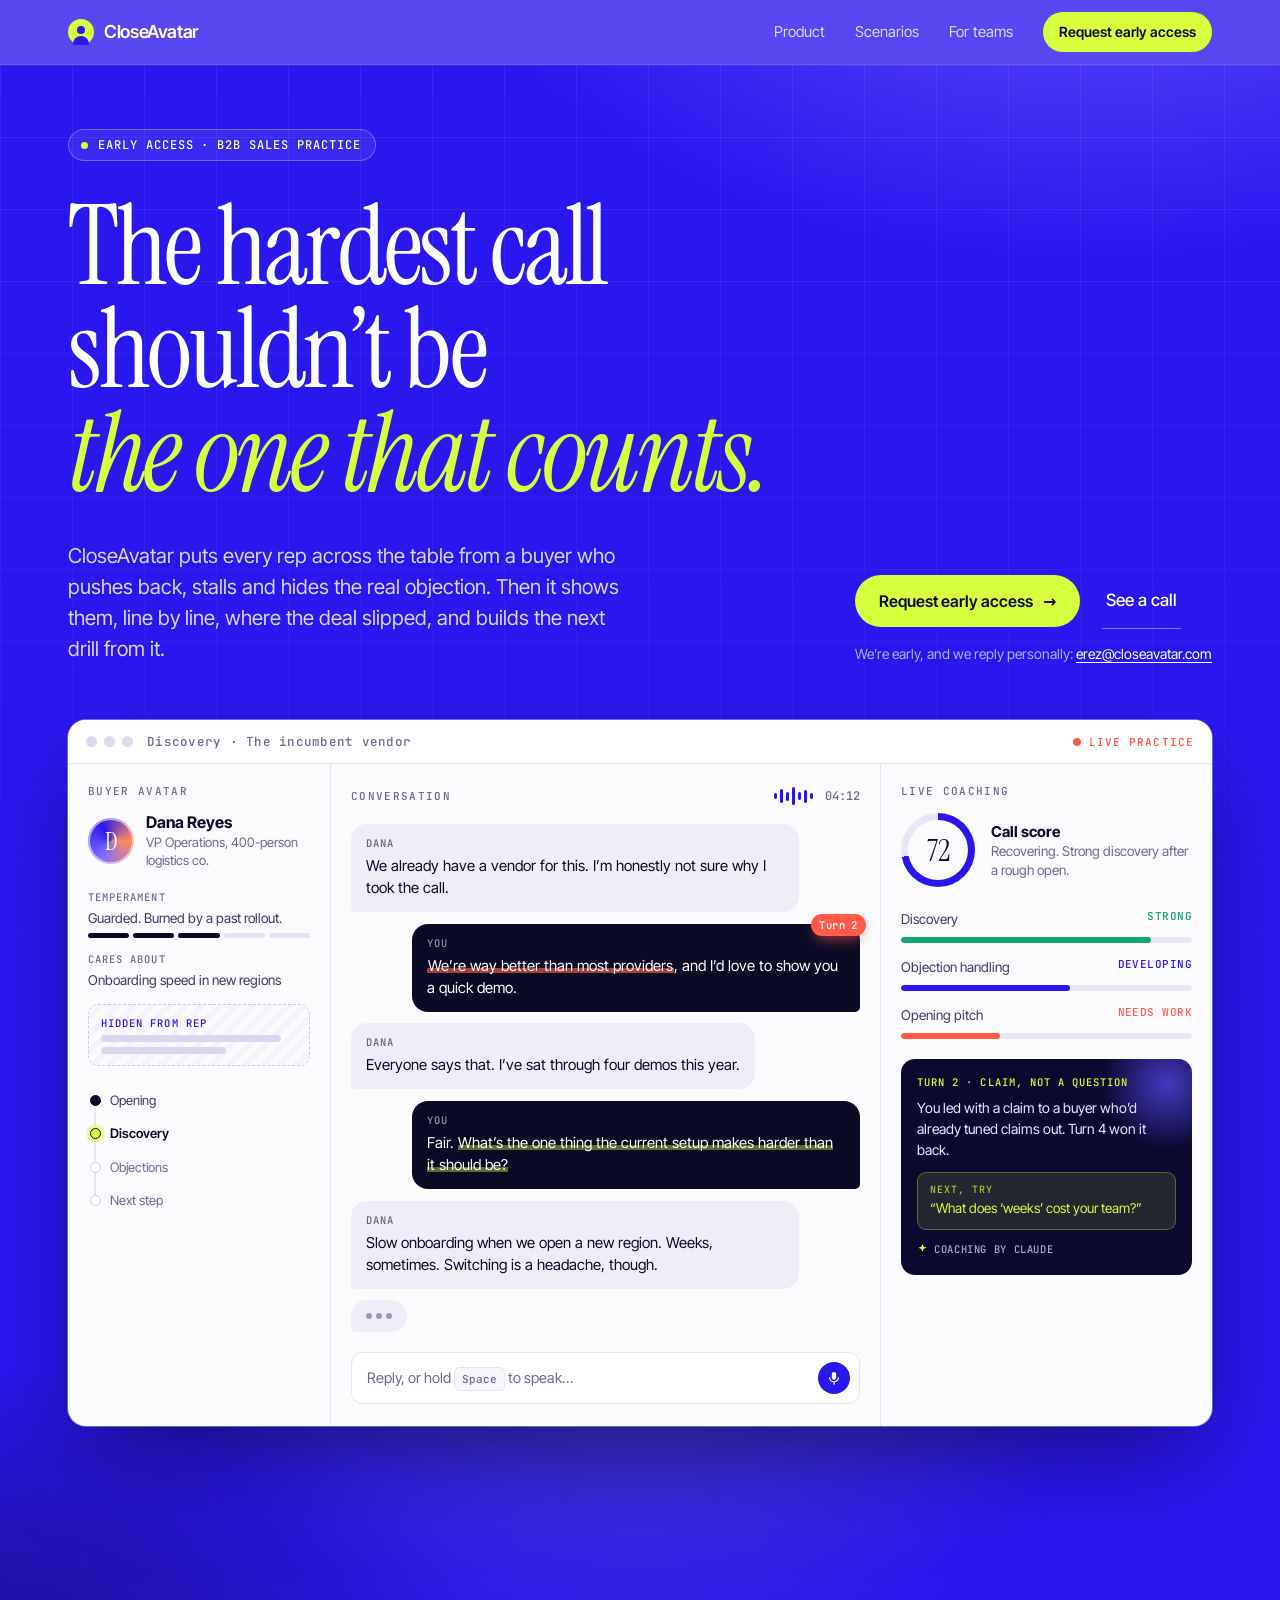
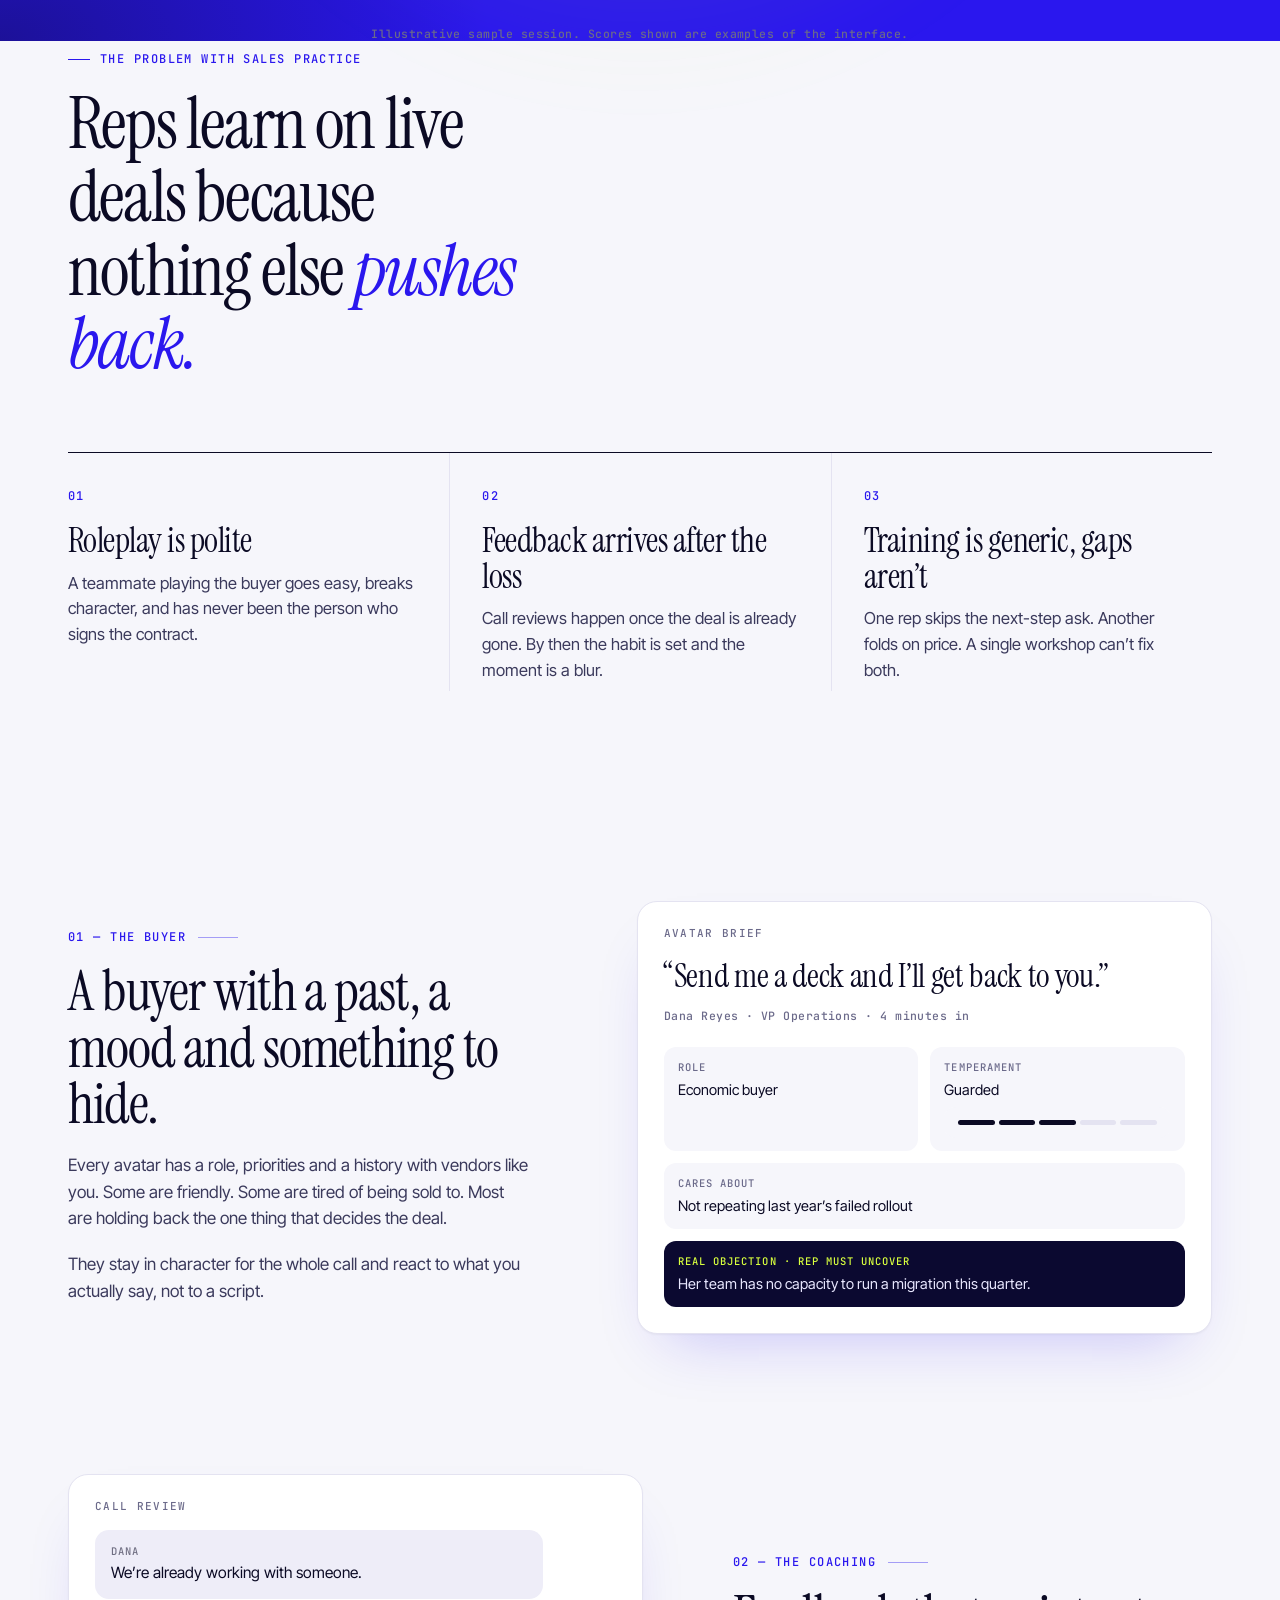
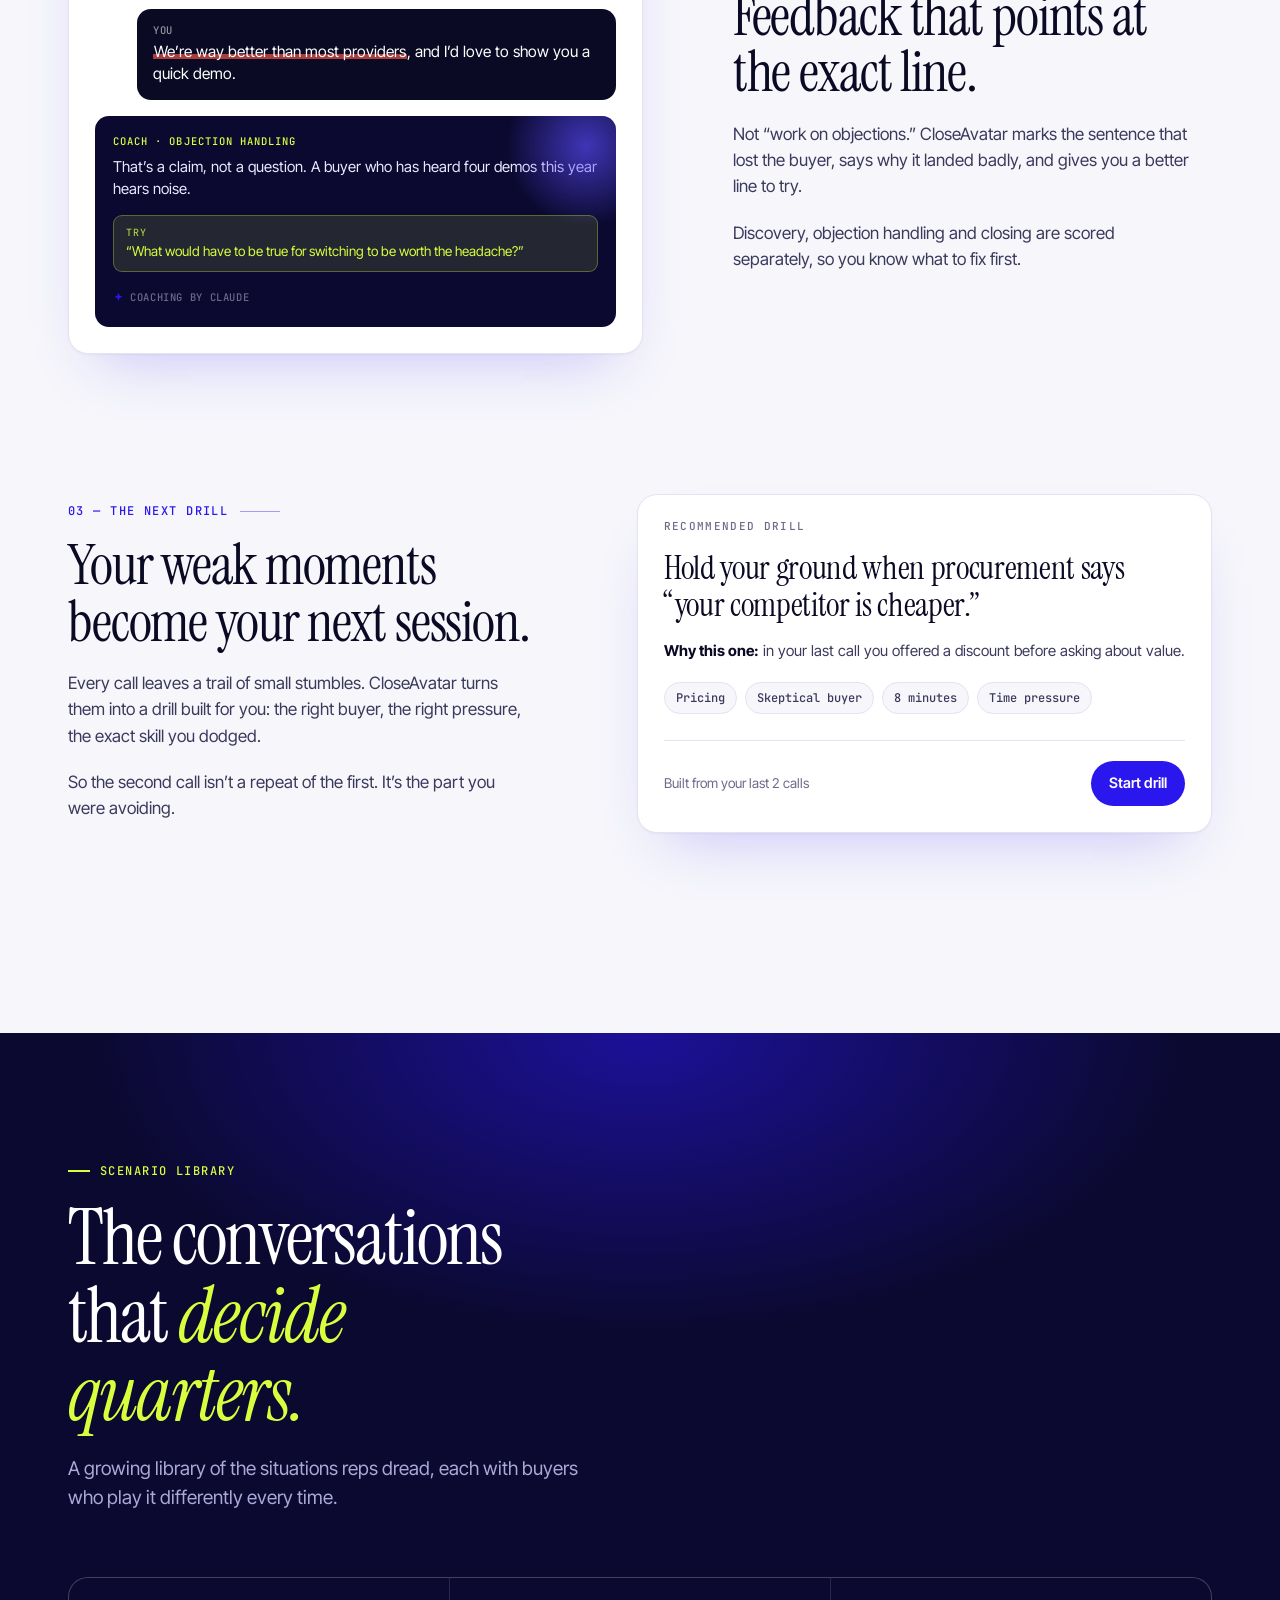
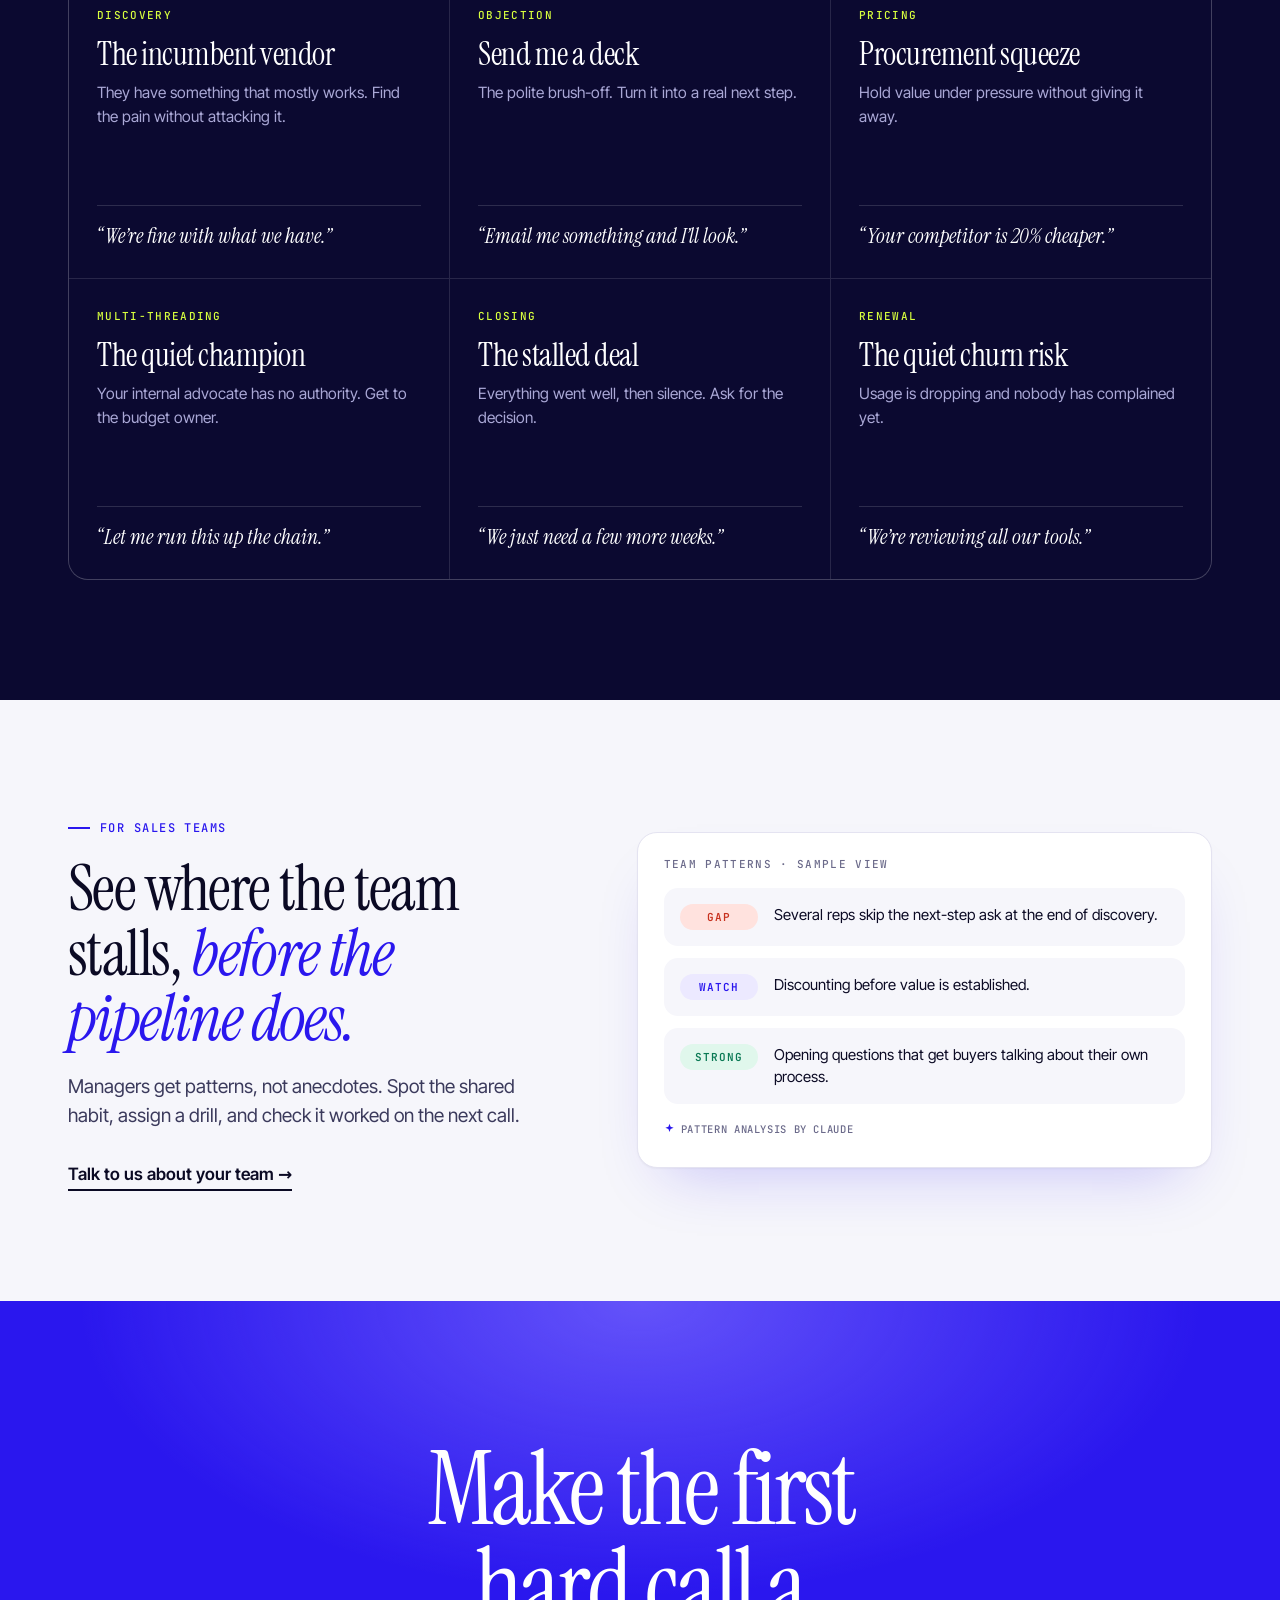
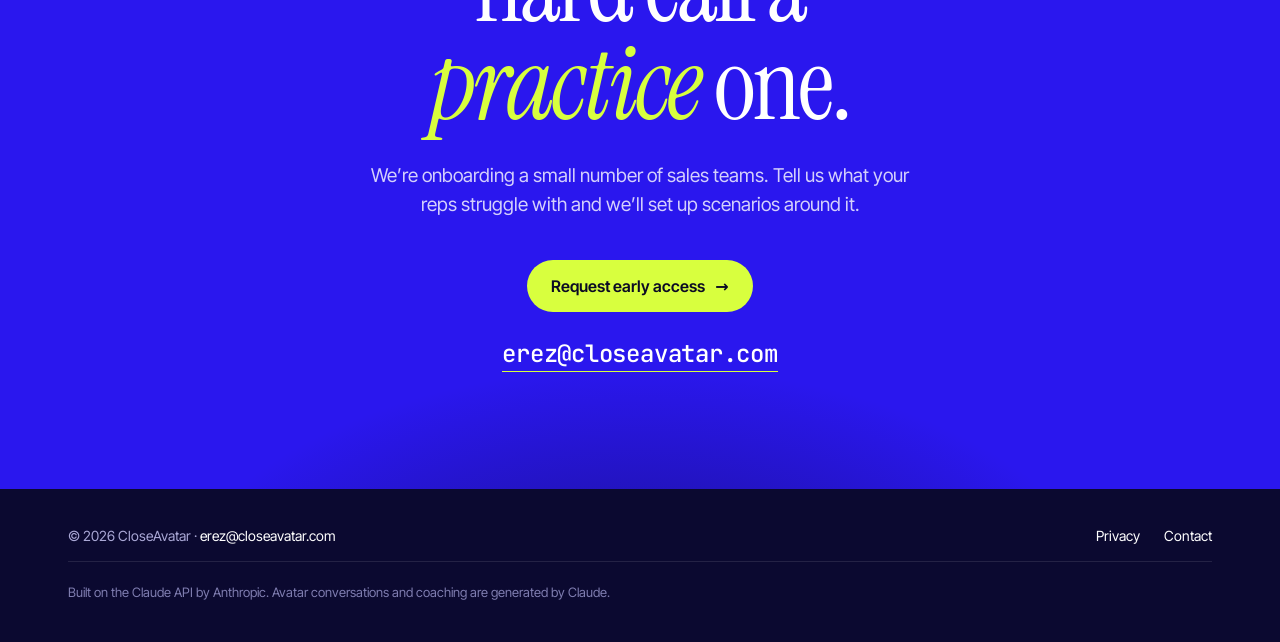
==== commit adcb6ea8: "Replace hello@ with erez@closeavatar.com Co-Authored-By: Claude Sonnet 5.5 <noreply@anthropic.com> C" ====
--- a/index.html
+++ b/index.html
@@ -25,7 +25,7 @@
     <a href="./#product">Product</a>
     <a href="./#scenarios">Scenarios</a>
     <a href="./#teams">For teams</a>
-    <a class="btn sm" href="mailto:hello@closeavatar.com?subject=Early%20access%20request">Request early access</a>
+    <a class="btn sm" href="mailto:erez@closeavatar.com?subject=Early%20access%20request">Request early access</a>
   </nav>
 </div></header>
 
@@ -37,8 +37,8 @@
     <div class="hero-row">
       <p class="lede">CloseAvatar puts every rep across the table from a buyer who pushes back, stalls and hides the real objection. Then it shows them, line by line, where the deal slipped, and builds the next drill from it.</p>
       <div class="cta-col">
-        <div class="cta-row"><a class="btn" href="mailto:hello@closeavatar.com?subject=Early%20access%20request">Request early access <span class="arr">&rarr;</span></a><a class="ghost" href="#product">See a call</a></div>
-        <p class="small">We&rsquo;re early, and we reply personally: <a href="mailto:hello@closeavatar.com">hello@closeavatar.com</a></p>
+        <div class="cta-row"><a class="btn" href="mailto:erez@closeavatar.com?subject=Early%20access%20request">Request early access <span class="arr">&rarr;</span></a><a class="ghost" href="#product">See a call</a></div>
+        <p class="small">We&rsquo;re early, and we reply personally: <a href="mailto:erez@closeavatar.com">erez@closeavatar.com</a></p>
       </div>
     </div>
   </div>
@@ -146,19 +146,19 @@
   <h2 class="rv">The conversations that <em>decide quarters.</em></h2>
   <p class="sub rv">A growing library of the situations reps dread, each with buyers who play it differently every time.</p>
   <div class="sgrid rv">
-    <a href="mailto:hello@closeavatar.com?subject=Early%20access%20request"><small>Discovery</small><h3>The incumbent vendor</h3><p>They have something that mostly works. Find the pain without attacking it.</p><div class="q">&ldquo;We&rsquo;re fine with what we have.&rdquo;</div></a>
-    <a href="mailto:hello@closeavatar.com?subject=Early%20access%20request"><small>Objection</small><h3>Send me a deck</h3><p>The polite brush-off. Turn it into a real next step.</p><div class="q">&ldquo;Email me something and I&rsquo;ll look.&rdquo;</div></a>
-    <a href="mailto:hello@closeavatar.com?subject=Early%20access%20request"><small>Pricing</small><h3>Procurement squeeze</h3><p>Hold value under pressure without giving it away.</p><div class="q">&ldquo;Your competitor is 20% cheaper.&rdquo;</div></a>
-    <a href="mailto:hello@closeavatar.com?subject=Early%20access%20request"><small>Multi-threading</small><h3>The quiet champion</h3><p>Your internal advocate has no authority. Get to the budget owner.</p><div class="q">&ldquo;Let me run this up the chain.&rdquo;</div></a>
-    <a href="mailto:hello@closeavatar.com?subject=Early%20access%20request"><small>Closing</small><h3>The stalled deal</h3><p>Everything went well, then silence. Ask for the decision.</p><div class="q">&ldquo;We just need a few more weeks.&rdquo;</div></a>
-    <a href="mailto:hello@closeavatar.com?subject=Early%20access%20request"><small>Renewal</small><h3>The quiet churn risk</h3><p>Usage is dropping and nobody has complained yet.</p><div class="q">&ldquo;We&rsquo;re reviewing all our tools.&rdquo;</div></a>
+    <a href="mailto:erez@closeavatar.com?subject=Early%20access%20request"><small>Discovery</small><h3>The incumbent vendor</h3><p>They have something that mostly works. Find the pain without attacking it.</p><div class="q">&ldquo;We&rsquo;re fine with what we have.&rdquo;</div></a>
+    <a href="mailto:erez@closeavatar.com?subject=Early%20access%20request"><small>Objection</small><h3>Send me a deck</h3><p>The polite brush-off. Turn it into a real next step.</p><div class="q">&ldquo;Email me something and I&rsquo;ll look.&rdquo;</div></a>
+    <a href="mailto:erez@closeavatar.com?subject=Early%20access%20request"><small>Pricing</small><h3>Procurement squeeze</h3><p>Hold value under pressure without giving it away.</p><div class="q">&ldquo;Your competitor is 20% cheaper.&rdquo;</div></a>
+    <a href="mailto:erez@closeavatar.com?subject=Early%20access%20request"><small>Multi-threading</small><h3>The quiet champion</h3><p>Your internal advocate has no authority. Get to the budget owner.</p><div class="q">&ldquo;Let me run this up the chain.&rdquo;</div></a>
+    <a href="mailto:erez@closeavatar.com?subject=Early%20access%20request"><small>Closing</small><h3>The stalled deal</h3><p>Everything went well, then silence. Ask for the decision.</p><div class="q">&ldquo;We just need a few more weeks.&rdquo;</div></a>
+    <a href="mailto:erez@closeavatar.com?subject=Early%20access%20request"><small>Renewal</small><h3>The quiet churn risk</h3><p>Usage is dropping and nobody has complained yet.</p><div class="q">&ldquo;We&rsquo;re reviewing all our tools.&rdquo;</div></a>
   </div>
 </div></section>
 
 <section id="teams" class="teams pad"><div class="wrap row">
   <div class="rv"><div class="eyebrow">For sales teams</div><h2>See where the team stalls, <em>before the pipeline does.</em></h2>
     <p class="sub">Managers get patterns, not anecdotes. Spot the shared habit, assign a drill, and check it worked on the next call.</p>
-    <a class="link" href="mailto:hello@closeavatar.com?subject=Early%20access%20request">Talk to us about your team &rarr;</a></div>
+    <a class="link" href="mailto:erez@closeavatar.com?subject=Early%20access%20request">Talk to us about your team &rarr;</a></div>
   <div class="card rv"><p class="lab">Team patterns &middot; sample view</p>
     <div class="pat">
       <div class="a"><b>Gap</b><span>Several reps skip the next-step ask at the end of discovery.</span></div>
@@ -172,13 +172,13 @@
 <section class="final"><div class="wrap">
   <h2 class="rv">Make the first hard call a <em>practice</em> one.</h2>
   <p class="sub rv">We&rsquo;re onboarding a small number of sales teams. Tell us what your reps struggle with and we&rsquo;ll set up scenarios around it.</p>
-  <a class="btn" href="mailto:hello@closeavatar.com?subject=Early%20access%20request">Request early access <span class="arr">&rarr;</span></a>
-  <a class="mail" href="mailto:hello@closeavatar.com"><span>hello@closeavatar.com</span></a>
+  <a class="btn" href="mailto:erez@closeavatar.com?subject=Early%20access%20request">Request early access <span class="arr">&rarr;</span></a>
+  <a class="mail" href="mailto:erez@closeavatar.com"><span>erez@closeavatar.com</span></a>
 </div></section>
 </main>
 <footer><div class="wrap">
-  <div>&copy; 2026 CloseAvatar &middot; <a href="mailto:hello@closeavatar.com">hello@closeavatar.com</a></div>
-  <div class="links"><a href="privacy.html">Privacy</a><a href="mailto:hello@closeavatar.com">Contact</a></div>
+  <div>&copy; 2026 CloseAvatar &middot; <a href="mailto:erez@closeavatar.com">erez@closeavatar.com</a></div>
+  <div class="links"><a href="privacy.html">Privacy</a><a href="mailto:erez@closeavatar.com">Contact</a></div>
   <div class="tech">Built on the Claude API by Anthropic. Avatar conversations and coaching are generated by Claude.</div>
 </div></footer>
 </body>
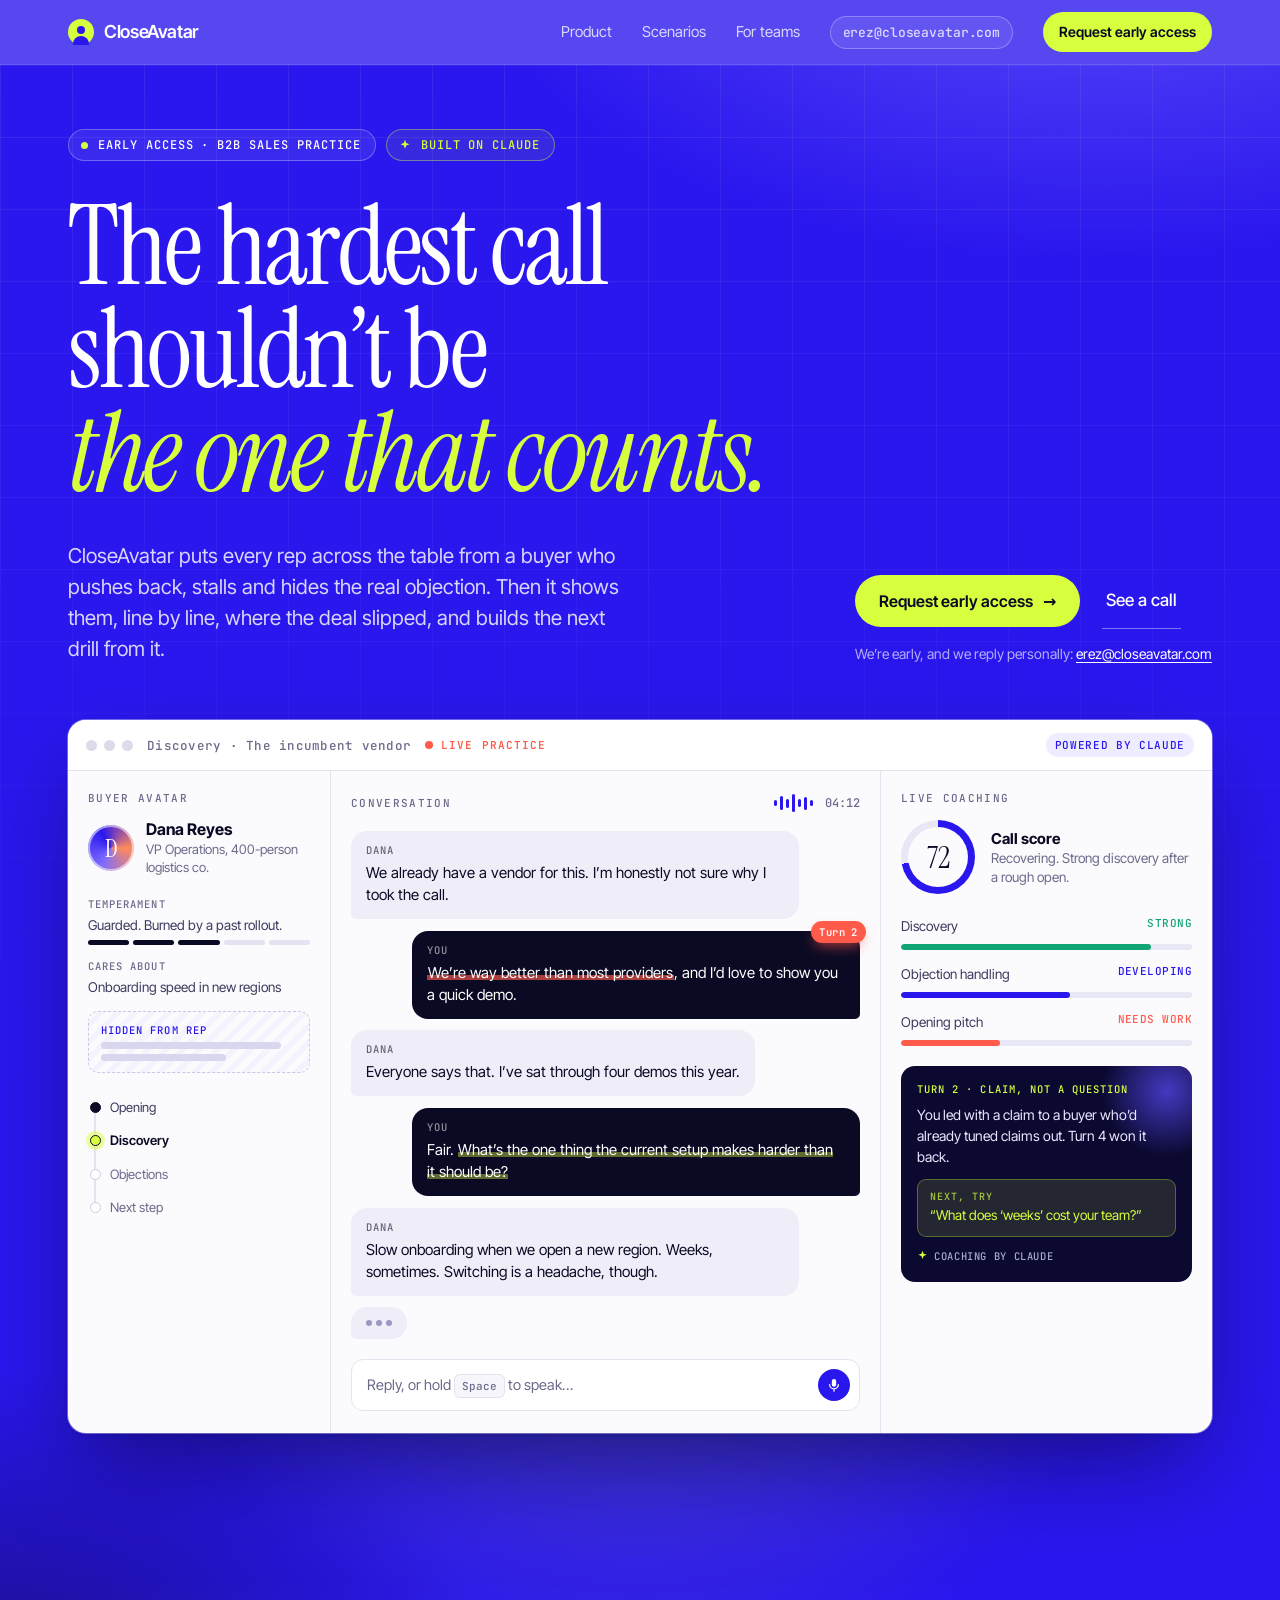
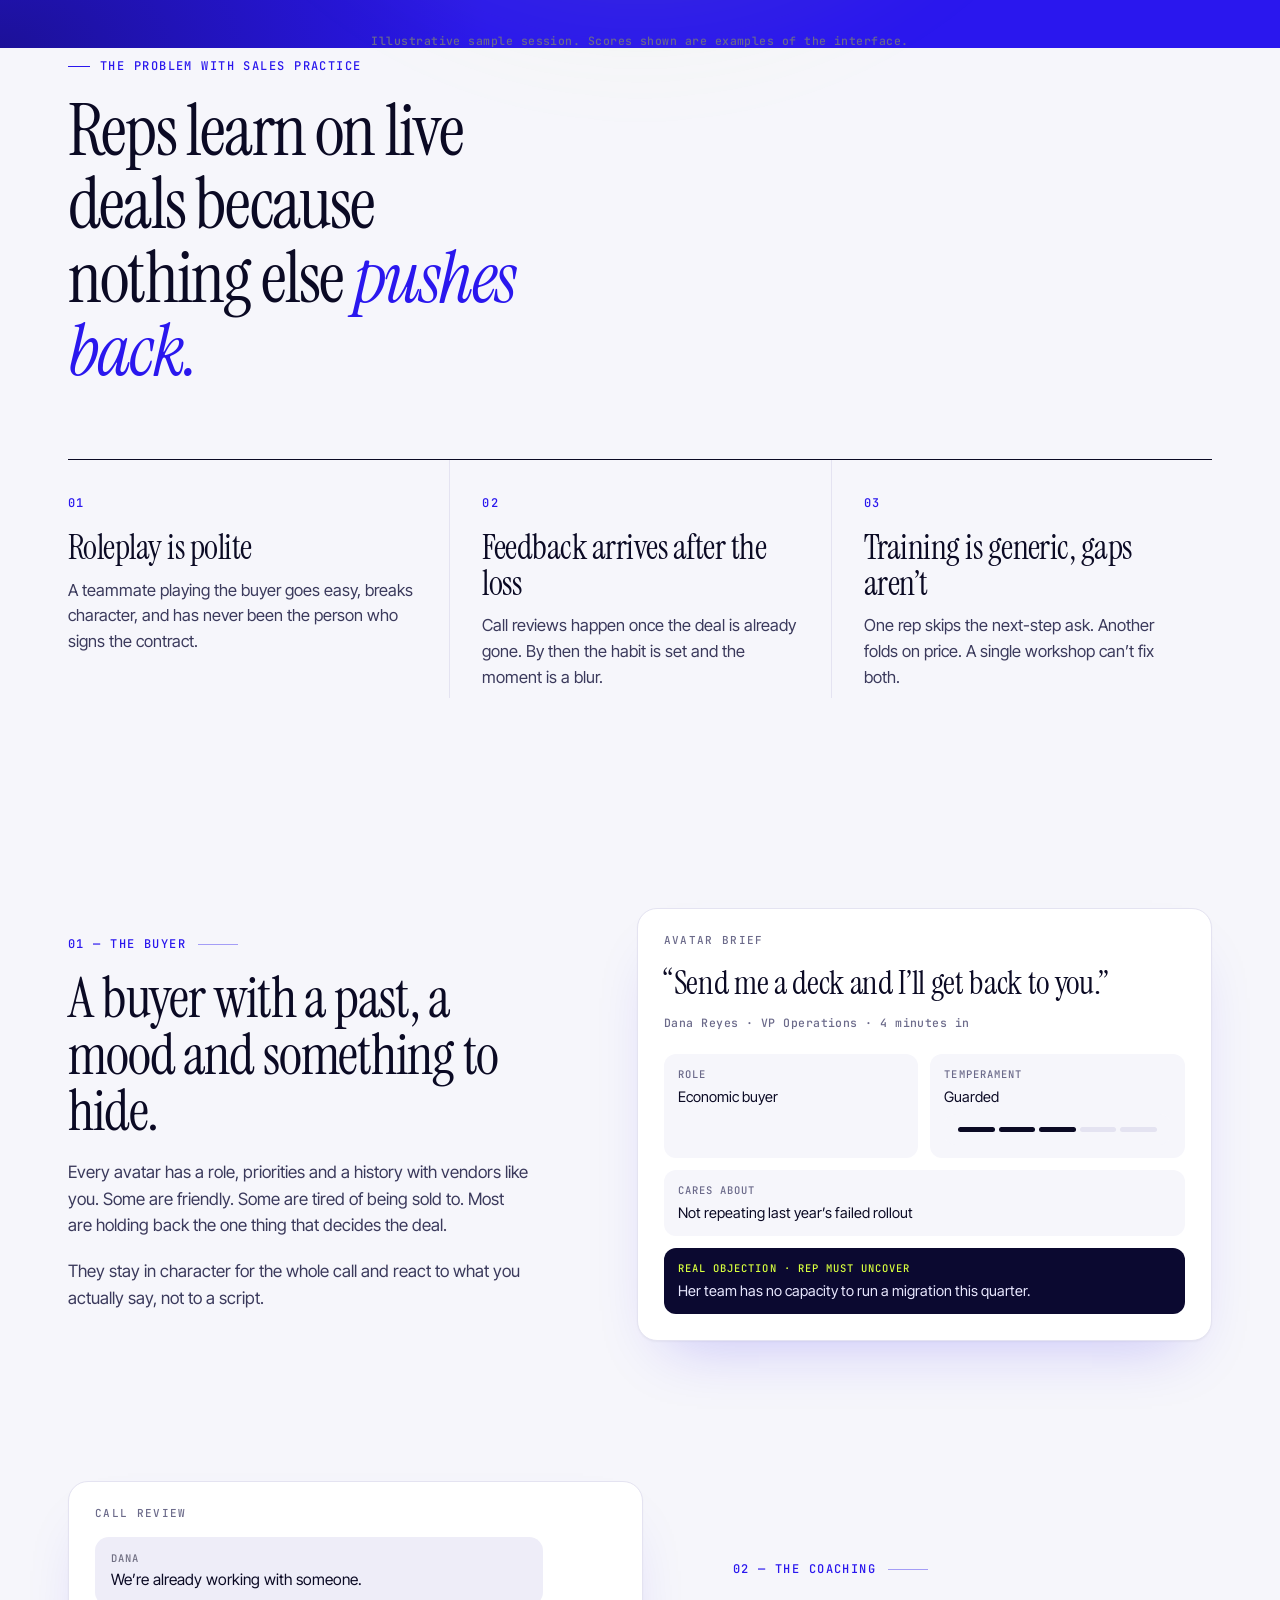
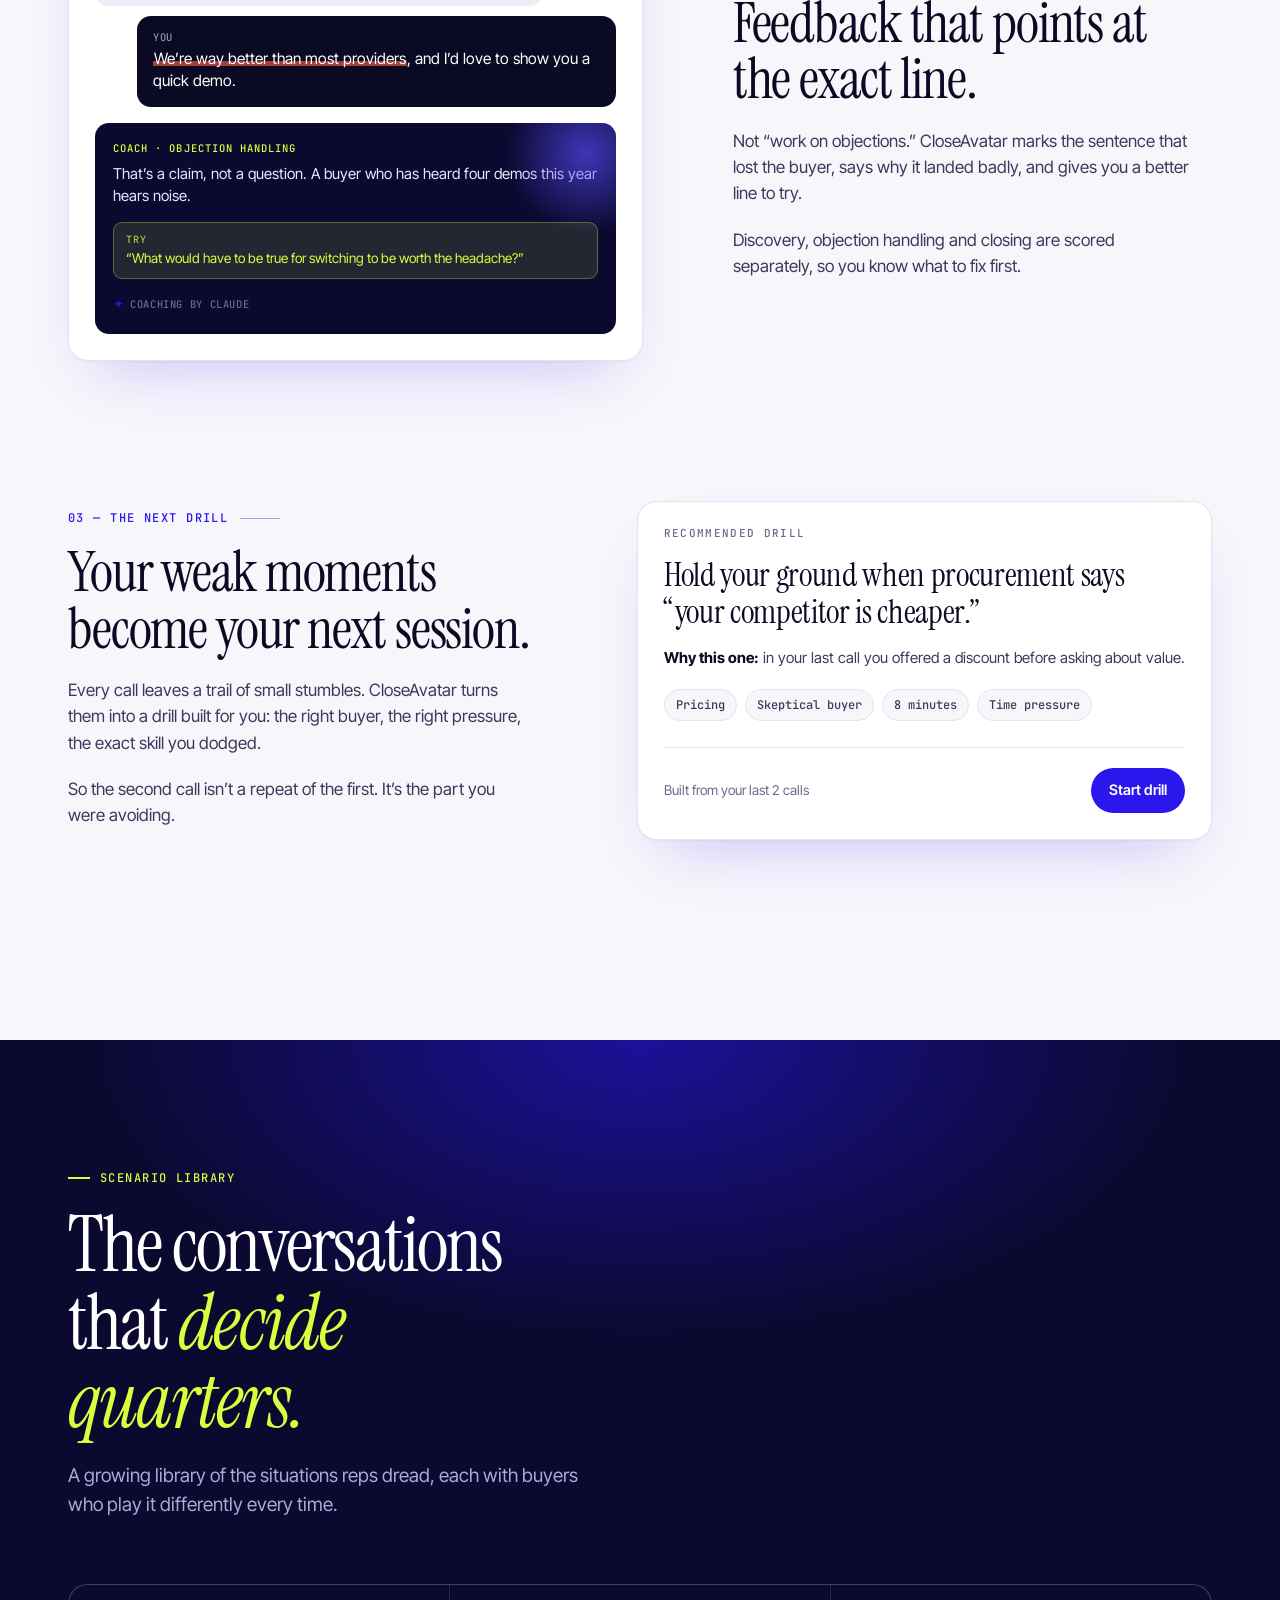
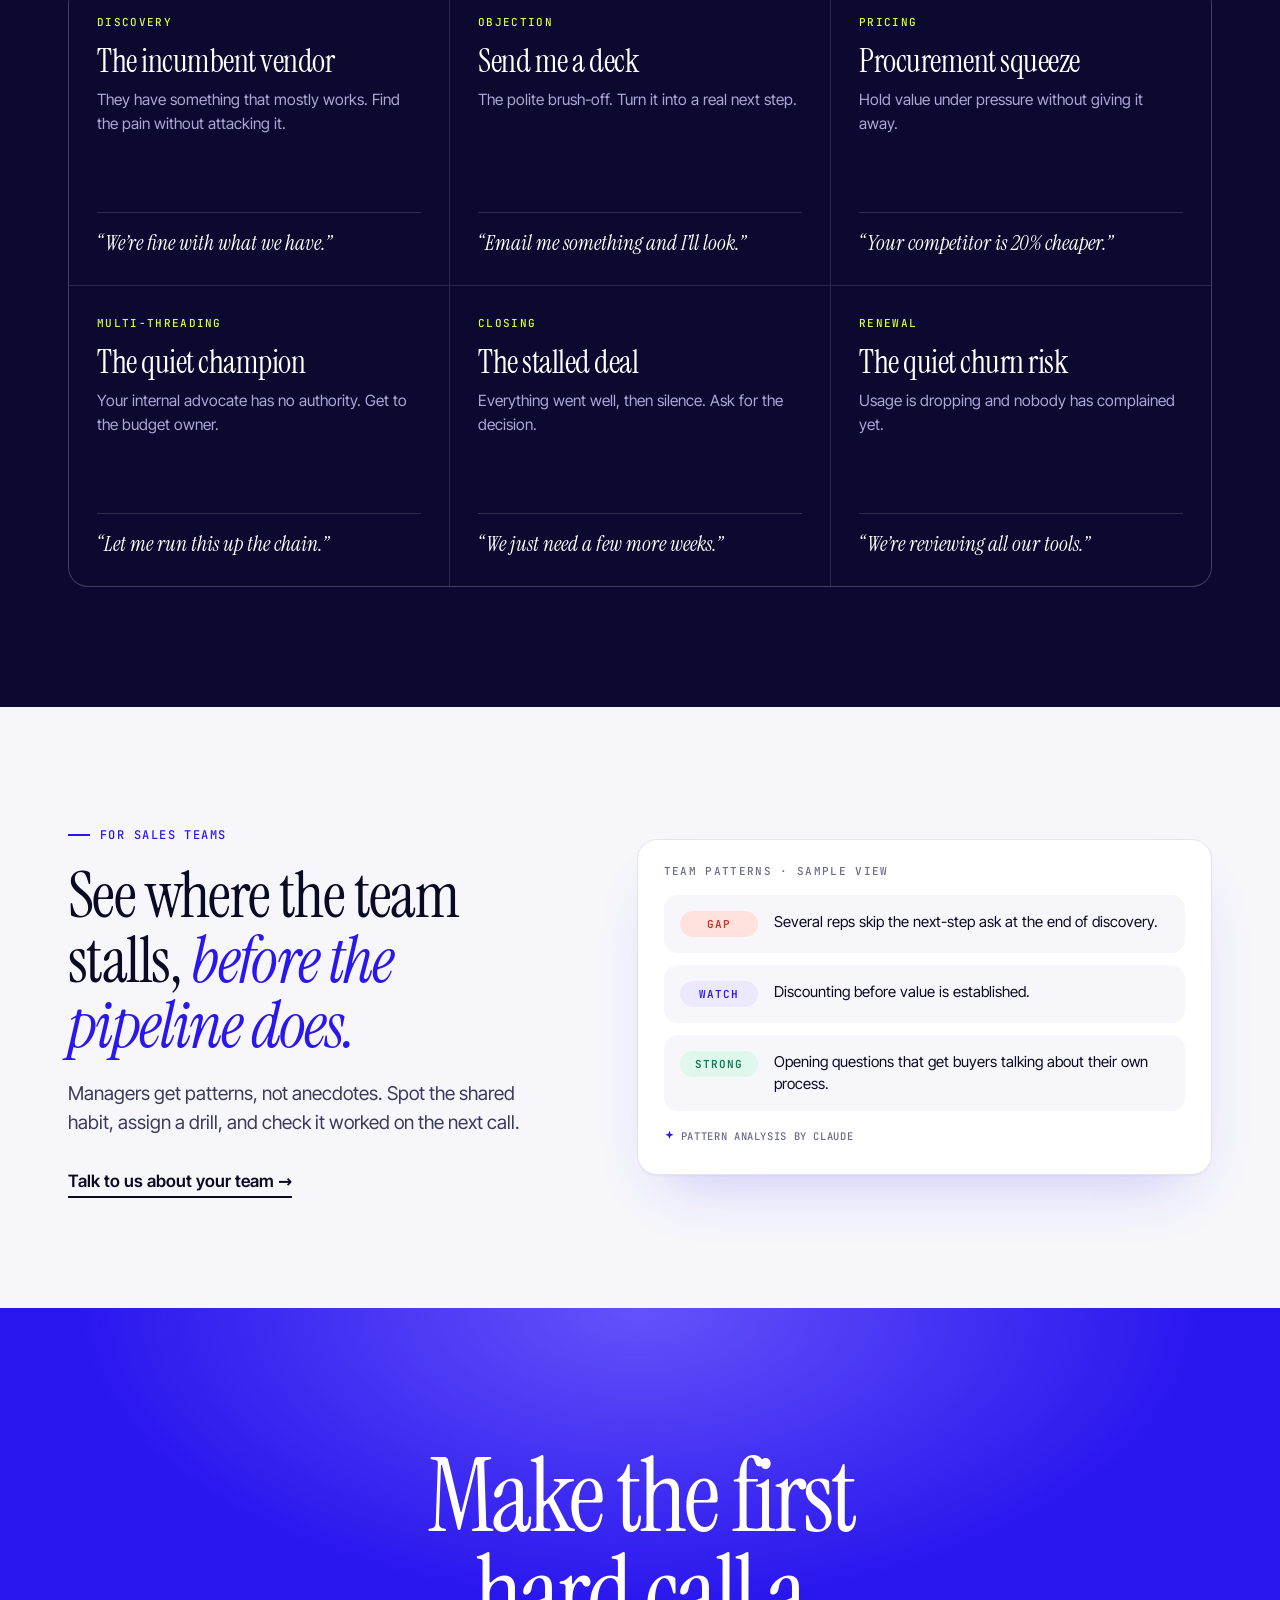
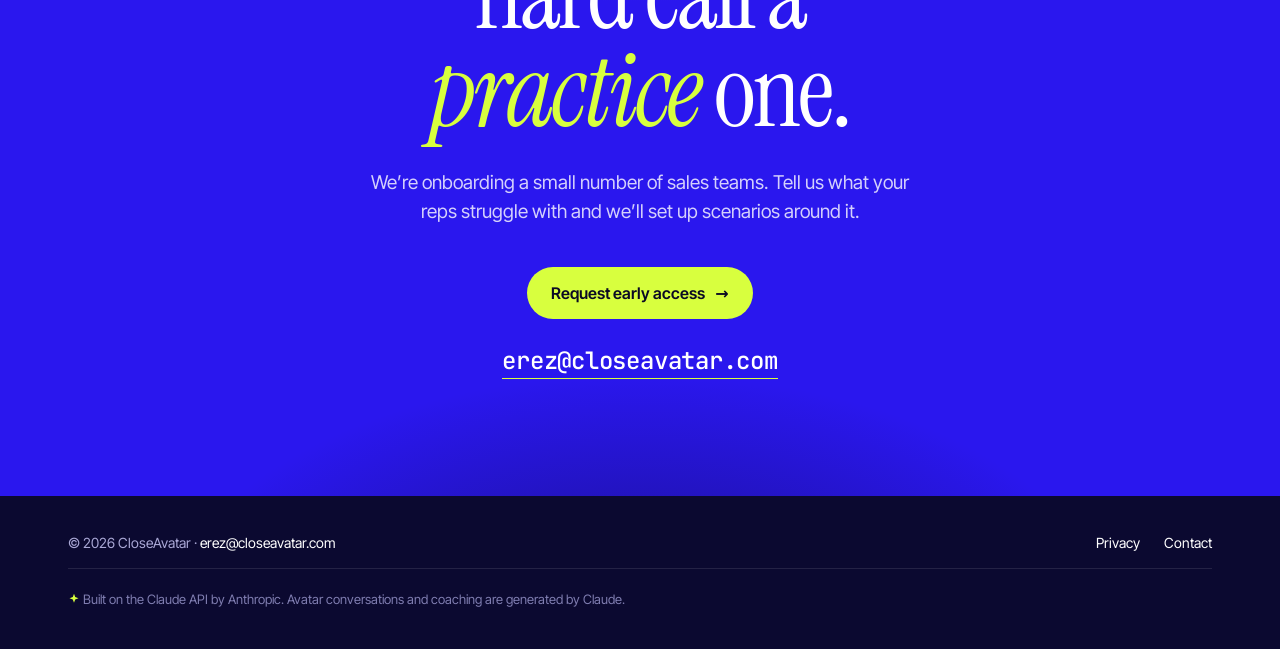
==== commit f973b2f3: "Premium polish: Built on Claude chips, visible email in nav, reveal can never render blank Co-Author" ====
--- a/index.html
+++ b/index.html
@@ -25,6 +25,7 @@
     <a href="./#product">Product</a>
     <a href="./#scenarios">Scenarios</a>
     <a href="./#teams">For teams</a>
+    <a class="navmail" href="mailto:erez@closeavatar.com">erez@closeavatar.com</a>
     <a class="btn sm" href="mailto:erez@closeavatar.com?subject=Early%20access%20request">Request early access</a>
   </nav>
 </div></header>
@@ -32,7 +33,7 @@
 <main id="main">
 <section class="hero"><div class="wrap">
   <div class="hero-load">
-    <div class="pill"><i></i>Early access &middot; B2B sales practice</div>
+    <div class="pills"><div class="pill"><i></i>Early access &middot; B2B sales practice</div><div class="pill claude"><svg viewBox="0 0 16 16" fill="currentColor" aria-hidden="true"><path d="M8 1l1.6 4.4L14 7l-4.4 1.6L8 13l-1.6-4.4L2 7l4.4-1.6z"/></svg>Built on Claude</div></div>
     <h1>The hardest call shouldn&rsquo;t be <em>the one that counts.</em></h1>
     <div class="hero-row">
       <p class="lede">CloseAvatar puts every rep across the table from a buyer who pushes back, stalls and hides the real objection. Then it shows them, line by line, where the deal slipped, and builds the next drill from it.</p>
@@ -44,7 +45,7 @@
   </div>
 
   <div class="stage"><div class="win" role="img" aria-label="Sample practice call. A skeptical buyer avatar pushes back, the rep recovers on turn four, and a coaching panel scores the call and suggests a better opening line.">
-    <div class="bar"><div class="dots"><i></i><i></i><i></i></div><span class="title">Discovery &middot; The incumbent vendor</span><span class="rec"><b></b>LIVE PRACTICE</span></div>
+    <div class="bar"><div class="dots"><i></i><i></i><i></i></div><span class="title">Discovery &middot; The incumbent vendor</span><span class="rec"><b></b>LIVE PRACTICE</span><span class="pw">Powered by Claude</span></div>
     <div class="body" aria-hidden="true">
       <div class="pane side">
         <p class="lab">Buyer avatar</p>
@@ -179,7 +180,7 @@
 <footer><div class="wrap">
   <div>&copy; 2026 CloseAvatar &middot; <a href="mailto:erez@closeavatar.com">erez@closeavatar.com</a></div>
   <div class="links"><a href="privacy.html">Privacy</a><a href="mailto:erez@closeavatar.com">Contact</a></div>
-  <div class="tech">Built on the Claude API by Anthropic. Avatar conversations and coaching are generated by Claude.</div>
+  <div class="tech"><svg viewBox="0 0 16 16" fill="currentColor" aria-hidden="true"><path d="M8 1l1.6 4.4L14 7l-4.4 1.6L8 13l-1.6-4.4L2 7l4.4-1.6z"/></svg> Built on the Claude API by Anthropic. Avatar conversations and coaching are generated by Claude.</div>
 </div></footer>
 </body>
 </html>
--- a/styles.css
+++ b/styles.css
@@ -38,6 +38,8 @@
 .mark::after{content:"";position:absolute;left:5px;right:5px;bottom:0;height:9px;border-radius:9px 9px 0 0;background:var(--blue)}
 .nav nav{display:flex;align-items:center;gap:30px;font-size:15px}
 .nav nav a:not(.btn){text-decoration:none;color:rgba(255,255,255,.78);transition:color .2s}
+.nav nav .navmail{font:500 13px var(--mono);letter-spacing:-.01em;color:#fff;padding:7px 12px;border:1px solid rgba(255,255,255,.28);border-radius:999px;background:rgba(255,255,255,.08)}
+.nav nav .navmail:hover{border-color:var(--lime);color:var(--lime)}
 .nav nav a:not(.btn):hover{color:#fff}
 
 .btn{display:inline-flex;align-items:center;gap:10px;background:var(--lime);color:var(--ink);font-weight:600;font-size:16px;padding:14px 24px;border-radius:999px;text-decoration:none;transition:transform .25s var(--ease),box-shadow .25s,background .2s;white-space:nowrap}
@@ -55,7 +57,10 @@
   radial-gradient(700px 400px at 0% 100%,rgba(11,9,48,.45),transparent 70%);pointer-events:none}
 .hero::after{content:"";position:absolute;inset:0;background-image:linear-gradient(rgba(255,255,255,.07) 1px,transparent 1px),linear-gradient(90deg,rgba(255,255,255,.07) 1px,transparent 1px);background-size:72px 72px;-webkit-mask-image:linear-gradient(#000 0%,transparent 70%);mask-image:linear-gradient(#000 0%,transparent 70%);pointer-events:none}
 .hero .wrap{position:relative;z-index:1}
-.pill{display:inline-flex;align-items:center;gap:10px;font:500 12px/1 var(--mono);letter-spacing:.08em;text-transform:uppercase;padding:9px 14px 9px 12px;border:1px solid rgba(255,255,255,.28);border-radius:999px;background:rgba(255,255,255,.08);margin-bottom:34px}
+.pills{display:flex;flex-wrap:wrap;gap:10px;margin-bottom:34px}
+.pill.claude{color:var(--lime);border-color:rgba(216,255,62,.4);background:rgba(216,255,62,.08)}
+.pill.claude svg{width:12px;height:12px}
+.pill{display:inline-flex;align-items:center;gap:10px;font:500 12px/1 var(--mono);letter-spacing:.08em;text-transform:uppercase;padding:9px 14px 9px 12px;border:1px solid rgba(255,255,255,.28);border-radius:999px;background:rgba(255,255,255,.08)}
 .pill i{width:7px;height:7px;border-radius:50%;background:var(--lime);box-shadow:0 0 0 0 rgba(216,255,62,.6);animation:ping 2.4s infinite}
 @keyframes ping{70%{box-shadow:0 0 0 9px rgba(216,255,62,0)}100%{box-shadow:0 0 0 0 rgba(216,255,62,0)}}
 .hero h1{font-size:clamp(50px,8.6vw,124px);line-height:.94;letter-spacing:-.03em;max-width:15ch}
@@ -78,7 +83,8 @@
 .win .bar{display:flex;align-items:center;gap:14px;padding:13px 18px;background:#fff;border-bottom:1px solid var(--line)}
 .dots{display:flex;gap:7px}.dots i{width:11px;height:11px;border-radius:50%;background:#dcdbea}
 .win .bar .title{font:500 12.5px var(--mono);color:var(--muted);letter-spacing:.02em}
-.rec{margin-left:auto;display:inline-flex;align-items:center;gap:8px;font:600 11px var(--mono);letter-spacing:.1em;color:var(--coral)}
+.pw{margin-left:auto;font:500 11px var(--mono);letter-spacing:.06em;color:var(--blue);background:#eeedff;padding:5px 9px;border-radius:999px;text-transform:uppercase}
+.rec{display:inline-flex;align-items:center;gap:8px;font:600 11px var(--mono);letter-spacing:.1em;color:var(--coral)}
 .rec b{width:8px;height:8px;border-radius:50%;background:var(--coral);animation:blink 1.6s infinite}
 @keyframes blink{50%{opacity:.25}}
 .body{display:grid;grid-template-columns:262px minmax(0,1fr) 332px}
@@ -214,7 +220,9 @@
 .sgrid{margin-top:64px;display:grid;grid-template-columns:repeat(3,1fr);gap:1px;background:rgba(255,255,255,.12);border:1px solid rgba(255,255,255,.12);border-radius:20px;overflow:hidden}
 .sgrid a{background:var(--night);padding:30px 28px 28px;text-decoration:none;display:flex;flex-direction:column;min-height:300px;position:relative;transition:background .3s}
 .sgrid a::after{content:"\2192";position:absolute;right:26px;top:26px;color:var(--lime);opacity:0;transform:translateX(-8px);transition:.3s var(--ease)}
-.sgrid a:hover{background:var(--night2)}.sgrid a:hover::after{opacity:1;transform:none}
+.sgrid a:hover{background:var(--night2)}
+.card{transition:transform .4s var(--ease),box-shadow .4s}
+.card:hover{transform:translateY(-4px);box-shadow:0 1px 2px rgba(11,10,36,.04),0 40px 70px -30px rgba(42,23,238,.35)}.sgrid a:hover::after{opacity:1;transform:none}
 .sgrid small{font:500 11px var(--mono);letter-spacing:.12em;text-transform:uppercase;color:var(--lime)}
 .sgrid h3{font-size:32px;margin:16px 0 10px;line-height:1.05}
 .sgrid p{margin:0;color:#aaa8d6;font-size:15.5px}
@@ -248,12 +256,13 @@
 footer .wrap{display:flex;flex-wrap:wrap;gap:14px 36px;align-items:center;justify-content:space-between}
 footer a{text-decoration:none;color:#fff}footer a:hover{color:var(--lime)}
 footer .links{display:flex;gap:24px}
+footer .tech svg{display:inline-block;width:12px;height:12px;color:var(--lime);vertical-align:-1px}
 footer .tech{flex-basis:100%;padding-top:20px;border-top:1px solid rgba(255,255,255,.1);font-size:13px;color:#7f7db0}
 
 /* scroll reveal (progressive) */
 @supports (animation-timeline:view()){
   .rv{animation:rv linear both;animation-timeline:view();animation-range:entry 0% entry 40%}
-  @keyframes rv{from{opacity:0;transform:translateY(34px)}}
+  @keyframes rv{from{transform:translateY(36px)}}
 }
 
 /* privacy / doc */
@@ -268,6 +277,7 @@
   .pane.side{display:none}
   .pane.side+.pane{border-left:0}
 }
+@media (max-width:1000px){.nav nav .navmail{display:none}}
 @media (max-width:860px){
   .wrap{padding:0 20px}
   .nav nav a:not(.btn){display:none}
@@ -294,7 +304,8 @@
   .hero h1{max-width:none}
   .cta-row{gap:16px}
   .btn{padding:13px 20px}
-  .win .bar .title{display:none}
+  .win .bar .title,.pw{display:none}
+  .pill{font-size:11px}
   .pane{padding:18px 16px}
   .sgrid{grid-template-columns:1fr}
   .persona{grid-template-columns:1fr}
